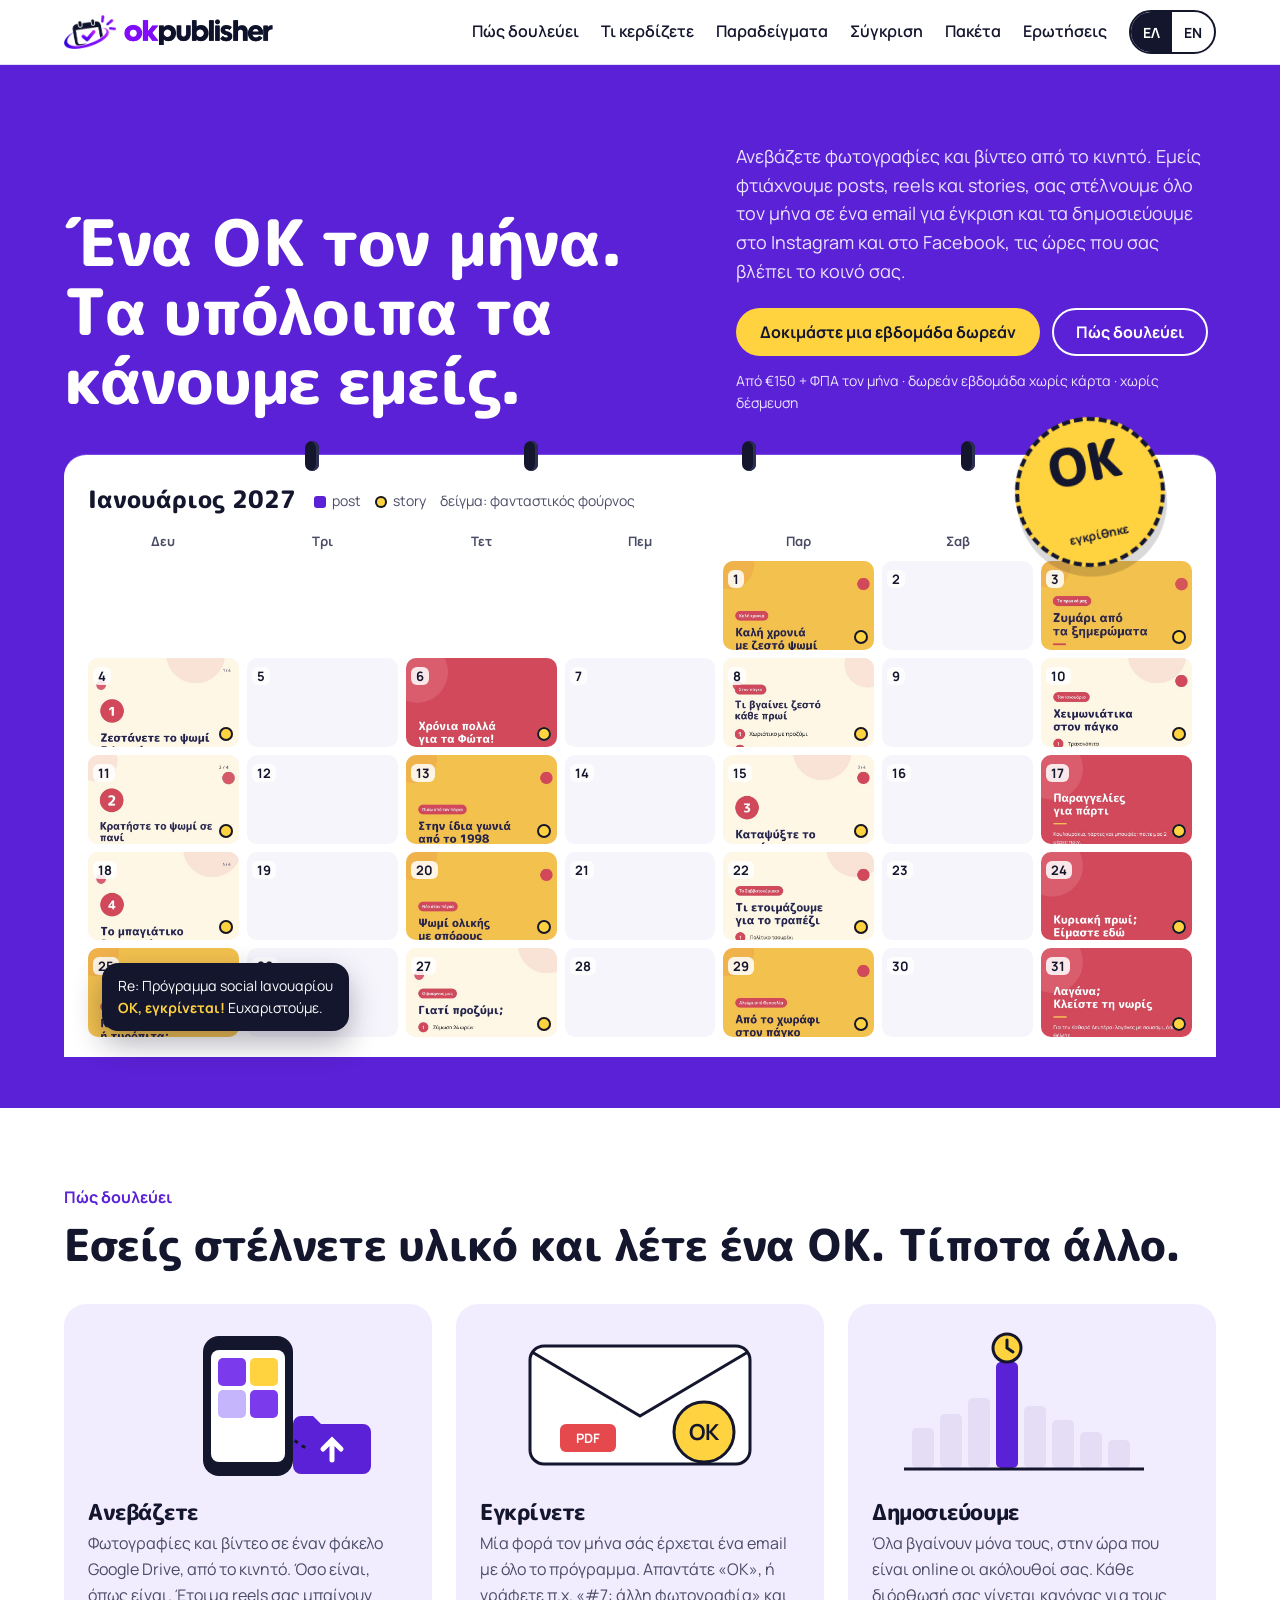
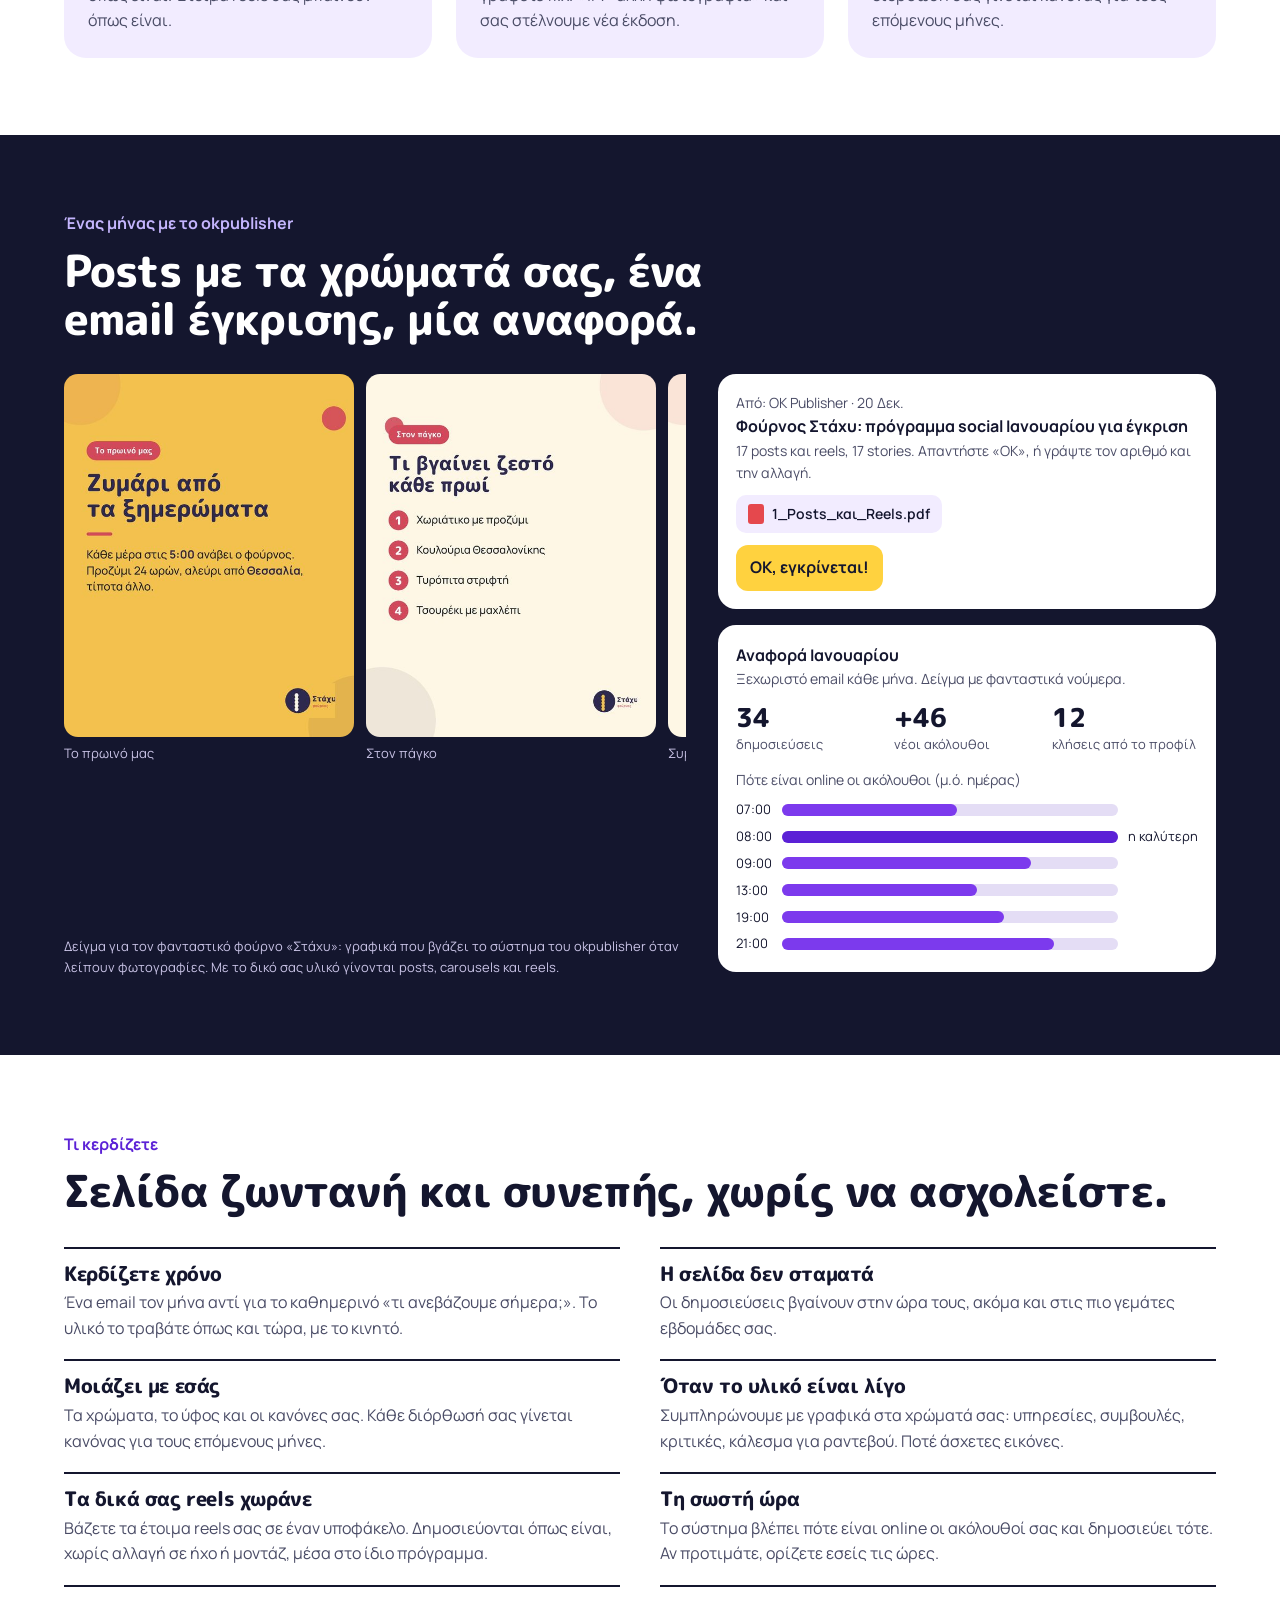
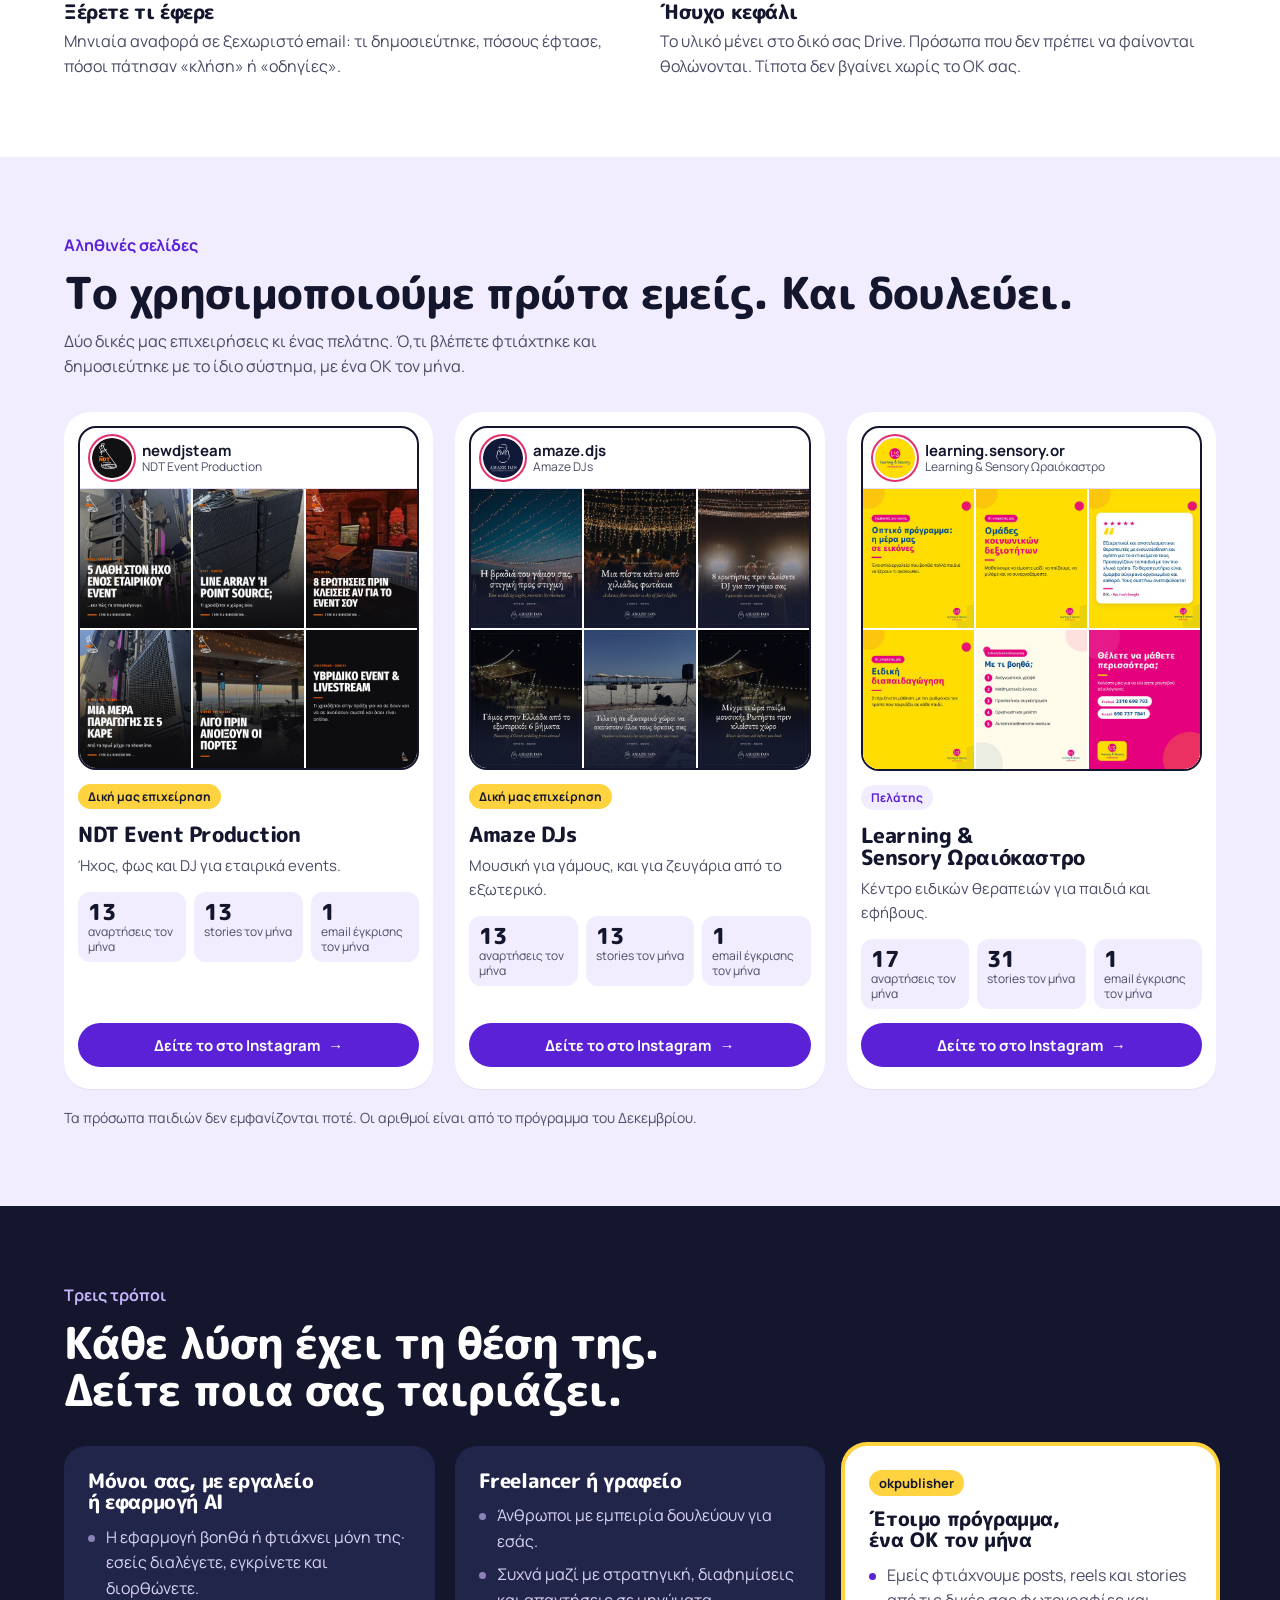
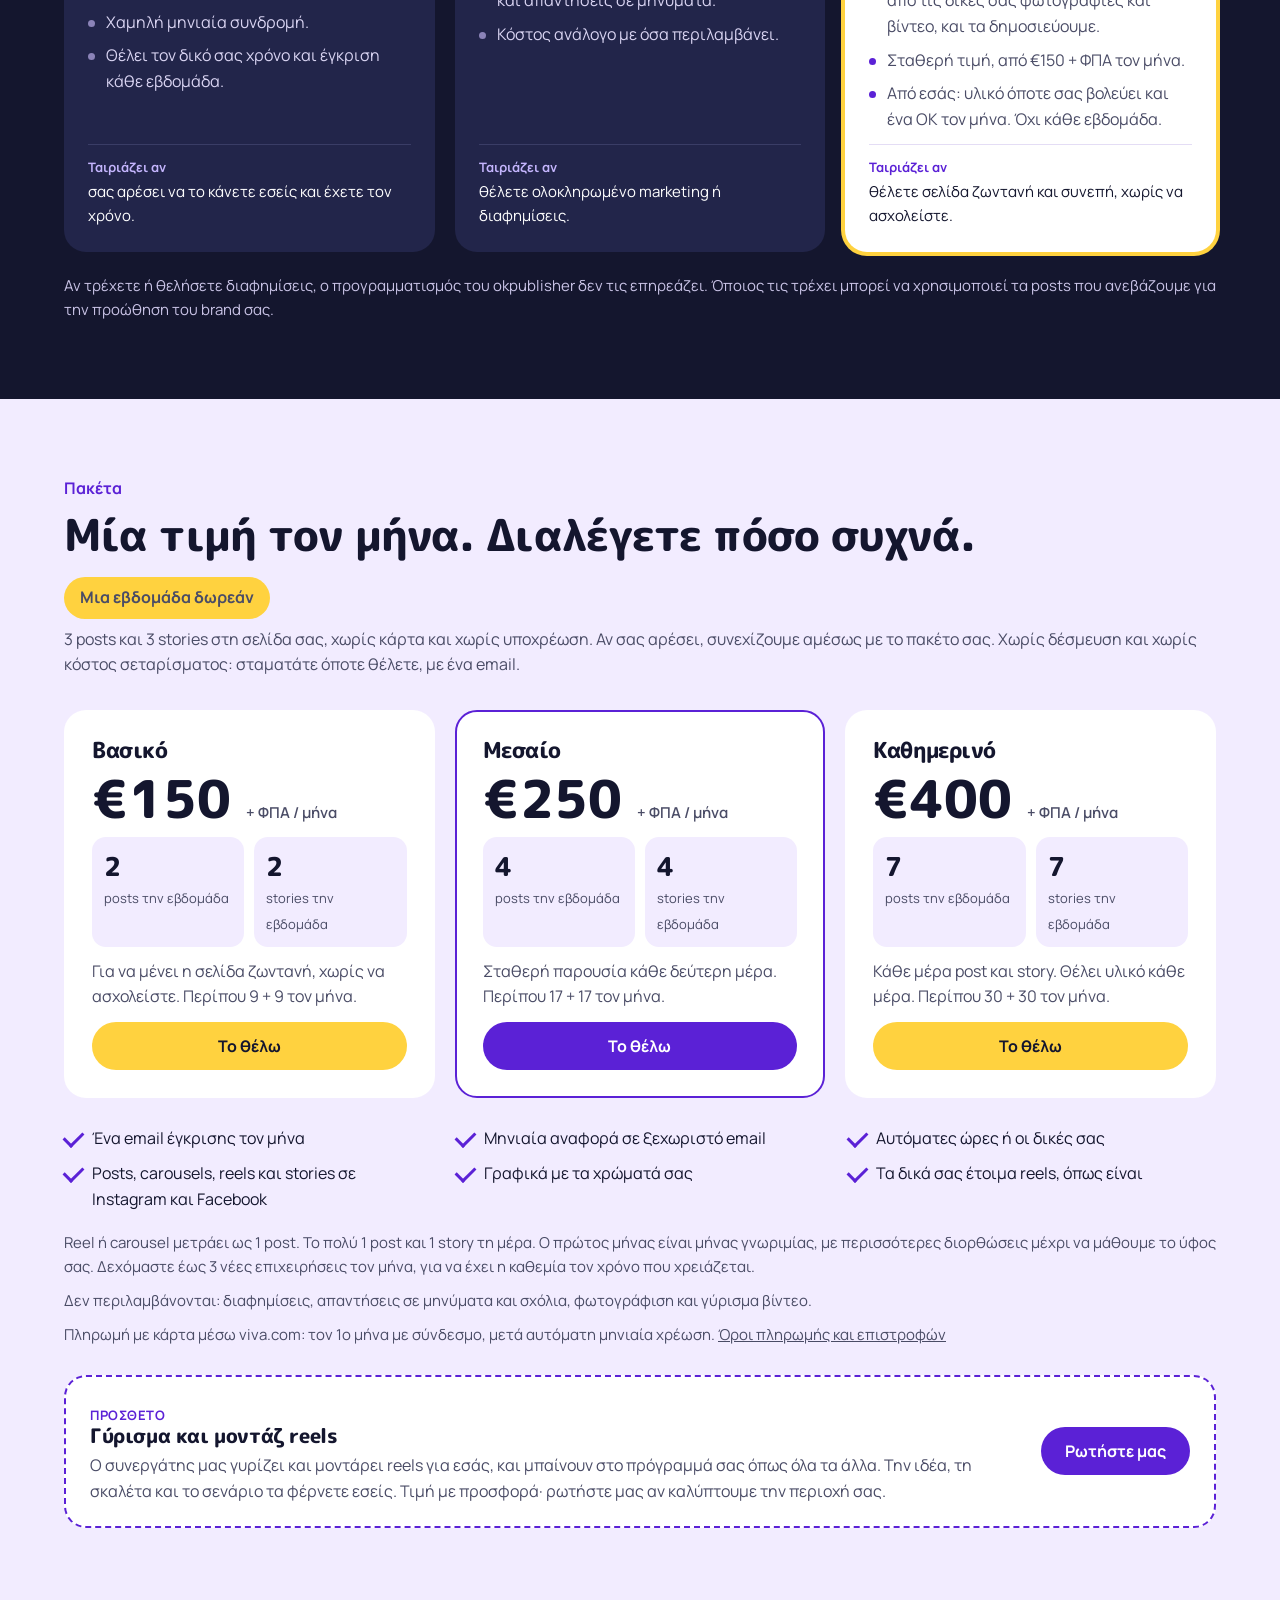
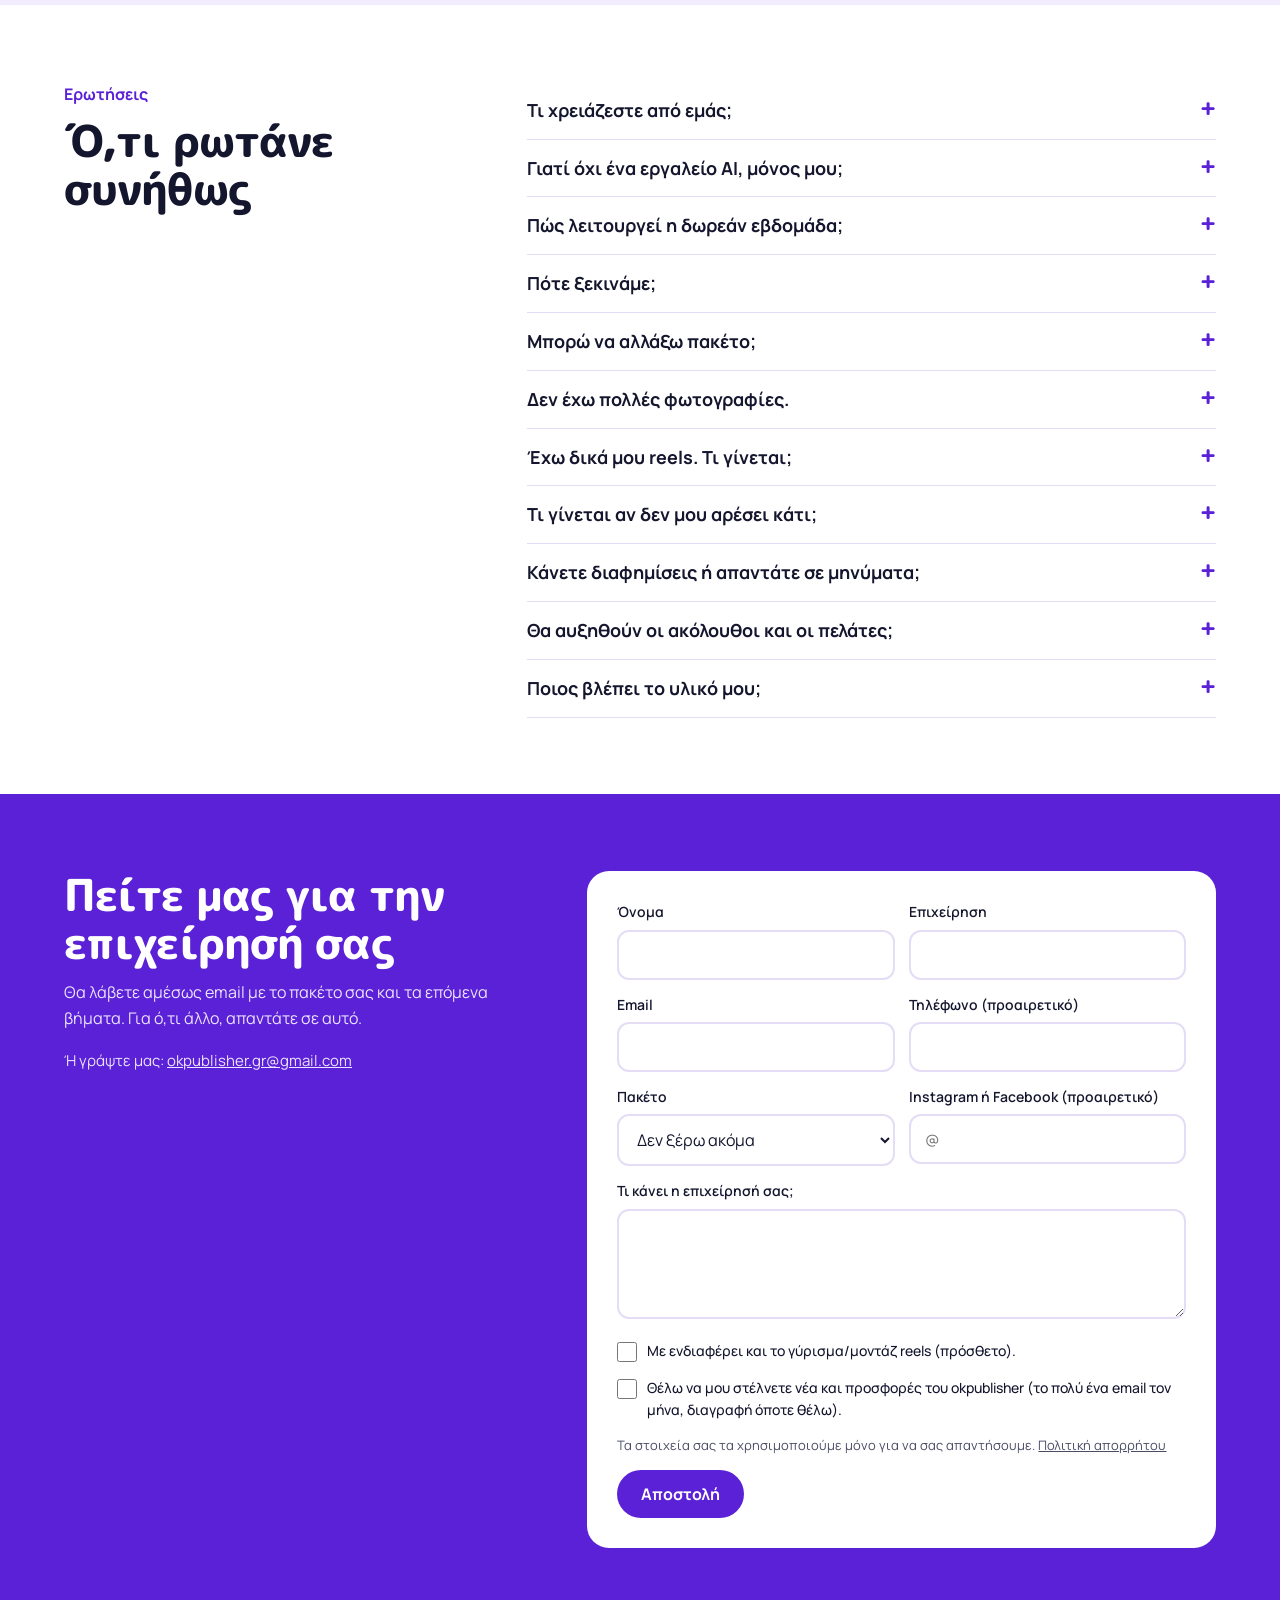
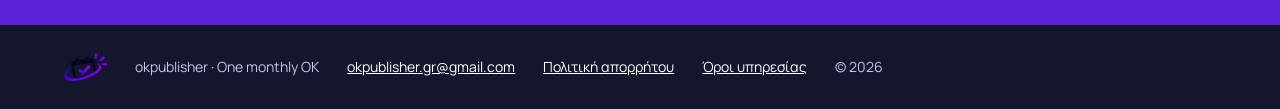
==== index.html @ 5d85f6f5 "Αληθινές σελίδες: NDT Event Production, λογότυπο σε σκούρο φόντο, «ίδιο σύστημα», 1 email έγκρισης, " ====
<!DOCTYPE html>
<html lang="el" data-l="el">
<head>
<meta charset="utf-8">
<meta name="viewport" content="width=device-width, initial-scale=1">
<title>okpublisher</title>
<meta name="description" content="Ένα ΟΚ τον μήνα. Φτιάχνουμε και δημοσιεύουμε posts, reels και stories στο Instagram και στο Facebook της επιχείρησής σας, με μία έγκριση τον μήνα. Από €150 + ΦΠΑ, με δωρεάν εβδομάδα. One monthly OK: we create and publish your Instagram and Facebook.">
<link rel="icon" href="img/favicon.png">
<link rel="stylesheet" href="fonts/fonts.css">
<style>
/* VOICE occasion: friendly, confident, plain words for small business owners
   IDEA the monthly wall planner that gets one big OK stamp
   PICTURE a January planner sheet with real sample posts on post days, an OK stamp and the reply email
   COLOUR brand violet #5B21D6 field, logo navy #14162E ink, white sheets, stamp yellow #FFD23F accent, lavender #F2ECFF panels
   TYPE M PLUS Rounded 1c 800 (like the rounded wordmark) + Manrope
   LAYOUT laptop: nav, title across the top of the violet band, planner wide beneath; phone: title, planner, buttons */
:root{color-scheme:light;--v:#5B21D6;--v2:#7C3AED;--ink:#14162E;--mut:#4A4C66;--lav:#F2ECFF;--y:#FFD23F;--bg:#fff;--line:#E4DDF5}
*{box-sizing:border-box;min-width:0}
html{scroll-padding-top:72px;scroll-behavior:smooth}
body{margin:0;background:var(--bg);color:var(--ink);font:16px/1.6 Manrope,system-ui,sans-serif;overflow-x:clip}
img{max-width:100%;display:block}
a{color:inherit}
h1,h2,h3{font-family:"M PLUS Rounded 1c",Manrope,sans-serif;font-weight:800;line-height:1.08;letter-spacing:-.02em;margin:0;text-wrap:balance}
h1{font-size:clamp(36px,6vw,64px)}
h2{font-size:clamp(28px,4vw,44px)}
h3{font-size:22px}
p{margin:0}
.band{padding:clamp(40px,6vw,88px) max(5vw,16px)}
.in{max-width:1240px;margin:0 auto}
[data-l=el] .en,[data-l=en] .el{display:none}
.btn{display:inline-flex;align-items:center;gap:8px;min-height:48px;padding:12px 22px;border-radius:999px;font:700 16px/1 Manrope,sans-serif;text-decoration:none;border:2px solid transparent;cursor:pointer}
.btn.y{background:var(--y);color:var(--ink)}
.btn.o{border-color:currentColor;color:#fff}
.btn.v{background:var(--v);color:#fff}
.btn:focus-visible,input:focus-visible,select:focus-visible,textarea:focus-visible,button:focus-visible,summary:focus-visible{outline:3px solid var(--y);outline-offset:2px}
/* nav */
nav{position:sticky;top:0;z-index:5;background:#fff;border-bottom:1px solid var(--line)}
nav .in{display:flex;align-items:center;gap:20px;padding:10px max(5vw,16px);max-width:none}
.logo{display:flex;align-items:center;gap:8px;text-decoration:none;margin-right:auto}
.logo img:first-child{height:34px}.logo img:last-child{height:26px}
nav .links{display:flex;gap:18px;font-weight:600}
nav .links a{text-decoration:none;padding:8px 2px}
nav .links a:hover{color:var(--v)}
.lang{display:flex;border:2px solid var(--ink);border-radius:999px;overflow:hidden}
.lang button{border:0;background:none;font:700 14px Manrope,sans-serif;padding:8px 12px;min-height:40px;cursor:pointer;color:var(--ink)}
.lang button[aria-pressed=true]{background:var(--ink);color:#fff}
@media(max-width:860px){nav .links{display:none}}
/* hero */
.hero{background:var(--v);color:#fff;padding-bottom:0}
.hero .top{display:grid;grid-template-columns:minmax(0,1.3fr) minmax(0,1fr);gap:24px 48px;align-items:end}
.hero .lead{font-size:18px;color:#ECE4FF;max-width:46ch}
.hero .cta{display:flex;flex-wrap:wrap;gap:12px;margin-top:22px}
@media(max-width:760px){.hero .top{grid-template-columns:1fr}}
.stage{position:relative;margin-top:40px;padding-bottom:clamp(28px,4vw,56px)}
.sheet{background:#fff;color:var(--ink);border-radius:22px 22px 0 0;padding:18px clamp(12px,2vw,24px) 20px;box-shadow:0 -1px 0 #ffffff30;position:relative}
.sheet .rings{position:absolute;top:-14px;left:0;right:0;display:flex;justify-content:space-around;padding:0 12%}
.sheet .rings i{width:14px;height:30px;border-radius:8px;background:var(--ink);box-shadow:inset -3px 0 0 #2c2f52}
.shd{display:flex;flex-wrap:wrap;align-items:baseline;gap:6px 18px;margin:8px 0 14px}
.shd b{font:800 24px "M PLUS Rounded 1c",sans-serif}
.key{display:flex;gap:14px;font-size:14px;color:var(--mut)}
.key span{display:inline-flex;align-items:center;gap:6px}
.key i{width:12px;height:12px;border-radius:3px;background:var(--v)}
.key i.s{border-radius:50%;background:var(--y);box-shadow:0 0 0 2px var(--ink) inset}
.cal{display:grid;grid-template-columns:repeat(7,minmax(0,1fr));gap:6px}
.cal .h{font-size:13px;font-weight:700;color:var(--mut);text-align:center;padding-bottom:2px}
.d{position:relative;aspect-ratio:1/1.08;border-radius:10px;background:#F7F5FC;padding:5px;overflow:hidden}
.d.e{background:none}
.d .n{position:relative;z-index:1;font-size:13px;font-weight:700;background:#ffffffd9;border-radius:6px;padding:0 5px}
.d img{position:absolute;inset:0;width:100%;height:100%;object-fit:cover;object-position:top}
@media(min-width:900px){.d{aspect-ratio:1.7/1}.cal{gap:8px}}
.d .st{position:absolute;right:6px;bottom:6px;width:14px;height:14px;border-radius:50%;background:var(--y);box-shadow:0 0 0 2px var(--ink) inset}
.stamp{position:absolute;z-index:3;right:clamp(8px,4vw,60px);top:-38px;width:clamp(96px,13vw,150px);aspect-ratio:1;border-radius:50%;background:var(--y);color:var(--ink);display:grid;place-items:center;text-align:center;font:800 clamp(30px,4.6vw,52px)/.9 "M PLUS Rounded 1c",sans-serif;transform:rotate(-12deg);box-shadow:0 10px 0 #00000026;border:4px dashed var(--ink);animation:drop .7s cubic-bezier(.2,1.6,.4,1) .4s both}
.stamp small{display:block;font:700 12px/1.2 Manrope,sans-serif;margin-top:4px}
@keyframes drop{from{transform:translateY(-60px) rotate(-30deg) scale(1.4);opacity:0}to{transform:rotate(-12deg);opacity:1}}
@media(prefers-reduced-motion:reduce){.stamp{animation:none}html{scroll-behavior:auto}}
.mail{position:absolute;z-index:2;left:clamp(8px,3vw,40px);bottom:clamp(36px,6vw,80px);max-width:min(330px,62%);background:var(--ink);color:#fff;border-radius:16px;padding:12px 16px;font-size:14px;box-shadow:0 12px 30px #14162e55}
.mail b{color:var(--y)}
@media(max-width:520px){.d .n{font-size:11px;padding:0 3px}.d .st{width:10px;height:10px}.mail{position:static;max-width:none;margin-top:12px}.key{display:none}}
/* sections */
.kick{color:var(--v);font-weight:700;margin-bottom:10px}
.steps{display:grid;grid-template-columns:repeat(3,minmax(0,1fr));gap:24px;margin-top:36px}
.step{background:var(--lav);border-radius:22px;padding:24px}
.step svg{width:100%;height:150px;margin-bottom:14px}
.step p{color:var(--mut);margin-top:8px}
@media(max-width:820px){.steps{grid-template-columns:1fr}}
.month{background:var(--ink);color:#fff}
.month .grid{display:grid;grid-template-columns:minmax(0,1.25fr) minmax(0,1fr);gap:32px;margin-top:32px;align-items:start}
@media(max-width:900px){.month .grid{grid-template-columns:1fr}}
.feed{display:flex;gap:12px;overflow-x:auto;scroll-snap-type:x mandatory;padding-bottom:10px}
.feed figure{margin:0;flex:0 0 clamp(180px,24vw,290px);scroll-snap-align:start}
.feed img{border-radius:14px}
.feed figcaption{font-size:13px;color:#C9C3E6;margin-top:6px}
.note{font-size:13px;color:#C9C3E6;margin-top:10px}
.card{background:#fff;color:var(--ink);border-radius:18px;padding:18px}
.card+.card{margin-top:16px}
.card .ttl{font-weight:700}
.card .sub{font-size:14px;color:var(--mut)}
.att{display:inline-flex;gap:8px;align-items:center;margin-top:10px;padding:8px 12px;border-radius:10px;background:var(--lav);font-size:14px;font-weight:600}
.att i{width:16px;height:20px;border-radius:3px;background:#E5484D}
.reply{margin-top:12px;padding:10px 14px;border-radius:12px;background:var(--y);font-weight:700;width:fit-content}
.figs{display:grid;grid-template-columns:repeat(auto-fit,minmax(7.5em,1fr));gap:12px;margin:12px 0}
.figs b{display:block;font:800 26px/1.1 "M PLUS Rounded 1c",sans-serif;white-space:nowrap}
.figs span{font-size:13px;color:var(--mut)}
.hrs{display:grid;grid-template-columns:auto minmax(0,1fr) auto;gap:6px 10px;align-items:center;font-size:13px}
.hrs div{height:12px;border-radius:6px;background:var(--line)}
.hrs div i{display:block;height:100%;border-radius:6px;background:var(--v2)}
.hrs .top i{background:var(--v)}
.ben{display:grid;grid-template-columns:repeat(2,minmax(0,1fr));gap:18px 40px;margin-top:32px}
.ben div{border-top:2px solid var(--ink);padding-top:14px}
.ben h3{font-size:20px}
.ben p{color:var(--mut);margin-top:6px}
@media(max-width:760px){.ben{grid-template-columns:1fr}}
.hero .assure{margin-top:14px;font-size:14px;color:#ECE4FF}
.cmp{background:var(--ink);color:#fff}
.cmp .lede{color:#C9C3E6;margin-top:12px;max-width:62ch}
.cg{display:grid;grid-template-columns:repeat(3,minmax(0,1fr));gap:20px;margin-top:32px;align-items:stretch}
.c{border-radius:22px;padding:24px;background:#22254A;display:flex;flex-direction:column;gap:12px}
.c h3{font-size:20px}
.c ul{margin:0;padding:0;list-style:none;display:grid;gap:8px;color:#D9D4F2}
.c li{padding-left:18px;position:relative}
.c li::before{content:"";position:absolute;left:0;top:.62em;width:7px;height:7px;border-radius:50%;background:#8B83B8}
.c .fit{margin-top:auto;padding-top:12px;border-top:1px solid #3A3D66;font-size:15px}
.c .fit b{display:block;font-size:13px;color:#C4B5FD;margin-bottom:2px}
.c.ok{background:#fff;color:var(--ink);box-shadow:0 0 0 4px var(--y)}
.c.ok ul{color:var(--mut)}
.c.ok li::before{background:var(--v)}
.c.ok .fit{border-top-color:var(--line)}
.c.ok .fit b{color:var(--v)}
.c .tag{align-self:flex-start;background:var(--y);color:var(--ink);font:800 13px Manrope,sans-serif;padding:4px 10px;border-radius:999px}
.cmp .after{margin-top:22px;color:#C9C3E6;font-size:15px}
@media(max-width:900px){.cg{grid-template-columns:1fr}}
.plans{background:var(--lav)}
.free{display:flex;flex-wrap:wrap;gap:8px 14px;align-items:center;margin-top:18px}
.free b{background:var(--y);border-radius:999px;padding:8px 16px;font-size:16px}
.free span{color:var(--mut)}
.addon{margin-top:28px;background:#fff;border:2px dashed var(--v);border-radius:22px;padding:22px 24px;display:grid;grid-template-columns:minmax(0,1fr) auto;gap:12px 24px;align-items:center}
.addon h3{font-size:20px}
.addon p{color:var(--mut);margin-top:6px}
.addon .lbl{font-size:13px;font-weight:700;color:var(--v);text-transform:uppercase;letter-spacing:.04em}
@media(max-width:700px){.addon{grid-template-columns:1fr}}
.excl{margin-top:10px;color:var(--mut);font-size:15px}
.pl{display:grid;grid-template-columns:repeat(3,minmax(0,1fr));gap:20px;margin-top:32px}
.p{background:#fff;border-radius:22px;padding:26px;display:flex;flex-direction:column;gap:12px;border:2px solid transparent}
.p.mid{border-color:var(--v)}
.p .price{font:800 clamp(40px,5vw,52px)/1 "M PLUS Rounded 1c",sans-serif;white-space:nowrap}
.p .price small{font:600 15px Manrope,sans-serif;color:var(--mut)}
.p .rate{display:flex;gap:10px}
.p .rate div{flex:1;background:var(--lav);border-radius:14px;padding:10px 12px}
.p .rate b{display:block;font:800 26px "M PLUS Rounded 1c",sans-serif}
.p .rate span{font-size:13px;color:var(--mut)}
.p .who{color:var(--mut)}
.p .btn{margin-top:auto;justify-content:center}
@media(max-width:860px){.pl{grid-template-columns:1fr}}
.all{display:grid;grid-template-columns:repeat(3,minmax(0,1fr));gap:10px 24px;margin-top:28px;padding:0;list-style:none}
.all li{padding-left:28px;position:relative}
.all li::before{content:"";position:absolute;left:0;top:5px;width:16px;height:9px;border-left:3px solid var(--v);border-bottom:3px solid var(--v);transform:rotate(-45deg)}
@media(max-width:860px){.all{grid-template-columns:1fr}}
.fine{margin-top:18px;color:var(--mut);font-size:15px}
.faq{display:grid;grid-template-columns:minmax(0,1fr) minmax(0,1.6fr);gap:32px}
@media(max-width:860px){.faq{grid-template-columns:1fr}}
details{border-bottom:1px solid var(--line);padding:14px 0}
summary{cursor:pointer;font-weight:700;font-size:18px;list-style:none;display:flex;justify-content:space-between;gap:12px}
summary::after{content:"+";font:800 22px/1 "M PLUS Rounded 1c",sans-serif;color:var(--v)}
details[open] summary::after{content:"–"}
details p{color:var(--mut);margin-top:8px}
.contact{background:var(--v);color:#fff}
.contact .grid{display:grid;grid-template-columns:minmax(0,1fr) minmax(0,1.3fr);gap:40px;align-items:start}
@media(max-width:860px){.contact .grid{grid-template-columns:1fr}}
form{background:#fff;color:var(--ink);border-radius:22px;padding:clamp(18px,3vw,30px);display:grid;grid-template-columns:repeat(2,minmax(0,1fr));gap:14px}
form .w{grid-column:1/-1}
@media(max-width:560px){form{grid-template-columns:1fr}}
label{display:block;font-weight:600;font-size:14px;margin-bottom:6px}
label.chk{display:flex;gap:10px;align-items:flex-start;font-weight:500;font-size:14px;margin:0;cursor:pointer}
label.chk input{width:20px;min-height:0;height:20px;margin:2px 0 0;flex:none;accent-color:var(--v)}
form .note{margin:0;font-size:13px;color:var(--mut)}
input,select,textarea{width:100%;font:16px Manrope,sans-serif;padding:12px 14px;border:2px solid var(--line);border-radius:12px;background:#fff;color:var(--ink);min-height:48px}
textarea{min-height:110px;resize:vertical}
.hp{position:absolute;left:-9999px}
#msg{font-weight:600}
.contact .mailto{margin-top:18px;font-size:15px;color:#ECE4FF}
/* αληθινές σελίδες (case studies): «κινητό» με πλέγμα από αληθινές αναρτήσεις, χωρίς embed της Meta (χωρίς cookies) */
.cases{background:var(--lav)}
.cases .lede{color:var(--mut);margin-top:12px;max-width:62ch}
.cs{display:grid;grid-template-columns:repeat(3,minmax(0,1fr));gap:22px;margin-top:32px;align-items:stretch}
.case{background:#fff;border-radius:26px;padding:14px 14px 22px;display:flex;flex-direction:column;gap:14px;box-shadow:0 1px 0 var(--line)}
.phone{border-radius:18px;border:2px solid var(--ink);overflow:hidden;background:#fff}
.igh{display:flex;align-items:center;gap:10px;padding:10px 12px;border-bottom:1px solid var(--line)}
.igh img{width:40px;height:40px;border-radius:50%;flex:none;box-shadow:0 0 0 2px #fff,0 0 0 4px #E1306C}
.igh b{display:block;font-size:15px;line-height:1.2}
.igh small{display:block;font-size:12px;color:var(--mut);line-height:1.2}
.igg{display:grid;grid-template-columns:repeat(3,minmax(0,1fr));gap:2px;background:#fff}
.igg img{width:100%;height:auto;aspect-ratio:4/5;object-fit:cover}
.case .who{align-self:flex-start;font:800 12px Manrope,sans-serif;padding:4px 10px;border-radius:999px;background:var(--lav);color:var(--v)}
.case .who.own{background:var(--y);color:var(--ink)}
.case h3{font-size:21px}
.case .what{color:var(--mut);font-size:15px;margin-top:-6px}
.cf{display:grid;grid-template-columns:repeat(3,minmax(0,1fr));gap:8px}
.cf div{background:var(--lav);border-radius:12px;padding:8px 10px}
.cf b{display:block;font:800 22px/1.1 "M PLUS Rounded 1c",sans-serif}
.cf span{font-size:12px;color:var(--mut);line-height:1.25;display:block}
.case .btn{margin-top:auto;justify-content:center;min-height:44px;font-size:15px}
.cases .after{margin-top:18px;color:var(--mut);font-size:14px}
@media(max-width:900px){.cs{display:flex;overflow-x:auto;scroll-snap-type:x mandatory;gap:14px;padding-bottom:10px;margin-right:calc(-1*max(5vw,16px))}
  .case{flex:0 0 min(84%,360px);scroll-snap-align:start}}
footer{background:var(--ink);color:#C9C3E6;font-size:14px}
footer .in{display:flex;flex-wrap:wrap;gap:12px 28px;align-items:center}
footer a{color:#fff}
</style>
</head>
<body>
<nav><div class="in">
  <a class="logo" href="#top" aria-label="okpublisher"><img src="img/mark.png" alt=""><img src="img/word.png" alt="okpublisher"></a>
  <div class="links">
    <a href="#how"><span class="el">Πώς δουλεύει</span><span class="en">How it works</span></a>
    <a href="#gain"><span class="el">Τι κερδίζετε</span><span class="en">What you gain</span></a>
    <a href="#cases"><span class="el">Παραδείγματα</span><span class="en">Examples</span></a>
    <a href="#compare"><span class="el">Σύγκριση</span><span class="en">Compare</span></a>
    <a href="#plans"><span class="el">Πακέτα</span><span class="en">Plans</span></a>
    <a href="#faq"><span class="el">Ερωτήσεις</span><span class="en">FAQ</span></a>
  </div>
  <div class="lang" role="group" aria-label="Γλώσσα / Language"><button id="l-el" aria-pressed="true">ΕΛ</button><button id="l-en" aria-pressed="false">EN</button></div>
</div></nav>

<header class="band hero" id="top"><div class="in">
  <div class="top">
    <h1><span class="el">Ένα ΟΚ τον μήνα. Τα υπόλοιπα τα κάνουμε εμείς.</span><span class="en">One monthly OK. We do the rest.</span></h1>
    <div>
      <p class="lead"><span class="el">Ανεβάζετε φωτογραφίες και βίντεο από το κινητό. Εμείς φτιάχνουμε posts, reels και stories, σας στέλνουμε όλο τον μήνα σε ένα email για έγκριση και τα δημοσιεύουμε στο Instagram και στο Facebook, τις ώρες που σας βλέπει το κοινό σας.</span><span class="en">You upload photos and videos from your phone. We create posts, reels and stories, send you the whole month in one email for approval, and publish on Instagram and Facebook at the hours your audience is online.</span></p>
      <div class="cta"><a class="btn y" href="#contact"><span class="el">Δοκιμάστε μια εβδομάδα δωρεάν</span><span class="en">Try a week free</span></a><a class="btn o" href="#how"><span class="el">Πώς δουλεύει</span><span class="en">How it works</span></a></div>
      <p class="assure"><span class="el">Από €150 + ΦΠΑ τον μήνα · δωρεάν εβδομάδα χωρίς κάρτα · χωρίς δέσμευση</span><span class="en">From €150 + VAT a month · free week, no card · no commitment</span></p>
    </div>
  </div>
  <div class="stage">
    <div class="stamp" aria-hidden="true">OK<small><span class="el">εγκρίθηκε</span><span class="en">approved</span></small></div>
    <div class="sheet" role="img" aria-label="Δείγμα: πρόγραμμα Ιανουαρίου με posts και stories / Sample January schedule">
      <div class="rings"><i></i><i></i><i></i><i></i></div>
      <div class="shd"><b><span class="el">Ιανουάριος 2027</span><span class="en">January 2027</span></b>
        <div class="key"><span><i></i>post</span><span><i class="s"></i>story</span><span><span class="el">δείγμα: φανταστικός φούρνος</span><span class="en">sample: fictional bakery</span></span></div></div>
      <div class="cal" id="cal"></div>
    </div>
    <div class="mail"><span class="el">Re: Πρόγραμμα social Ιανουαρίου<br><b>ΟΚ, εγκρίνεται!</b> Ευχαριστούμε.</span><span class="en">Re: January social schedule<br><b>OK, approved!</b> Thanks.</span></div>
  </div>
</div></header>

<section class="band" id="how"><div class="in">
  <p class="kick"><span class="el">Πώς δουλεύει</span><span class="en">How it works</span></p>
  <h2><span class="el">Εσείς στέλνετε υλικό και λέτε ένα ΟΚ. Τίποτα άλλο.</span><span class="en">You send material and say OK. Nothing else.</span></h2>
  <div class="steps">
    <div class="step">
      <svg viewBox="0 0 300 150" aria-hidden="true"><rect x="105" y="8" width="90" height="140" rx="16" fill="#14162E"/><rect x="113" y="22" width="74" height="112" rx="8" fill="#fff"/><g fill="#7C3AED"><rect x="120" y="30" width="28" height="28" rx="5"/><rect x="152" y="30" width="28" height="28" rx="5" fill="#FFD23F"/><rect x="120" y="62" width="28" height="28" rx="5" fill="#C4B5FD"/><rect x="152" y="62" width="28" height="28" rx="5"/></g><path d="M215 96 h50 a8 8 0 0 1 8 8 v34 a8 8 0 0 1-8 8 h-62 a8 8 0 0 1-8-8 v-42 a8 8 0 0 1 8-8 h12 l8 8 z" fill="#5B21D6"/><path d="M234 132 v-20 m-9 9 l9-9 9 9" stroke="#fff" stroke-width="5" fill="none" stroke-linecap="round"/><path d="M188 110 C200 110 200 120 212 120" stroke="#14162E" stroke-width="3" fill="none" stroke-dasharray="4 5"/></svg>
      <h3><span class="el">Ανεβάζετε</span><span class="en">Upload</span></h3>
      <p><span class="el">Φωτογραφίες και βίντεο σε έναν φάκελο Google Drive, από το κινητό. Όσο είναι, όπως είναι. Έτοιμα reels σας μπαίνουν όπως είναι.</span><span class="en">Photos and videos into a Google Drive folder, straight from your phone. As they are. Finished reels of yours go out untouched.</span></p>
    </div>
    <div class="step">
      <svg viewBox="0 0 300 150" aria-hidden="true"><rect x="40" y="18" width="220" height="118" rx="14" fill="#fff" stroke="#14162E" stroke-width="3"/><path d="M42 24 L150 88 L258 24" stroke="#14162E" stroke-width="3" fill="none"/><rect x="70" y="96" width="56" height="28" rx="6" fill="#E5484D"/><text x="98" y="115" font-family="Manrope, sans-serif" font-weight="700" font-size="13" fill="#fff" text-anchor="middle">PDF</text><circle cx="214" cy="104" r="30" fill="#FFD23F" stroke="#14162E" stroke-width="3"/><text x="214" y="112" font-family="M PLUS Rounded 1c, sans-serif" font-weight="800" font-size="22" fill="#14162E" text-anchor="middle">OK</text></svg>
      <h3><span class="el">Εγκρίνετε</span><span class="en">Approve</span></h3>
      <p><span class="el">Μία φορά τον μήνα σάς έρχεται ένα email με όλο το πρόγραμμα. Απαντάτε «ΟΚ», ή γράφετε π.χ. «#7: άλλη φωτογραφία» και σας στέλνουμε νέα έκδοση.</span><span class="en">Once a month you get one email with the whole schedule. Reply "OK", or write e.g. "#7: different photo" and we send a new version.</span></p>
    </div>
    <div class="step">
      <svg viewBox="0 0 300 150" aria-hidden="true"><g fill="#E4DDF5"><rect x="30" y="100" width="22" height="40" rx="5"/><rect x="58" y="86" width="22" height="54" rx="5"/><rect x="86" y="70" width="22" height="70" rx="5"/><rect x="142" y="78" width="22" height="62" rx="5"/><rect x="170" y="92" width="22" height="48" rx="5"/><rect x="198" y="104" width="22" height="36" rx="5"/><rect x="226" y="112" width="22" height="28" rx="5"/></g><rect x="114" y="34" width="22" height="106" rx="5" fill="#5B21D6"/><circle cx="125" cy="20" r="14" fill="#FFD23F" stroke="#14162E" stroke-width="3"/><path d="M125 12 v8 l6 4" stroke="#14162E" stroke-width="3" fill="none" stroke-linecap="round"/><line x1="22" y1="141" x2="262" y2="141" stroke="#14162E" stroke-width="3"/></svg>
      <h3><span class="el">Δημοσιεύουμε</span><span class="en">We publish</span></h3>
      <p><span class="el">Όλα βγαίνουν μόνα τους, στην ώρα που είναι online οι ακόλουθοί σας. Κάθε διόρθωσή σας γίνεται κανόνας για τους επόμενους μήνες.</span><span class="en">Everything goes out on its own, when your followers are online. Every correction you make becomes a rule for the months ahead.</span></p>
    </div>
  </div>
</div></section>

<section class="band month" id="month"><div class="in">
  <p class="kick" style="color:#C4B5FD"><span class="el">Ένας μήνας με το okpublisher</span><span class="en">A month with okpublisher</span></p>
  <h2><span class="el">Posts με τα χρώματά σας, ένα email έγκρισης, μία αναφορά.</span><span class="en">Posts in your colours, one approval email, one report.</span></h2>
  <div class="grid">
    <div>
      <div class="feed" id="feed" tabindex="0" aria-label="Δείγματα posts / Sample posts"></div>
      <p class="note"><span class="el">Δείγμα για τον φανταστικό φούρνο «Στάχυ»: γραφικά που βγάζει το σύστημα του okpublisher όταν λείπουν φωτογραφίες. Με το δικό σας υλικό γίνονται posts, carousels και reels.</span><span class="en">Sample for "Stachy", a fictional bakery: graphics our system makes when photos are thin. With your own material they become posts, carousels and reels.</span></p>
    </div>
    <div>
      <div class="card">
        <p class="sub"><span class="el">Από: OK Publisher · 20 Δεκ.</span><span class="en">From: OK Publisher · 20 Dec</span></p>
        <p class="ttl"><span class="el">Φούρνος Στάχυ: πρόγραμμα social Ιανουαρίου για έγκριση</span><span class="en">Stachy bakery: January social schedule for approval</span></p>
        <p class="sub"><span class="el">17 posts και reels, 17 stories. Απαντήστε «ΟΚ», ή γράψτε τον αριθμό και την αλλαγή.</span><span class="en">17 posts and reels, 17 stories. Reply "OK", or write the number and the change.</span></p>
        <span class="att"><i></i>1_Posts_και_Reels.pdf</span>
        <p class="reply"><span class="el">ΟΚ, εγκρίνεται!</span><span class="en">OK, approved!</span></p>
      </div>
      <div class="card">
        <p class="ttl"><span class="el">Αναφορά Ιανουαρίου</span><span class="en">January report</span></p>
        <p class="sub"><span class="el">Ξεχωριστό email κάθε μήνα. Δείγμα με φανταστικά νούμερα.</span><span class="en">A separate email every month. Sample with made-up figures.</span></p>
        <div class="figs">
          <div><b>34</b><span><span class="el">δημοσιεύσεις</span><span class="en">published</span></span></div>
          <div><b>+46</b><span><span class="el">νέοι ακόλουθοι</span><span class="en">new followers</span></span></div>
          <div><b>12</b><span><span class="el">κλήσεις από το προφίλ</span><span class="en">calls from profile</span></span></div>
        </div>
        <p class="sub" style="margin-bottom:8px"><span class="el">Πότε είναι online οι ακόλουθοι (μ.ό. ημέρας)</span><span class="en">When followers are online (daily average)</span></p>
        <div class="hrs" id="hrs"></div>
      </div>
    </div>
  </div>
</div></section>

<section class="band" id="gain"><div class="in">
  <p class="kick"><span class="el">Τι κερδίζετε</span><span class="en">What you gain</span></p>
  <h2><span class="el">Σελίδα ζωντανή και συνεπής, χωρίς να ασχολείστε.</span><span class="en">A page that stays alive and consistent, without your time.</span></h2>
  <div class="ben">
    <div><h3><span class="el">Κερδίζετε χρόνο</span><span class="en">You get your time back</span></h3><p><span class="el">Ένα email τον μήνα αντί για το καθημερινό «τι ανεβάζουμε σήμερα;». Το υλικό το τραβάτε όπως και τώρα, με το κινητό.</span><span class="en">One email a month instead of the daily “what do we post today?”. You keep shooting as you do now, on your phone.</span></p></div>
    <div><h3><span class="el">Η σελίδα δεν σταματά</span><span class="en">Your page never goes quiet</span></h3><p><span class="el">Οι δημοσιεύσεις βγαίνουν στην ώρα τους, ακόμα και στις πιο γεμάτες εβδομάδες σας.</span><span class="en">Posts go out on schedule, even in your busiest weeks.</span></p></div>
    <div><h3><span class="el">Μοιάζει με εσάς</span><span class="en">It looks like you</span></h3><p><span class="el">Τα χρώματα, το ύφος και οι κανόνες σας. Κάθε διόρθωσή σας γίνεται κανόνας για τους επόμενους μήνες.</span><span class="en">Your colours, your tone, your rules. Every correction you make becomes a rule for the months ahead.</span></p></div>
    <div><h3><span class="el">Όταν το υλικό είναι λίγο</span><span class="en">When material is thin</span></h3><p><span class="el">Συμπληρώνουμε με γραφικά στα χρώματά σας: υπηρεσίες, συμβουλές, κριτικές, κάλεσμα για ραντεβού. Ποτέ άσχετες εικόνες.</span><span class="en">We fill in with graphics in your colours: services, tips, reviews, a call to book. Never unrelated images.</span></p></div>
    <div><h3><span class="el">Τα δικά σας reels χωράνε</span><span class="en">Your own reels fit right in</span></h3><p><span class="el">Βάζετε τα έτοιμα reels σας σε έναν υποφάκελο. Δημοσιεύονται όπως είναι, χωρίς αλλαγή σε ήχο ή μοντάζ, μέσα στο ίδιο πρόγραμμα.</span><span class="en">Put your finished reels in a subfolder. They go out as they are, sound and edit untouched, inside the same schedule.</span></p></div>
    <div><h3><span class="el">Τη σωστή ώρα</span><span class="en">At the right time</span></h3><p><span class="el">Το σύστημα βλέπει πότε είναι online οι ακόλουθοί σας και δημοσιεύει τότε. Αν προτιμάτε, ορίζετε εσείς τις ώρες.</span><span class="en">The system sees when your followers are online and posts then. If you prefer, you set the hours.</span></p></div>
    <div><h3><span class="el">Ξέρετε τι έφερε</span><span class="en">You see what it brought</span></h3><p><span class="el">Μηνιαία αναφορά σε ξεχωριστό email: τι δημοσιεύτηκε, πόσους έφτασε, πόσοι πάτησαν «κλήση» ή «οδηγίες».</span><span class="en">A monthly report in a separate email: what went out, who it reached, how many tapped “call” or “directions”.</span></p></div>
    <div><h3><span class="el">Ήσυχο κεφάλι</span><span class="en">Peace of mind</span></h3><p><span class="el">Το υλικό μένει στο δικό σας Drive. Πρόσωπα που δεν πρέπει να φαίνονται θολώνονται. Τίποτα δεν βγαίνει χωρίς το ΟΚ σας.</span><span class="en">Your material stays in your own Drive. Faces that should not be shown are blurred. Nothing goes out without your OK.</span></p></div>
  </div>
</div></section>

<section class="band cases" id="cases"><div class="in">
  <p class="kick"><span class="el">Αληθινές σελίδες</span><span class="en">Real pages</span></p>
  <h2><span class="el">Το χρησιμοποιούμε πρώτα εμείς. Και δουλεύει.</span><span class="en">We use it ourselves first. And it works.</span></h2>
  <p class="lede"><span class="el">Δύο δικές μας επιχειρήσεις κι ένας πελάτης. Ό,τι βλέπετε φτιάχτηκε και δημοσιεύτηκε με το ίδιο σύστημα, με ένα ΟΚ τον μήνα.</span><span class="en">Two of our own businesses and one client. Everything you see was made and published with the same system, with one OK a month.</span></p>
  <div class="cs">
    <article class="case">
      <div class="phone" role="img" aria-label="Αναρτήσεις της NDT Event Production στο Instagram"><div class="igh"><img src="img/cases/ndt-av.png" alt=""><div><b>newdjsteam</b><small>NDT Event Production</small></div></div>
        <div class="igg"><img src="img/cases/ndt-1.jpg" alt="" loading="lazy" width="320" height="400"><img src="img/cases/ndt-2.jpg" alt="" loading="lazy" width="320" height="400"><img src="img/cases/ndt-3.jpg" alt="" loading="lazy" width="320" height="400"><img src="img/cases/ndt-4.jpg" alt="" loading="lazy" width="320" height="400"><img src="img/cases/ndt-5.jpg" alt="" loading="lazy" width="320" height="400"><img src="img/cases/ndt-6.jpg" alt="" loading="lazy" width="320" height="400"></div></div>
      <span class="who own"><span class="el">Δική μας επιχείρηση</span><span class="en">Our own business</span></span>
      <h3>NDT Event Production</h3>
      <p class="what"><span class="el">Ήχος, φως και DJ για εταιρικά events.</span><span class="en">Sound, light and DJs for corporate events.</span></p>
      <div class="cf"><div><b>13</b><span><span class="el">αναρτήσεις τον μήνα</span><span class="en">posts a month</span></span></div><div><b>13</b><span><span class="el">stories τον μήνα</span><span class="en">stories a month</span></span></div><div><b>1</b><span><span class="el">email έγκρισης τον μήνα</span><span class="en">approval email a month</span></span></div></div>
      <a class="btn v" href="https://www.instagram.com/newdjsteam/" target="_blank" rel="noopener"><span class="el">Δείτε το στο Instagram</span><span class="en">See it on Instagram</span> →</a>
    </article>
    <article class="case">
      <div class="phone" role="img" aria-label="Αναρτήσεις των Amaze DJs στο Instagram"><div class="igh"><img src="img/cases/amaze-av.png" alt=""><div><b>amaze.djs</b><small>Amaze DJs</small></div></div>
        <div class="igg"><img src="img/cases/amaze-1.jpg" alt="" loading="lazy" width="320" height="400"><img src="img/cases/amaze-2.jpg" alt="" loading="lazy" width="320" height="400"><img src="img/cases/amaze-3.jpg" alt="" loading="lazy" width="320" height="400"><img src="img/cases/amaze-4.jpg" alt="" loading="lazy" width="320" height="400"><img src="img/cases/amaze-5.jpg" alt="" loading="lazy" width="320" height="400"><img src="img/cases/amaze-6.jpg" alt="" loading="lazy" width="320" height="400"></div></div>
      <span class="who own"><span class="el">Δική μας επιχείρηση</span><span class="en">Our own business</span></span>
      <h3>Amaze DJs</h3>
      <p class="what"><span class="el">Μουσική για γάμους, και για ζευγάρια από το εξωτερικό.</span><span class="en">Wedding music, also for couples from abroad.</span></p>
      <div class="cf"><div><b>13</b><span><span class="el">αναρτήσεις τον μήνα</span><span class="en">posts a month</span></span></div><div><b>13</b><span><span class="el">stories τον μήνα</span><span class="en">stories a month</span></span></div><div><b>1</b><span><span class="el">email έγκρισης τον μήνα</span><span class="en">approval email a month</span></span></div></div>
      <a class="btn v" href="https://www.instagram.com/amaze.djs/" target="_blank" rel="noopener"><span class="el">Δείτε το στο Instagram</span><span class="en">See it on Instagram</span> →</a>
    </article>
    <article class="case">
      <div class="phone" role="img" aria-label="Αναρτήσεις του Learning &amp; Sensory Ωραιόκαστρο στο Instagram"><div class="igh"><img src="img/cases/ls-av.png" alt=""><div><b>learning.sensory.or</b><small>Learning &amp; Sensory Ωραιόκαστρο</small></div></div>
        <div class="igg"><img src="img/cases/ls-1.jpg" alt="" loading="lazy" width="320" height="400"><img src="img/cases/ls-2.jpg" alt="" loading="lazy" width="320" height="400"><img src="img/cases/ls-3.jpg" alt="" loading="lazy" width="320" height="400"><img src="img/cases/ls-4.jpg" alt="" loading="lazy" width="320" height="400"><img src="img/cases/ls-5.jpg" alt="" loading="lazy" width="320" height="400"><img src="img/cases/ls-6.jpg" alt="" loading="lazy" width="320" height="400"></div></div>
      <span class="who"><span class="el">Πελάτης</span><span class="en">Client</span></span>
      <h3>Learning &amp; Sensory Ωραιόκαστρο</h3>
      <p class="what"><span class="el">Κέντρο ειδικών θεραπειών για παιδιά και εφήβους.</span><span class="en">Special therapies centre for children and teenagers.</span></p>
      <div class="cf"><div><b>17</b><span><span class="el">αναρτήσεις τον μήνα</span><span class="en">posts a month</span></span></div><div><b>31</b><span><span class="el">stories τον μήνα</span><span class="en">stories a month</span></span></div><div><b>1</b><span><span class="el">email έγκρισης τον μήνα</span><span class="en">approval email a month</span></span></div></div>
      <a class="btn v" href="https://www.instagram.com/learning.sensory.or/" target="_blank" rel="noopener"><span class="el">Δείτε το στο Instagram</span><span class="en">See it on Instagram</span> →</a>
    </article>
  </div>
  <p class="after"><span class="el">Τα πρόσωπα παιδιών δεν εμφανίζονται ποτέ. Οι αριθμοί είναι από το πρόγραμμα του Δεκεμβρίου.</span><span class="en">Children's faces are never shown. Figures are from the December schedule.</span></p>
</div></section>

<section class="band cmp" id="compare"><div class="in">
  <p class="kick" style="color:#C4B5FD"><span class="el">Τρεις τρόποι</span><span class="en">Three ways</span></p>
  <h2><span class="el">Κάθε λύση έχει τη θέση της. Δείτε ποια σας ταιριάζει.</span><span class="en">Each option has its place. See which one fits you.</span></h2>
  <div class="cg">
    <div class="c"><h3><span class="el">Μόνοι σας, με εργαλείο ή εφαρμογή AI</span><span class="en">On your own, with a tool or an AI app</span></h3><ul><li><span class="el">Η εφαρμογή βοηθά ή φτιάχνει μόνη της· εσείς διαλέγετε, εγκρίνετε και διορθώνετε.</span><span class="en">The app helps, or creates on its own; you choose, approve and correct.</span></li><li><span class="el">Χαμηλή μηνιαία συνδρομή.</span><span class="en">A low monthly subscription.</span></li><li><span class="el">Θέλει τον δικό σας χρόνο και έγκριση κάθε εβδομάδα.</span><span class="en">It takes your own time, and your approval, every week.</span></li></ul><p class="fit"><b><span class="el">Ταιριάζει αν</span><span class="en">A good fit if</span></b><span class="el">σας αρέσει να το κάνετε εσείς και έχετε τον χρόνο.</span><span class="en">you enjoy doing it yourself and have the time.</span></p></div>
    <div class="c"><h3><span class="el">Freelancer ή γραφείο</span><span class="en">Freelancer or agency</span></h3><ul><li><span class="el">Άνθρωποι με εμπειρία δουλεύουν για εσάς.</span><span class="en">Experienced people work for you.</span></li><li><span class="el">Συχνά μαζί με στρατηγική, διαφημίσεις και απαντήσεις σε μηνύματα.</span><span class="en">Often with strategy, ads and replies to messages included.</span></li><li><span class="el">Κόστος ανάλογο με όσα περιλαμβάνει.</span><span class="en">Priced in line with everything included.</span></li></ul><p class="fit"><b><span class="el">Ταιριάζει αν</span><span class="en">A good fit if</span></b><span class="el">θέλετε ολοκληρωμένο marketing ή διαφημίσεις.</span><span class="en">you want full marketing or ad campaigns.</span></p></div>
    <div class="c ok"><span class="tag">okpublisher</span><h3><span class="el">Έτοιμο πρόγραμμα, ένα ΟΚ τον μήνα</span><span class="en">A ready schedule, one OK a month</span></h3><ul><li><span class="el">Εμείς φτιάχνουμε posts, reels και stories από τις δικές σας φωτογραφίες και βίντεο, και τα δημοσιεύουμε.</span><span class="en">We turn your own photos and videos into posts, reels and stories, and publish them.</span></li><li><span class="el">Σταθερή τιμή, από €150 + ΦΠΑ τον μήνα.</span><span class="en">A fixed price, from €150 + VAT a month.</span></li><li><span class="el">Από εσάς: υλικό όποτε σας βολεύει και ένα ΟΚ τον μήνα. Όχι κάθε εβδομάδα.</span><span class="en">From you: material whenever it suits you, and one OK a month. Not every week.</span></li></ul><p class="fit"><b><span class="el">Ταιριάζει αν</span><span class="en">A good fit if</span></b><span class="el">θέλετε σελίδα ζωντανή και συνεπή, χωρίς να ασχολείστε.</span><span class="en">you want a live, consistent page without spending your time on it.</span></p></div>
  </div>
  <p class="after"><span class="el">Αν τρέχετε ή θελήσετε διαφημίσεις, ο προγραμματισμός του okpublisher δεν τις επηρεάζει. Όποιος τις τρέχει μπορεί να χρησιμοποιεί τα posts που ανεβάζουμε για την προώθηση του brand σας.</span><span class="en">If you run or plan ads, okpublisher’s schedule does not affect them. Whoever runs them can use the posts we publish to promote your brand.</span></p>
</div></section>

<section class="band plans" id="plans"><div class="in">
  <p class="kick"><span class="el">Πακέτα</span><span class="en">Plans</span></p>
  <h2><span class="el">Μία τιμή τον μήνα. Διαλέγετε πόσο συχνά.</span><span class="en">One monthly price. You choose how often.</span></h2>
  <div class="free"><b><span class="el">Μια εβδομάδα δωρεάν</span><span class="en">A free week</span></b><span><span class="el">3 posts και 3 stories στη σελίδα σας, χωρίς κάρτα και χωρίς υποχρέωση. Αν σας αρέσει, συνεχίζουμε αμέσως με το πακέτο σας. Χωρίς δέσμευση και χωρίς κόστος σεταρίσματος: σταματάτε όποτε θέλετε, με ένα email.</span><span class="en">3 posts and 3 stories on your page, with no card and no obligation. If you like it, we continue right away with your plan. No commitment and no setup fee: stop whenever you like, with one email.</span></span></div>
  <div class="pl">
    <div class="p"><h3><span class="el">Βασικό</span><span class="en">Basic</span></h3><div class="price">€150 <small><span class="el">+ ΦΠΑ / μήνα</span><span class="en">+ VAT / month</span></small></div><div class="rate"><div><b>2</b><span><span class="el">posts την εβδομάδα</span><span class="en">posts a week</span></span></div><div><b>2</b><span><span class="el">stories την εβδομάδα</span><span class="en">stories a week</span></span></div></div><p class="who"><span class="el">Για να μένει η σελίδα ζωντανή, χωρίς να ασχολείστε.</span><span class="en">Keeps your page alive, without your time.</span> <span class="el">Περίπου 9 + 9 τον μήνα.</span><span class="en">About 9 + 9 a month.</span></p><a class="btn y" href="#contact" data-plan="Βασικό"><span class="el">Το θέλω</span><span class="en">I want this</span></a></div>
    <div class="p mid"><h3><span class="el">Μεσαίο</span><span class="en">Standard</span></h3><div class="price">€250 <small><span class="el">+ ΦΠΑ / μήνα</span><span class="en">+ VAT / month</span></small></div><div class="rate"><div><b>4</b><span><span class="el">posts την εβδομάδα</span><span class="en">posts a week</span></span></div><div><b>4</b><span><span class="el">stories την εβδομάδα</span><span class="en">stories a week</span></span></div></div><p class="who"><span class="el">Σταθερή παρουσία κάθε δεύτερη μέρα.</span><span class="en">A steady presence every other day.</span> <span class="el">Περίπου 17 + 17 τον μήνα.</span><span class="en">About 17 + 17 a month.</span></p><a class="btn v" href="#contact" data-plan="Μεσαίο"><span class="el">Το θέλω</span><span class="en">I want this</span></a></div>
    <div class="p"><h3><span class="el">Καθημερινό</span><span class="en">Daily</span></h3><div class="price">€400 <small><span class="el">+ ΦΠΑ / μήνα</span><span class="en">+ VAT / month</span></small></div><div class="rate"><div><b>7</b><span><span class="el">posts την εβδομάδα</span><span class="en">posts a week</span></span></div><div><b>7</b><span><span class="el">stories την εβδομάδα</span><span class="en">stories a week</span></span></div></div><p class="who"><span class="el">Κάθε μέρα post και story. Θέλει υλικό κάθε μέρα.</span><span class="en">A post and a story every day. Needs material every day.</span> <span class="el">Περίπου 30 + 30 τον μήνα.</span><span class="en">About 30 + 30 a month.</span></p><a class="btn y" href="#contact" data-plan="Καθημερινό"><span class="el">Το θέλω</span><span class="en">I want this</span></a></div>
  </div>
  <ul class="all"><li><span class="el">Ένα email έγκρισης τον μήνα</span><span class="en">One approval email a month</span></li><li><span class="el">Μηνιαία αναφορά σε ξεχωριστό email</span><span class="en">Monthly report in a separate email</span></li><li><span class="el">Αυτόματες ώρες ή οι δικές σας</span><span class="en">Automatic timing, or your own</span></li><li><span class="el">Posts, carousels, reels και stories σε Instagram και Facebook</span><span class="en">Posts, carousels, reels and stories on Instagram and Facebook</span></li><li><span class="el">Γραφικά με τα χρώματά σας</span><span class="en">Graphics in your colours</span></li><li><span class="el">Τα δικά σας έτοιμα reels, όπως είναι</span><span class="en">Your own finished reels, as they are</span></li></ul>
  <p class="fine"><span class="el">Reel ή carousel μετράει ως 1 post. Το πολύ 1 post και 1 story τη μέρα. Ο πρώτος μήνας είναι μήνας γνωριμίας, με περισσότερες διορθώσεις μέχρι να μάθουμε το ύφος σας. Δεχόμαστε έως 3 νέες επιχειρήσεις τον μήνα, για να έχει η καθεμία τον χρόνο που χρειάζεται.</span><span class="en">A reel or carousel counts as 1 post. At most 1 post and 1 story a day. The first month is a getting-to-know-you month, with more corrections until we learn your style. We take up to 3 new businesses a month, so each gets the time it needs.</span></p>
  <p class="excl"><span class="el">Δεν περιλαμβάνονται: διαφημίσεις, απαντήσεις σε μηνύματα και σχόλια, φωτογράφιση και γύρισμα βίντεο.</span><span class="en">Not included: ads, replies to messages and comments, photo and video shoots.</span></p>
  <p class="excl"><span class="el">Πληρωμή με κάρτα μέσω viva.com: τον 1ο μήνα με σύνδεσμο, μετά αυτόματη μηνιαία χρέωση. <a href="terms.html#a7">Όροι πληρωμής και επιστροφών</a></span><span class="en">Card payment via viva.com: the first month by link, then an automatic monthly charge. <a href="terms.html#a7">Payment and refund terms</a> (in Greek)</span></p>
  <div class="addon"><div><p class="lbl"><span class="el">Πρόσθετο</span><span class="en">Add-on</span></p><h3><span class="el">Γύρισμα και μοντάζ reels</span><span class="en">Reel filming and editing</span></h3><p><span class="el">Ο συνεργάτης μας γυρίζει και μοντάρει reels για εσάς, και μπαίνουν στο πρόγραμμά σας όπως όλα τα άλλα. Την ιδέα, τη σκαλέτα και το σενάριο τα φέρνετε εσείς. Τιμή με προσφορά· ρωτήστε μας αν καλύπτουμε την περιοχή σας.</span><span class="en">Our partner films and edits reels for you, and they go into your schedule like everything else. You bring the idea, outline and script. Priced on request; ask whether we cover your area.</span></p></div><a class="btn v" href="#contact" data-addon="1"><span class="el">Ρωτήστε μας</span><span class="en">Ask us</span></a></div>
</div></section>

<section class="band" id="faq"><div class="in faq">
  <div><p class="kick"><span class="el">Ερωτήσεις</span><span class="en">Questions</span></p><h2><span class="el">Ό,τι ρωτάνε συνήθως</span><span class="en">What people usually ask</span></h2></div>
  <div>
    <details><summary><span class="el">Τι χρειάζεστε από εμάς;</span><span class="en">What do you need from us?</span></summary><p><span class="el">Σελίδα Facebook και επαγγελματικό λογαριασμό Instagram συνδεδεμένο με αυτήν, πρόσβαση για δημοσίευση και έναν φάκελο Google Drive για το υλικό. Το σετάρισμα το κάνουμε μαζί, μία φορά.</span><span class="en">A Facebook Page and a professional Instagram account linked to it, publishing access and a Google Drive folder for your material. We do the setup together, once.</span></p></details>
    <details><summary><span class="el">Γιατί όχι ένα εργαλείο AI, μόνος μου;</span><span class="en">Why not use an AI tool myself?</span></summary><p><span class="el">Μπορείτε, και για πολλούς είναι καλή λύση. Οι εφαρμογές AI φτιάχνουν περιεχόμενο, αλλά συνήθως σας ζητούν να διαλέγετε, να εγκρίνετε και να διορθώνετε κάθε εβδομάδα. Με το okpublisher τη δουλειά την κάνουμε εμείς: δουλεύουμε τις δικές σας φωτογραφίες και βίντεο, φτιάχνουμε και stories, και εσείς εγκρίνετε μία φορά τον μήνα.</span><span class="en">You can, and for many it is a good option. AI apps create content, but they usually ask you to choose, approve and correct every week. With okpublisher we do the work: we use your own photos and videos, make stories too, and you approve once a month.</span></p></details>
    <details><summary><span class="el">Πώς λειτουργεί η δωρεάν εβδομάδα;</span><span class="en">How does the free week work?</span></summary><p><span class="el">Σετάρουμε μαζί σελίδα, φάκελο και ύφος. Από το υλικό σας ετοιμάζουμε 3 posts και 3 stories, τα εγκρίνετε με ένα «ΟΚ» και δημοσιεύονται μέσα σε μια εβδομάδα. Από την 5η μέρα σάς ρωτάμε αν συνεχίζουμε: αν ναι, διαλέγετε πακέτο, πληρώνετε με κάρτα και ξεκινάμε αμέσως· αν όχι, δεν χρωστάτε τίποτα. Μία δωρεάν εβδομάδα ανά επιχείρηση.</span><span class="en">We set up your page, folder and style together. From your material we prepare 3 posts and 3 stories, you approve them with one “OK”, and they are published within a week. From day 5 we ask whether to continue: if yes, you choose a plan, pay by card and we start right away; if not, you owe nothing. One free week per business.</span></p></details>
    <details><summary><span class="el">Πότε ξεκινάμε;</span><span class="en">When do we start?</span></summary><p><span class="el">Αμέσως. Η δωρεάν εβδομάδα ξεκινά μόλις ολοκληρωθεί το σετάρισμα. Μόλις πληρώσετε, ετοιμάζουμε το πρόγραμμα των επόμενων 30 ημερών και σας το στέλνουμε για «ΟΚ» σε 1–2 μέρες. Μετά, κάθε περίοδος ξεκινά την ίδια μέρα του μήνα και το πρόγραμμά της σας έρχεται περίπου μία εβδομάδα πριν.</span><span class="en">Right away. The free week starts as soon as setup is complete. Once you pay, we prepare the next 30 days and send them for your “OK” within 1–2 days. After that, each period starts on the same day of the month and you get its schedule about a week before.</span></p></details>
    <details><summary><span class="el">Μπορώ να αλλάξω πακέτο;</span><span class="en">Can I change plan?</span></summary><p><span class="el">Ναι, προς τα πάνω ή προς τα κάτω, με το κουμπί «Αλλαγή πακέτου» στα email πληρωμής. Έως τη 19η μέρα της περιόδου σας ισχύει από την επόμενη περίοδο· μετά, από τη μεθεπόμενη. Χωρίς χρεώσεις αλλαγής.</span><span class="en">Yes, up or down, with the “Change plan” button in your payment emails. By day 19 of your period it applies from the next period; after that, from the one after. No change fees.</span></p></details>
    <details><summary><span class="el">Δεν έχω πολλές φωτογραφίες.</span><span class="en">I do not have many photos.</span></summary><p><span class="el">Δεν πειράζει: συμπληρώνουμε με γραφικά στα χρώματά σας. Όσο περισσότερο υλικό στέλνετε, τόσο πιο ζωντανή η σελίδα.</span><span class="en">That is fine: we fill in with graphics in your colours. The more you send, the livelier the page.</span></p></details>
    <details><summary><span class="el">Έχω δικά μου reels. Τι γίνεται;</span><span class="en">I have my own reels. What happens?</span></summary><p><span class="el">Τα βάζετε στον υποφάκελο «REELS ΕΤΟΙΜΑ» του φακέλου σας. Δημοσιεύονται όπως είναι, χωρίς αλλαγή σε ήχο ή μοντάζ, στις θέσεις των reels του προγράμματος, και περνούν από την ίδια μηνιαία έγκριση. Για συγκεκριμένη μέρα, βάλτε την ημερομηνία στην αρχή του ονόματος (π.χ. «2027-01-15 …»).</span><span class="en">Put them in the “REELS ΕΤΟΙΜΑ” subfolder of your folder. They go out as they are, sound and edit untouched, in the schedule’s reel slots, and go through the same monthly approval. For a specific day, start the file name with the date (e.g. “2027-01-15 …”).</span></p></details>
    <details><summary><span class="el">Τι γίνεται αν δεν μου αρέσει κάτι;</span><span class="en">What if I do not like something?</span></summary><p><span class="el">Γράφετε τον αριθμό και την αλλαγή, π.χ. «#7: άλλη φωτογραφία». Σας στέλνουμε νέα έκδοση στο ίδιο email. Τίποτα δεν βγαίνει πριν το ΟΚ σας.</span><span class="en">Write the number and the change, e.g. "#7: different photo". We send a new version in the same email. Nothing goes out before your OK.</span></p></details>
    <details><summary><span class="el">Κάνετε διαφημίσεις ή απαντάτε σε μηνύματα;</span><span class="en">Do you run ads or reply to messages?</span></summary><p><span class="el">Όχι. Κρατάμε τη σελίδα σας ζωντανή με δημοσιεύσεις. Τα μηνύματα και τα σχόλια μένουν σε εσάς, που ξέρετε καλύτερα τους πελάτες σας. Αν τρέχετε διαφημίσεις, ο προγραμματισμός μας δεν τις επηρεάζει, και όποιος τις τρέχει μπορεί να χρησιμοποιεί τα posts που ανεβάζουμε για την προώθηση του brand σας.</span><span class="en">No. We keep your page alive with posts. Messages and comments stay with you, since you know your customers best. If you run ads, our schedule does not affect them, and whoever runs them can use the posts we publish to promote your brand.</span></p></details>
    <details><summary><span class="el">Θα αυξηθούν οι ακόλουθοι και οι πελάτες;</span><span class="en">Will followers and customers grow?</span></summary><p><span class="el">Δεν το υποσχόμαστε. Μια σελίδα που ανεβάζει σταθερά, στις σωστές ώρες, βοηθά να σας βρίσκουν και να σας εμπιστεύονται. Στη μηνιαία αναφορά βλέπετε τι έφερε.</span><span class="en">We do not promise it. A page that posts steadily, at the right hours, helps people find and trust you. The monthly report shows what it brought.</span></p></details>
    <details><summary><span class="el">Ποιος βλέπει το υλικό μου;</span><span class="en">Who sees my material?</span></summary><p><span class="el">Το υλικό μένει στον δικό σας φάκελο Drive. Δημοσιεύεται μόνο ό,τι εγκρίνετε, και πρόσωπα που δεν πρέπει να φαίνονται θολώνονται.</span><span class="en">Your material stays in your own Drive folder. Only what you approve is published, and faces that should not be shown are blurred.</span></p></details>
  </div>
</div></section>

<section class="band contact" id="contact"><div class="in grid">
  <div>
    <h2><span class="el">Πείτε μας για την επιχείρησή σας</span><span class="en">Tell us about your business</span></h2>
    <p style="margin-top:14px;color:#ECE4FF"><span class="el">Θα λάβετε αμέσως email με το πακέτο σας και τα επόμενα βήματα. Για ό,τι άλλο, απαντάτε σε αυτό.</span><span class="en">You will get an email right away with your plan and the next steps. For anything else, just reply to it.</span></p>
    <p class="mailto"><span class="el">Ή γράψτε μας:</span><span class="en">Or write to us:</span> <a href="mailto:okpublisher.gr@gmail.com">okpublisher.gr@gmail.com</a></p>
  </div>
  <form id="f" novalidate>
    <div><label for="f-name"><span class="el">Όνομα</span><span class="en">Name</span></label><input id="f-name" name="name" required autocomplete="name"></div>
    <div><label for="f-biz"><span class="el">Επιχείρηση</span><span class="en">Business</span></label><input id="f-biz" name="business" required autocomplete="organization"></div>
    <div><label for="f-email">Email</label><input id="f-email" name="email" type="email" required autocomplete="email"></div>
    <div><label for="f-phone"><span class="el">Τηλέφωνο (προαιρετικό)</span><span class="en">Phone (optional)</span></label><input id="f-phone" name="phone" type="tel" autocomplete="tel"></div>
    <div><label for="f-plan"><span class="el">Πακέτο</span><span class="en">Plan</span></label><select id="f-plan" name="plan"><option value="">Δεν ξέρω ακόμα</option><option value="Βασικό">Βασικό · €150</option><option value="Μεσαίο">Μεσαίο · €250</option><option value="Καθημερινό">Καθημερινό · €400</option></select></div>
    <div><label for="f-ig"><span class="el">Instagram ή Facebook (προαιρετικό)</span><span class="en">Instagram or Facebook (optional)</span></label><input id="f-ig" name="social" placeholder="@"></div>
    <div class="w"><label for="f-msg"><span class="el">Τι κάνει η επιχείρησή σας;</span><span class="en">What does your business do?</span></label><textarea id="f-msg" name="message"></textarea></div>
    <label class="w chk"><input type="checkbox" name="addon_reels" value="ναι" id="f-addon"><span><span class="el">Με ενδιαφέρει και το γύρισμα/μοντάζ reels (πρόσθετο).</span><span class="en">I am also interested in reel filming/editing (add-on).</span></span></label>
    <label class="w chk"><input type="checkbox" name="news" value="ναι"><span><span class="el">Θέλω να μου στέλνετε νέα και προσφορές του okpublisher (το πολύ ένα email τον μήνα, διαγραφή όποτε θέλω).</span><span class="en">Send me okpublisher news and offers (at most one email a month, unsubscribe anytime).</span></span></label>
    <p class="w note"><span class="el">Τα στοιχεία σας τα χρησιμοποιούμε μόνο για να σας απαντήσουμε. <a href="privacy.html">Πολιτική απορρήτου</a></span><span class="en">We use your details only to reply to you. <a href="privacy.html#en">Privacy policy</a></span></p>
    <input type="hidden" name="source" id="f-src">
    <input class="hp" name="website" tabindex="-1" autocomplete="off" aria-hidden="true">
    <div class="w"><button class="btn v" type="submit"><span class="el">Αποστολή</span><span class="en">Send</span></button> <span id="msg" role="status"></span></div>
  </form>
</div></section>

<footer class="band" style="padding-block:28px"><div class="in">
  <img src="img/mark.png" alt="" style="height:28px">
  <span>okpublisher · One monthly OK</span>
  <a href="mailto:okpublisher.gr@gmail.com">okpublisher.gr@gmail.com</a>
  <a href="privacy.html"><span class="el">Πολιτική απορρήτου</span><span class="en">Privacy policy</span></a>
  <a href="terms.html"><span class="el">Όροι υπηρεσίας</span><span class="en">Terms (in Greek)</span></a>
  <span>© 2026</span>
</div></footer>

<script>
{
const FORM_URL = 'https://script.google.com/macros/s/AKfycbzgDYs8OVVCYGqSMgI4MCoZuALfNdv_PgxSuFqnwWF9dD0SBWP2LhTLQF3a0EeIW4BuMg/exec'; // διεύθυνση /exec του Apps Script της φόρμας (okpublisher.gr)
const T = (el, en) => `<span class="el">${el}</span><span class="en">${en}</span>`;
// planner: Ιανουάριος 2027 ξεκινά Παρασκευή· posts Δευ/Τετ/Παρ/Κυρ, story τις ίδιες μέρες (Μεσαίο πακέτο)
const days = ['Δευ|Mon','Τρι|Tue','Τετ|Wed','Πεμ|Thu','Παρ|Fri','Σαβ|Sat','Κυρ|Sun'];
// μία διαφορετική ανάρτηση για κάθε μέρα με post (18), με σειρά που βγάζει νόημα: Πρωτοχρονιά, Φώτα, συμβουλές 1→4 κ.λπ.
const imgs = ['p5','p1','p6','p7','p2','p8','p3','p9','p10','p11','p12','p13','p14','p15','p16','p17','p18','p19'];
let h = days.map(d => { const [g, e] = d.split('|'); return `<div class="h">${T(g, e)}</div>`; }).join('');
h += '<div class="d e"></div>'.repeat(4);
let k = 0;
for (let n = 1; n <= 31; n++) {
  const wd = (4 + n - 1) % 7, post = [0, 2, 4, 6].includes(wd);
  h += `<div class="d">${post ? `<img src="img/${imgs[k++ % imgs.length]}.jpg" alt="" loading="lazy">` : ''}<span class="n">${n}</span>${post ? '<i class="st"></i>' : ''}</div>`;
}
document.getElementById('cal').innerHTML = h;
document.getElementById('feed').innerHTML = [['p1', 'Το πρωινό μας', 'Our mornings'], ['p2', 'Στον πάγκο', 'On the counter'], ['p3', 'Συμβουλή, 2 από 4', 'Tip, 2 of 4'], ['p4', 'Κάλεσμα', 'Call to action'], ['s1', 'Story', 'Story']]
  .map(([f, g, e]) => `<figure><img src="img/${f}.jpg" alt="${g}" loading="lazy"><figcaption>${T(g, e)}</figcaption></figure>`).join('');
const hrs = [['07:00', 52], ['08:00', 100], ['09:00', 74], ['13:00', 58], ['19:00', 66], ['21:00', 81]];
document.getElementById('hrs').innerHTML = hrs.map(([t, v]) => `<span>${t}</span><div class="${v === 100 ? 'top' : ''}"><i style="width:${v}%"></i></div><span>${v === 100 ? T('η καλύτερη', 'best') : ''}</span>`).join('');
// Τα πακέτα/τιμές είναι γραμμένα στο HTML (και στη λίστα της φόρμας)· εδώ μόνο οι ετικέτες της λίστας για τα αγγλικά.
const plans = [['Βασικό', 'Basic', 150], ['Μεσαίο', 'Standard', 250], ['Καθημερινό', 'Daily', 400]];
const sel = document.getElementById('f-plan');
const opts = [['', 'Δεν ξέρω ακόμα', 'Not sure yet']].concat(plans.map(p => [p[0], `${p[0]} · €${p[2]}`, `${p[1]} · €${p[2]}`]));
const fillSel = l => { const v = sel.value; sel.innerHTML = opts.map(([v2, g, e]) => `<option value="${v2}">${l === 'en' ? e : g}</option>`).join(''); sel.value = v; };
const setLang = (l, save) => {
  document.documentElement.dataset.l = l; document.documentElement.lang = l;
  document.getElementById('l-el').setAttribute('aria-pressed', l === 'el');
  document.getElementById('l-en').setAttribute('aria-pressed', l === 'en');
  fillSel(l);
  if (save) { try { localStorage.setItem('okp-lang', l); } catch (e) {} }
};
let start = location.hash === '#en' ? 'en' : 'el';
try { if (location.hash !== '#en' && localStorage.getItem('okp-lang') === 'en') start = 'en'; } catch (e) {}
setLang(start);
document.getElementById('l-el').addEventListener('click', () => setLang('el', true));
document.getElementById('l-en').addEventListener('click', () => setLang('en', true));
document.querySelectorAll('[data-plan]').forEach(a => a.addEventListener('click', () => { sel.value = a.dataset.plan; }));
document.querySelectorAll('[data-addon]').forEach(a => a.addEventListener('click', () => { document.getElementById('f-addon').checked = true; }));
const f = document.getElementById('f'), msg = document.getElementById('msg');
// Πηγή επαφής, χωρίς cookies και χωρίς αποθήκευση στον browser: utm_source / utm_medium / utm_campaign του συνδέσμου
// ή ο ιστότοπος από τον οποίο ήρθε ο επισκέπτης (μία σελίδα: η διεύθυνση μένει ίδια σε όλη την επίσκεψη).
const src = (() => {
  const q = new URLSearchParams(location.search), u = ['utm_source', 'utm_medium', 'utm_campaign'].map(k => (q.get(k) || '').slice(0, 60)).filter(Boolean).join(' / ');
  if (u) return u;
  try { const r = document.referrer && new URL(document.referrer).hostname; if (r && r !== location.hostname) return 'από ' + r; } catch (e) {}
  return 'απευθείας';
})();
document.getElementById('f-src').value = src;
// Κωδικός πωλητή (okpublisher.gr/?p=…): πάει κρυφά με τη φόρμα, χωρίς πεδίο και χωρίς αποθήκευση στον browser.
const ref = (q => /^[a-z0-9]{4,10}$/.test(q) ? q : '')((new URLSearchParams(location.search).get('p') || '').trim().toLowerCase());
const btn = f.querySelector('button[type="submit"]');
f.addEventListener('submit', async ev => {
  ev.preventDefault();
  if (btn.disabled) return;   // διπλό πάτημα: μία αποστολή
  const en = document.documentElement.dataset.l === 'en';
  const d = Object.fromEntries(new FormData(f).entries());
  if (!d.name || !d.business || !/^[^@\s]+@[^@\s]+\.[^@\s]+$/.test(d.email)) { msg.textContent = en ? 'Please fill in name, business and a valid email.' : 'Συμπληρώστε όνομα, επιχείρηση και σωστό email.'; return; }
  if (d.website) return;
  d.lang = en ? 'en' : 'el';
  if (ref) d.ref = ref;
  if (d.addon_reels) { d.message = '[Πρόσθετο: γύρισμα/μοντάζ reels] ' + (d.message || ''); delete d.addon_reels; }
  if (!FORM_URL) { msg.textContent = en ? 'The form is not connected yet: please email okpublisher.gr@gmail.com.' : 'Η φόρμα δεν έχει συνδεθεί ακόμα: γράψτε μας στο okpublisher.gr@gmail.com.'; return; }
  msg.textContent = en ? 'Sending…' : 'Αποστολή…';
  btn.disabled = true;
  try {
    await fetch(FORM_URL, { method: 'POST', mode: 'no-cors', headers: { 'Content-Type': 'text/plain;charset=utf-8' }, body: JSON.stringify(d) });
    f.reset(); fillSel(d.lang); document.getElementById('f-src').value = src;
    msg.textContent = en ? 'Thank you! We will reply by email.' : 'Ευχαριστούμε! Θα σας απαντήσουμε με email.';
  } catch (e) { msg.textContent = en ? 'Could not send: please email okpublisher.gr@gmail.com.' : 'Δεν στάλθηκε: γράψτε μας στο okpublisher.gr@gmail.com.'; }
  finally { btn.disabled = false; }
});
}
</script>
</body>
</html>
---- fonts/fonts.css ----
/* Γραμματοσειρές από το ίδιο το site (χωρίς Google Fonts): M PLUS Rounded 1c, Manrope — SIL Open Font License (fontsource). */
/* m-plus-rounded-1c-greek-ext-500-normal */
@font-face {
  font-family: 'M PLUS Rounded 1c';
  font-style: normal;
  font-display: swap;
  font-weight: 500;
  src: url(./m-plus-rounded-1c-greek-ext-500-normal.woff2) format('woff2');
  unicode-range: U+1F00-1FFF;
}
/* m-plus-rounded-1c-greek-500-normal */
@font-face {
  font-family: 'M PLUS Rounded 1c';
  font-style: normal;
  font-display: swap;
  font-weight: 500;
  src: url(./m-plus-rounded-1c-greek-500-normal.woff2) format('woff2');
  unicode-range: U+0370-0377,U+037A-037F,U+0384-038A,U+038C,U+038E-03A1,U+03A3-03FF;
}
/* m-plus-rounded-1c-latin-ext-500-normal */
@font-face {
  font-family: 'M PLUS Rounded 1c';
  font-style: normal;
  font-display: swap;
  font-weight: 500;
  src: url(./m-plus-rounded-1c-latin-ext-500-normal.woff2) format('woff2');
  unicode-range: U+0100-02BA,U+02BD-02C5,U+02C7-02CC,U+02CE-02D7,U+02DD-02FF,U+0304,U+0308,U+0329,U+1D00-1DBF,U+1E00-1E9F,U+1EF2-1EFF,U+2020,U+20A0-20AB,U+20AD-20C0,U+2113,U+2C60-2C7F,U+A720-A7FF;
}
/* m-plus-rounded-1c-latin-500-normal */
@font-face {
  font-family: 'M PLUS Rounded 1c';
  font-style: normal;
  font-display: swap;
  font-weight: 500;
  src: url(./m-plus-rounded-1c-latin-500-normal.woff2) format('woff2');
  unicode-range: U+0000-00FF,U+0131,U+0152-0153,U+02BB-02BC,U+02C6,U+02DA,U+02DC,U+0304,U+0308,U+0329,U+2000-206F,U+20AC,U+2122,U+2191,U+2193,U+2212,U+2215,U+FEFF,U+FFFD;
}
/* m-plus-rounded-1c-greek-ext-700-normal */
@font-face {
  font-family: 'M PLUS Rounded 1c';
  font-style: normal;
  font-display: swap;
  font-weight: 700;
  src: url(./m-plus-rounded-1c-greek-ext-700-normal.woff2) format('woff2');
  unicode-range: U+1F00-1FFF;
}
/* m-plus-rounded-1c-greek-700-normal */
@font-face {
  font-family: 'M PLUS Rounded 1c';
  font-style: normal;
  font-display: swap;
  font-weight: 700;
  src: url(./m-plus-rounded-1c-greek-700-normal.woff2) format('woff2');
  unicode-range: U+0370-0377,U+037A-037F,U+0384-038A,U+038C,U+038E-03A1,U+03A3-03FF;
}
/* m-plus-rounded-1c-latin-ext-700-normal */
@font-face {
  font-family: 'M PLUS Rounded 1c';
  font-style: normal;
  font-display: swap;
  font-weight: 700;
  src: url(./m-plus-rounded-1c-latin-ext-700-normal.woff2) format('woff2');
  unicode-range: U+0100-02BA,U+02BD-02C5,U+02C7-02CC,U+02CE-02D7,U+02DD-02FF,U+0304,U+0308,U+0329,U+1D00-1DBF,U+1E00-1E9F,U+1EF2-1EFF,U+2020,U+20A0-20AB,U+20AD-20C0,U+2113,U+2C60-2C7F,U+A720-A7FF;
}
/* m-plus-rounded-1c-latin-700-normal */
@font-face {
  font-family: 'M PLUS Rounded 1c';
  font-style: normal;
  font-display: swap;
  font-weight: 700;
  src: url(./m-plus-rounded-1c-latin-700-normal.woff2) format('woff2');
  unicode-range: U+0000-00FF,U+0131,U+0152-0153,U+02BB-02BC,U+02C6,U+02DA,U+02DC,U+0304,U+0308,U+0329,U+2000-206F,U+20AC,U+2122,U+2191,U+2193,U+2212,U+2215,U+FEFF,U+FFFD;
}
/* m-plus-rounded-1c-greek-ext-800-normal */
@font-face {
  font-family: 'M PLUS Rounded 1c';
  font-style: normal;
  font-display: swap;
  font-weight: 800;
  src: url(./m-plus-rounded-1c-greek-ext-800-normal.woff2) format('woff2');
  unicode-range: U+1F00-1FFF;
}
/* m-plus-rounded-1c-greek-800-normal */
@font-face {
  font-family: 'M PLUS Rounded 1c';
  font-style: normal;
  font-display: swap;
  font-weight: 800;
  src: url(./m-plus-rounded-1c-greek-800-normal.woff2) format('woff2');
  unicode-range: U+0370-0377,U+037A-037F,U+0384-038A,U+038C,U+038E-03A1,U+03A3-03FF;
}
/* m-plus-rounded-1c-latin-ext-800-normal */
@font-face {
  font-family: 'M PLUS Rounded 1c';
  font-style: normal;
  font-display: swap;
  font-weight: 800;
  src: url(./m-plus-rounded-1c-latin-ext-800-normal.woff2) format('woff2');
  unicode-range: U+0100-02BA,U+02BD-02C5,U+02C7-02CC,U+02CE-02D7,U+02DD-02FF,U+0304,U+0308,U+0329,U+1D00-1DBF,U+1E00-1E9F,U+1EF2-1EFF,U+2020,U+20A0-20AB,U+20AD-20C0,U+2113,U+2C60-2C7F,U+A720-A7FF;
}
/* m-plus-rounded-1c-latin-800-normal */
@font-face {
  font-family: 'M PLUS Rounded 1c';
  font-style: normal;
  font-display: swap;
  font-weight: 800;
  src: url(./m-plus-rounded-1c-latin-800-normal.woff2) format('woff2');
  unicode-range: U+0000-00FF,U+0131,U+0152-0153,U+02BB-02BC,U+02C6,U+02DA,U+02DC,U+0304,U+0308,U+0329,U+2000-206F,U+20AC,U+2122,U+2191,U+2193,U+2212,U+2215,U+FEFF,U+FFFD;
}
/* manrope-greek-400-normal */
@font-face {
  font-family: 'Manrope';
  font-style: normal;
  font-display: swap;
  font-weight: 400;
  src: url(./manrope-greek-400-normal.woff2) format('woff2');
  unicode-range: U+0370-0377,U+037A-037F,U+0384-038A,U+038C,U+038E-03A1,U+03A3-03FF;
}
/* manrope-latin-ext-400-normal */
@font-face {
  font-family: 'Manrope';
  font-style: normal;
  font-display: swap;
  font-weight: 400;
  src: url(./manrope-latin-ext-400-normal.woff2) format('woff2');
  unicode-range: U+0100-02BA,U+02BD-02C5,U+02C7-02CC,U+02CE-02D7,U+02DD-02FF,U+0304,U+0308,U+0329,U+1D00-1DBF,U+1E00-1E9F,U+1EF2-1EFF,U+2020,U+20A0-20AB,U+20AD-20C0,U+2113,U+2C60-2C7F,U+A720-A7FF;
}
/* manrope-latin-400-normal */
@font-face {
  font-family: 'Manrope';
  font-style: normal;
  font-display: swap;
  font-weight: 400;
  src: url(./manrope-latin-400-normal.woff2) format('woff2');
  unicode-range: U+0000-00FF,U+0131,U+0152-0153,U+02BB-02BC,U+02C6,U+02DA,U+02DC,U+0304,U+0308,U+0329,U+2000-206F,U+20AC,U+2122,U+2191,U+2193,U+2212,U+2215,U+FEFF,U+FFFD;
}
/* manrope-greek-500-normal */
@font-face {
  font-family: 'Manrope';
  font-style: normal;
  font-display: swap;
  font-weight: 500;
  src: url(./manrope-greek-500-normal.woff2) format('woff2');
  unicode-range: U+0370-0377,U+037A-037F,U+0384-038A,U+038C,U+038E-03A1,U+03A3-03FF;
}
/* manrope-latin-ext-500-normal */
@font-face {
  font-family: 'Manrope';
  font-style: normal;
  font-display: swap;
  font-weight: 500;
  src: url(./manrope-latin-ext-500-normal.woff2) format('woff2');
  unicode-range: U+0100-02BA,U+02BD-02C5,U+02C7-02CC,U+02CE-02D7,U+02DD-02FF,U+0304,U+0308,U+0329,U+1D00-1DBF,U+1E00-1E9F,U+1EF2-1EFF,U+2020,U+20A0-20AB,U+20AD-20C0,U+2113,U+2C60-2C7F,U+A720-A7FF;
}
/* manrope-latin-500-normal */
@font-face {
  font-family: 'Manrope';
  font-style: normal;
  font-display: swap;
  font-weight: 500;
  src: url(./manrope-latin-500-normal.woff2) format('woff2');
  unicode-range: U+0000-00FF,U+0131,U+0152-0153,U+02BB-02BC,U+02C6,U+02DA,U+02DC,U+0304,U+0308,U+0329,U+2000-206F,U+20AC,U+2122,U+2191,U+2193,U+2212,U+2215,U+FEFF,U+FFFD;
}
/* manrope-greek-600-normal */
@font-face {
  font-family: 'Manrope';
  font-style: normal;
  font-display: swap;
  font-weight: 600;
  src: url(./manrope-greek-600-normal.woff2) format('woff2');
  unicode-range: U+0370-0377,U+037A-037F,U+0384-038A,U+038C,U+038E-03A1,U+03A3-03FF;
}
/* manrope-latin-ext-600-normal */
@font-face {
  font-family: 'Manrope';
  font-style: normal;
  font-display: swap;
  font-weight: 600;
  src: url(./manrope-latin-ext-600-normal.woff2) format('woff2');
  unicode-range: U+0100-02BA,U+02BD-02C5,U+02C7-02CC,U+02CE-02D7,U+02DD-02FF,U+0304,U+0308,U+0329,U+1D00-1DBF,U+1E00-1E9F,U+1EF2-1EFF,U+2020,U+20A0-20AB,U+20AD-20C0,U+2113,U+2C60-2C7F,U+A720-A7FF;
}
/* manrope-latin-600-normal */
@font-face {
  font-family: 'Manrope';
  font-style: normal;
  font-display: swap;
  font-weight: 600;
  src: url(./manrope-latin-600-normal.woff2) format('woff2');
  unicode-range: U+0000-00FF,U+0131,U+0152-0153,U+02BB-02BC,U+02C6,U+02DA,U+02DC,U+0304,U+0308,U+0329,U+2000-206F,U+20AC,U+2122,U+2191,U+2193,U+2212,U+2215,U+FEFF,U+FFFD;
}
/* manrope-greek-700-normal */
@font-face {
  font-family: 'Manrope';
  font-style: normal;
  font-display: swap;
  font-weight: 700;
  src: url(./manrope-greek-700-normal.woff2) format('woff2');
  unicode-range: U+0370-0377,U+037A-037F,U+0384-038A,U+038C,U+038E-03A1,U+03A3-03FF;
}
/* manrope-latin-ext-700-normal */
@font-face {
  font-family: 'Manrope';
  font-style: normal;
  font-display: swap;
  font-weight: 700;
  src: url(./manrope-latin-ext-700-normal.woff2) format('woff2');
  unicode-range: U+0100-02BA,U+02BD-02C5,U+02C7-02CC,U+02CE-02D7,U+02DD-02FF,U+0304,U+0308,U+0329,U+1D00-1DBF,U+1E00-1E9F,U+1EF2-1EFF,U+2020,U+20A0-20AB,U+20AD-20C0,U+2113,U+2C60-2C7F,U+A720-A7FF;
}
/* manrope-latin-700-normal */
@font-face {
  font-family: 'Manrope';
  font-style: normal;
  font-display: swap;
  font-weight: 700;
  src: url(./manrope-latin-700-normal.woff2) format('woff2');
  unicode-range: U+0000-00FF,U+0131,U+0152-0153,U+02BB-02BC,U+02C6,U+02DA,U+02DC,U+0304,U+0308,U+0329,U+2000-206F,U+20AC,U+2122,U+2191,U+2193,U+2212,U+2215,U+FEFF,U+FFFD;
}
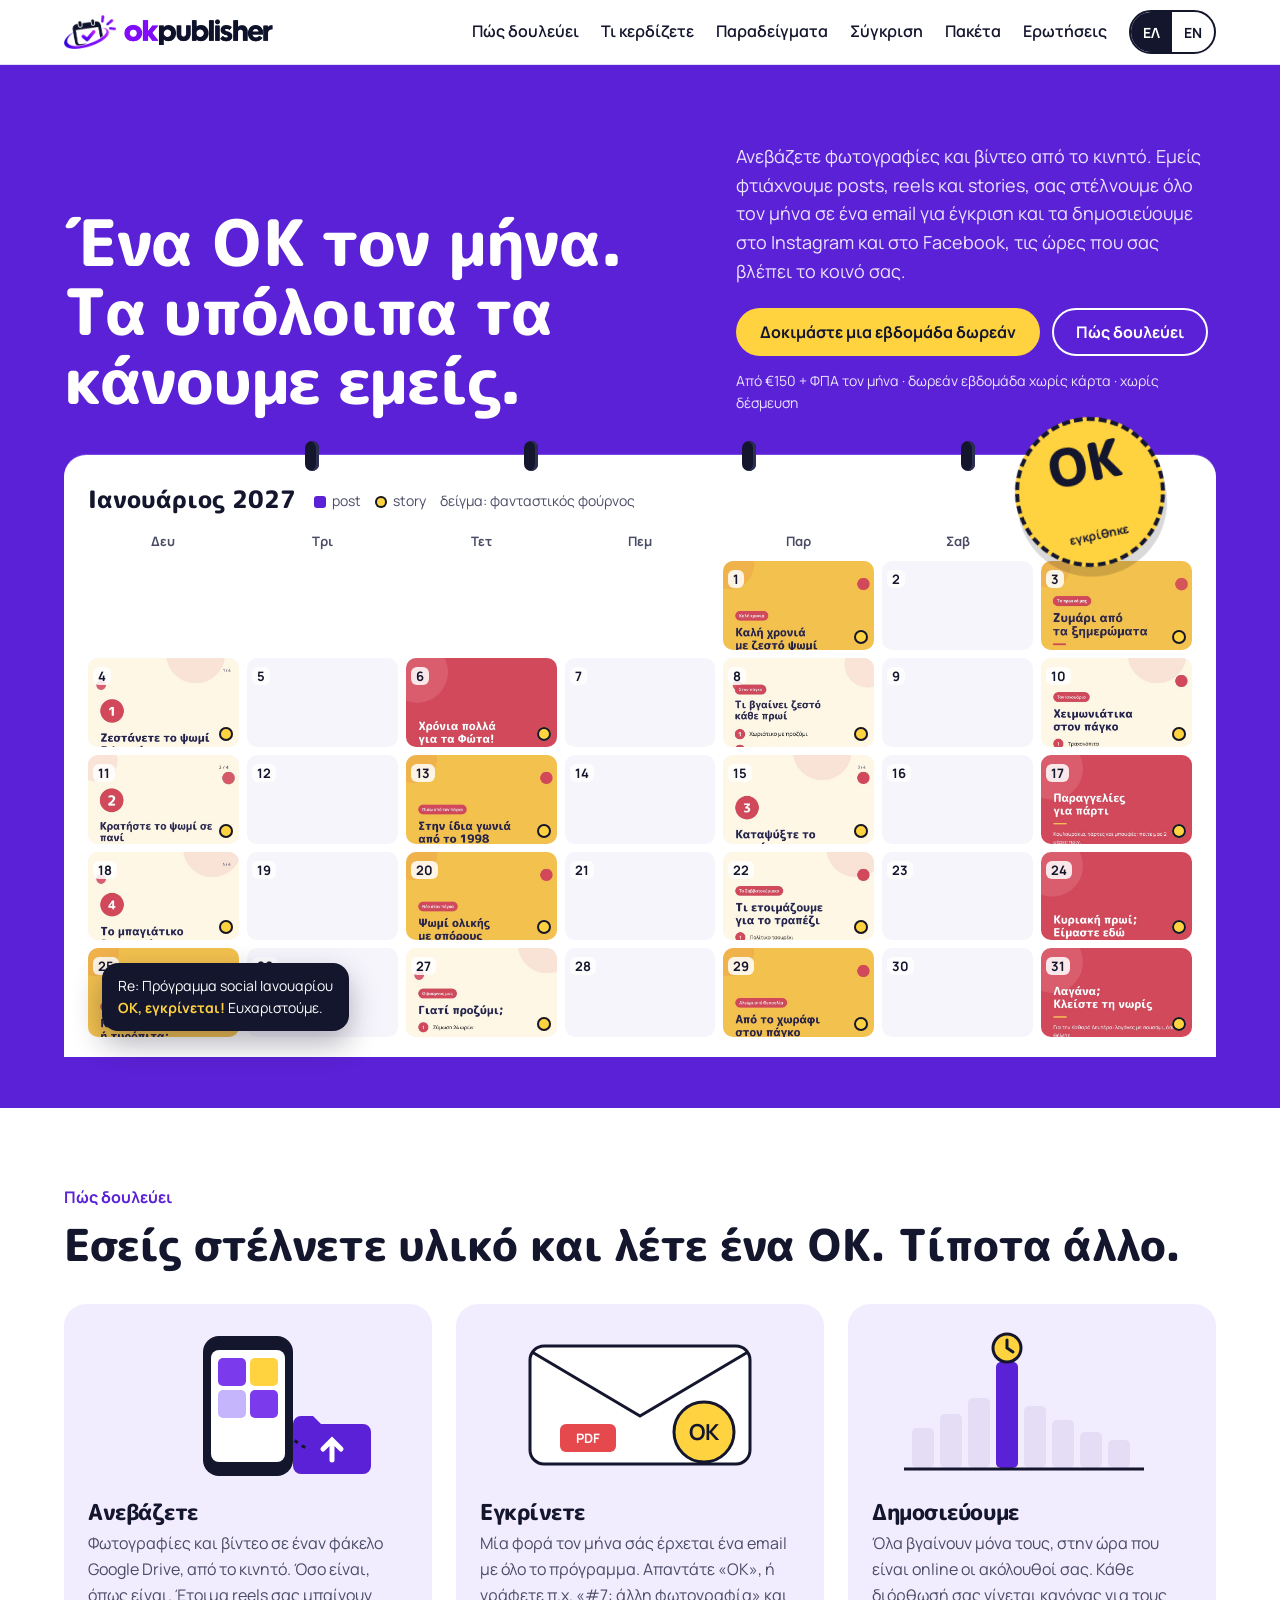
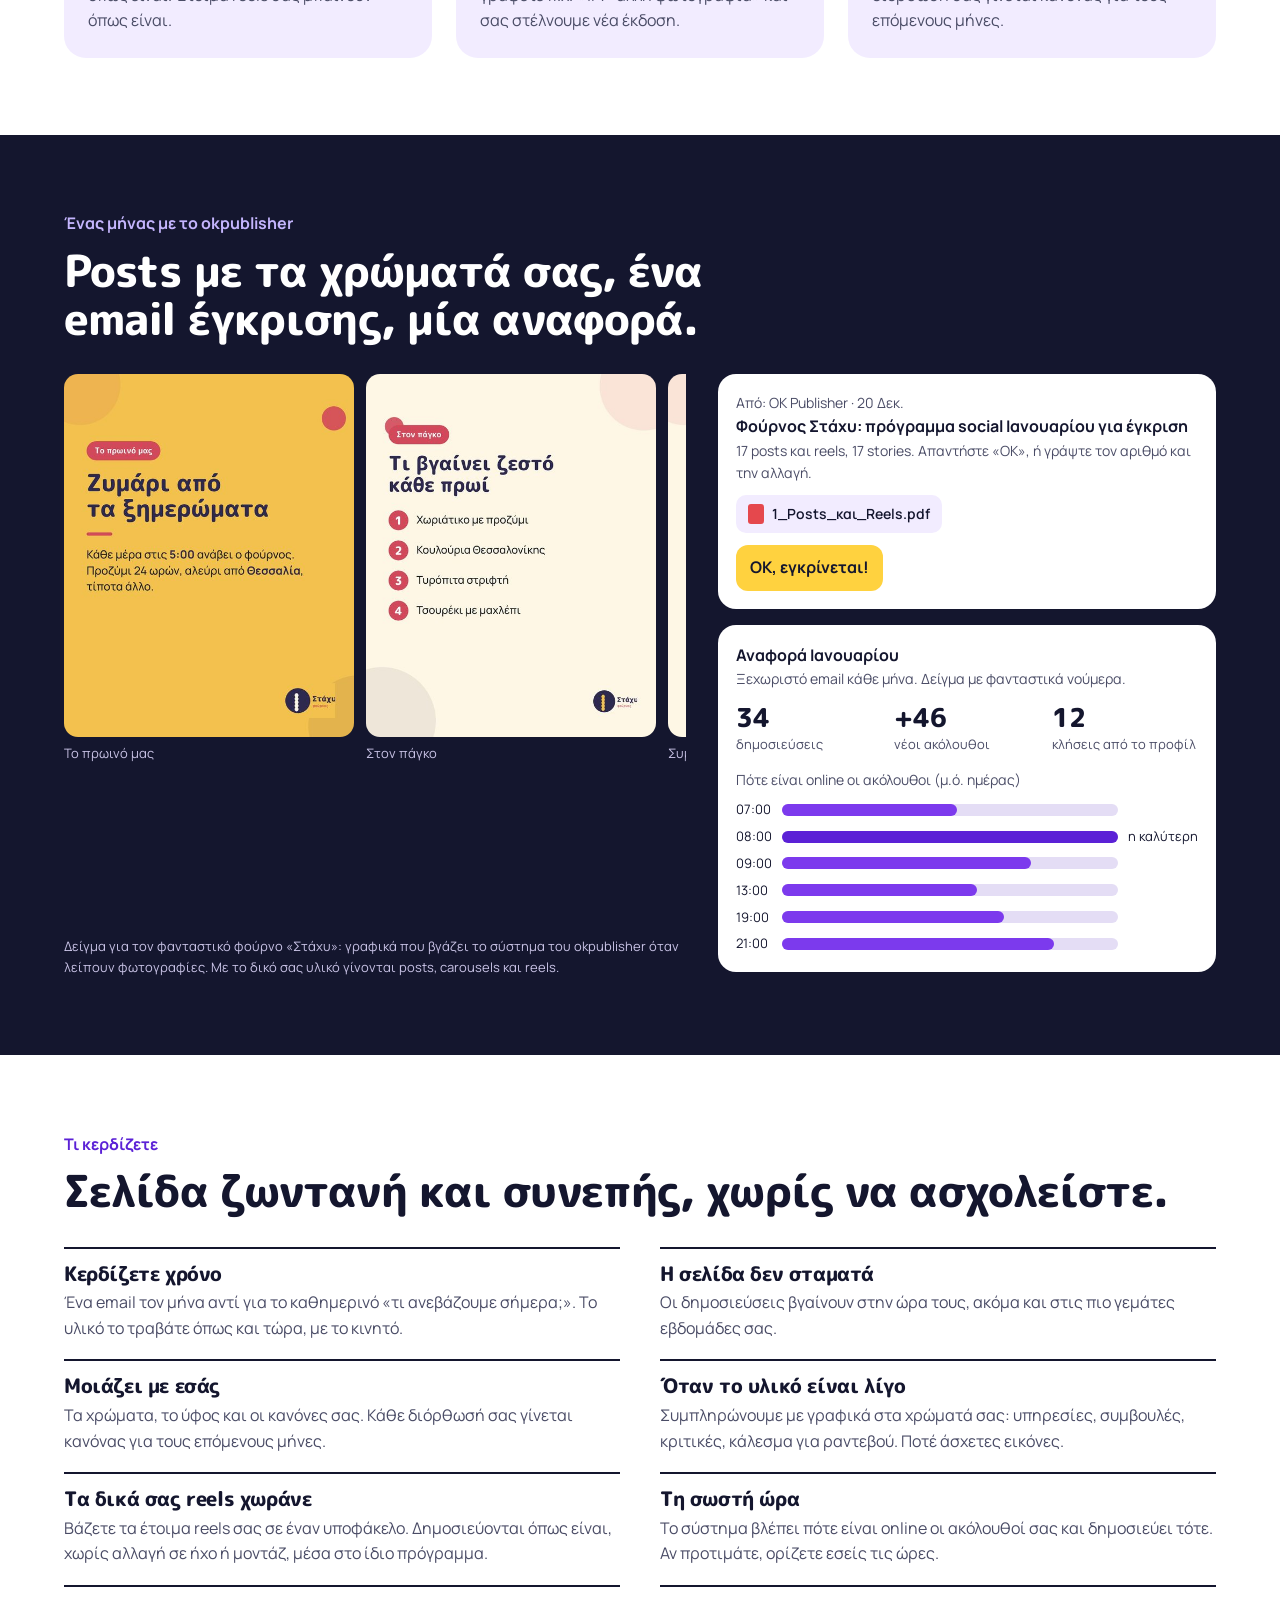
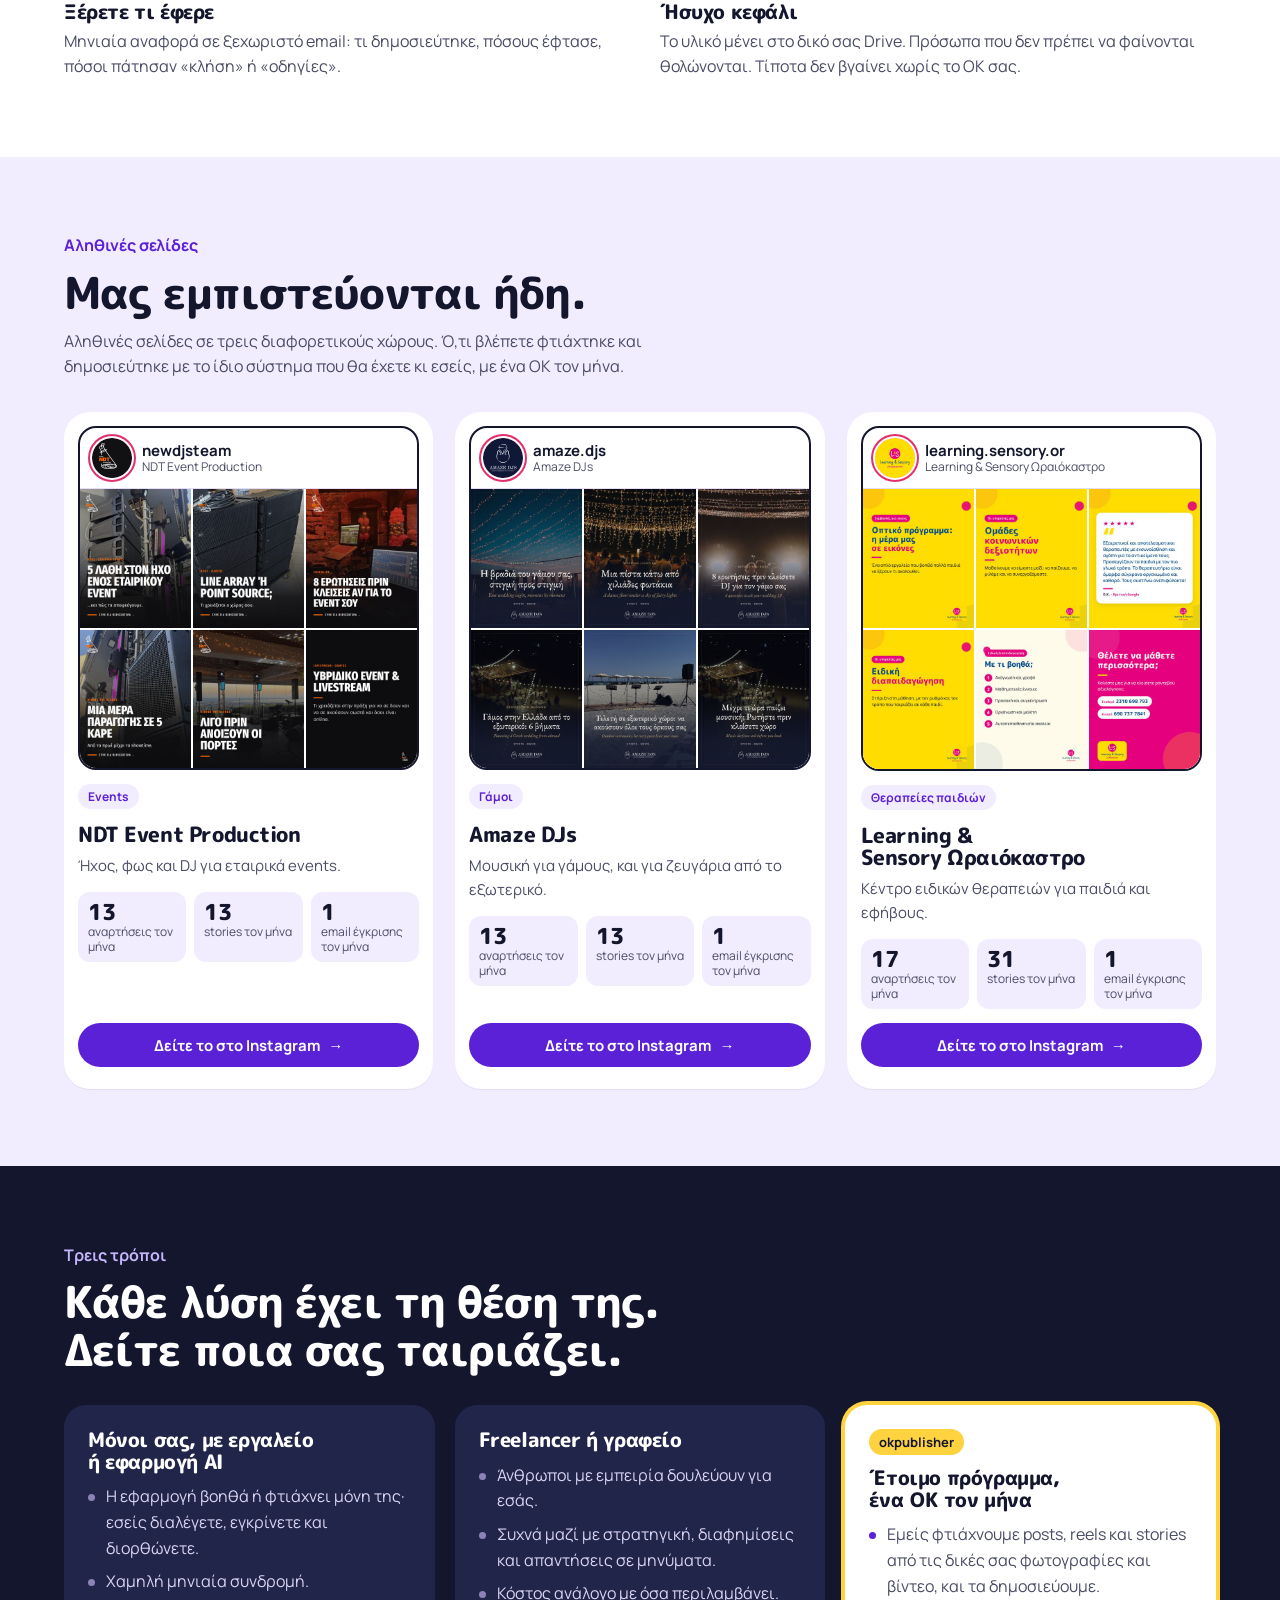
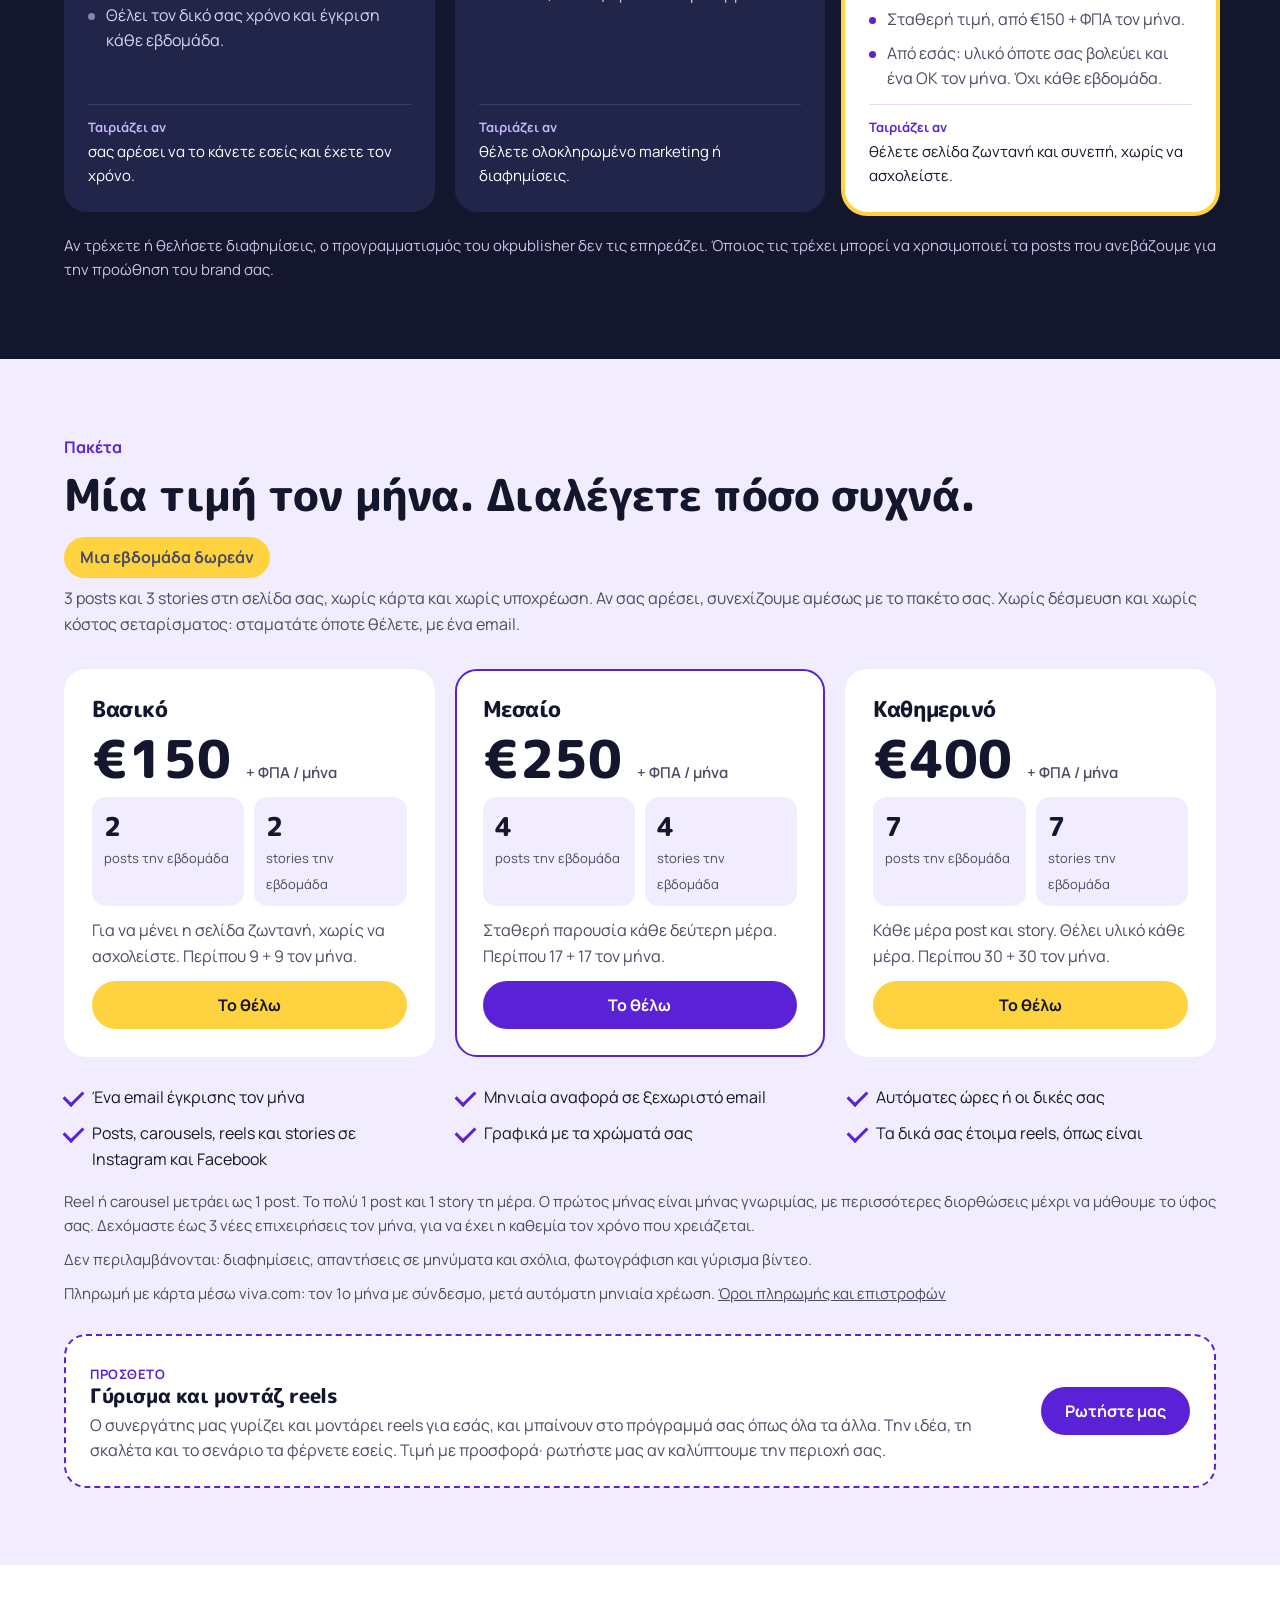
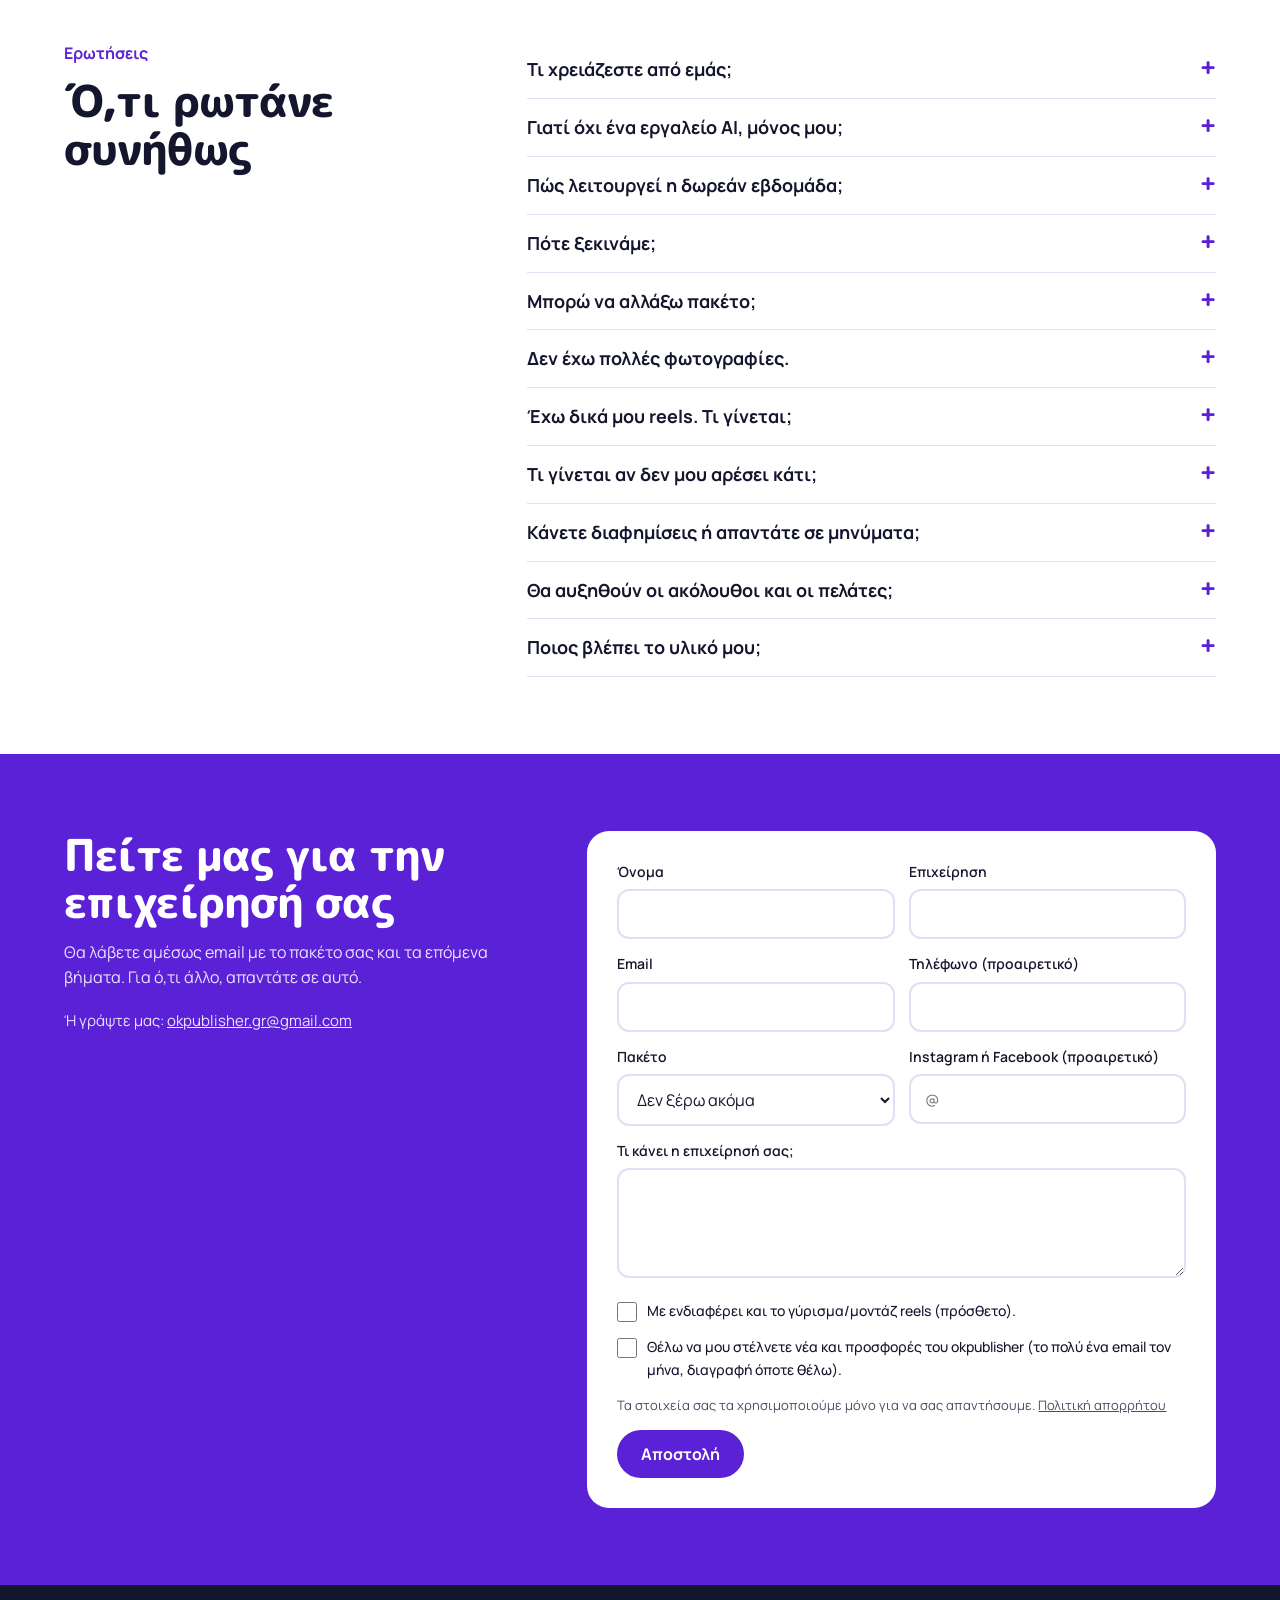
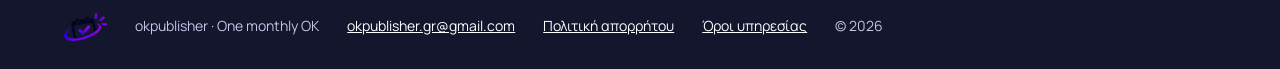
==== commit 78dbf9a7: "Αληθινές σελίδες: «Μας εμπιστεύονται ήδη», ετικέτες χώρου, χωρίς υποσημείωση Co-Authored-By: Claude " ====
--- a/index.html
+++ b/index.html
@@ -191,7 +191,6 @@
 .igg{display:grid;grid-template-columns:repeat(3,minmax(0,1fr));gap:2px;background:#fff}
 .igg img{width:100%;height:auto;aspect-ratio:4/5;object-fit:cover}
 .case .who{align-self:flex-start;font:800 12px Manrope,sans-serif;padding:4px 10px;border-radius:999px;background:var(--lav);color:var(--v)}
-.case .who.own{background:var(--y);color:var(--ink)}
 .case h3{font-size:21px}
 .case .what{color:var(--mut);font-size:15px;margin-top:-6px}
 .cf{display:grid;grid-template-columns:repeat(3,minmax(0,1fr));gap:8px}
@@ -199,7 +198,6 @@
 .cf b{display:block;font:800 22px/1.1 "M PLUS Rounded 1c",sans-serif}
 .cf span{font-size:12px;color:var(--mut);line-height:1.25;display:block}
 .case .btn{margin-top:auto;justify-content:center;min-height:44px;font-size:15px}
-.cases .after{margin-top:18px;color:var(--mut);font-size:14px}
 @media(max-width:900px){.cs{display:flex;overflow-x:auto;scroll-snap-type:x mandatory;gap:14px;padding-bottom:10px;margin-right:calc(-1*max(5vw,16px))}
   .case{flex:0 0 min(84%,360px);scroll-snap-align:start}}
 footer{background:var(--ink);color:#C9C3E6;font-size:14px}
@@ -312,13 +310,13 @@
 
 <section class="band cases" id="cases"><div class="in">
   <p class="kick"><span class="el">Αληθινές σελίδες</span><span class="en">Real pages</span></p>
-  <h2><span class="el">Το χρησιμοποιούμε πρώτα εμείς. Και δουλεύει.</span><span class="en">We use it ourselves first. And it works.</span></h2>
-  <p class="lede"><span class="el">Δύο δικές μας επιχειρήσεις κι ένας πελάτης. Ό,τι βλέπετε φτιάχτηκε και δημοσιεύτηκε με το ίδιο σύστημα, με ένα ΟΚ τον μήνα.</span><span class="en">Two of our own businesses and one client. Everything you see was made and published with the same system, with one OK a month.</span></p>
+  <h2><span class="el">Μας εμπιστεύονται ήδη.</span><span class="en">They already trust us.</span></h2>
+  <p class="lede"><span class="el">Αληθινές σελίδες σε τρεις διαφορετικούς χώρους. Ό,τι βλέπετε φτιάχτηκε και δημοσιεύτηκε με το ίδιο σύστημα που θα έχετε κι εσείς, με ένα ΟΚ τον μήνα.</span><span class="en">Real pages in three different fields. Everything you see was made and published with the same system you will get, with one OK a month.</span></p>
   <div class="cs">
     <article class="case">
       <div class="phone" role="img" aria-label="Αναρτήσεις της NDT Event Production στο Instagram"><div class="igh"><img src="img/cases/ndt-av.png" alt=""><div><b>newdjsteam</b><small>NDT Event Production</small></div></div>
         <div class="igg"><img src="img/cases/ndt-1.jpg" alt="" loading="lazy" width="320" height="400"><img src="img/cases/ndt-2.jpg" alt="" loading="lazy" width="320" height="400"><img src="img/cases/ndt-3.jpg" alt="" loading="lazy" width="320" height="400"><img src="img/cases/ndt-4.jpg" alt="" loading="lazy" width="320" height="400"><img src="img/cases/ndt-5.jpg" alt="" loading="lazy" width="320" height="400"><img src="img/cases/ndt-6.jpg" alt="" loading="lazy" width="320" height="400"></div></div>
-      <span class="who own"><span class="el">Δική μας επιχείρηση</span><span class="en">Our own business</span></span>
+      <span class="who"><span class="el">Events</span><span class="en">Events</span></span>
       <h3>NDT Event Production</h3>
       <p class="what"><span class="el">Ήχος, φως και DJ για εταιρικά events.</span><span class="en">Sound, light and DJs for corporate events.</span></p>
       <div class="cf"><div><b>13</b><span><span class="el">αναρτήσεις τον μήνα</span><span class="en">posts a month</span></span></div><div><b>13</b><span><span class="el">stories τον μήνα</span><span class="en">stories a month</span></span></div><div><b>1</b><span><span class="el">email έγκρισης τον μήνα</span><span class="en">approval email a month</span></span></div></div>
@@ -327,7 +325,7 @@
     <article class="case">
       <div class="phone" role="img" aria-label="Αναρτήσεις των Amaze DJs στο Instagram"><div class="igh"><img src="img/cases/amaze-av.png" alt=""><div><b>amaze.djs</b><small>Amaze DJs</small></div></div>
         <div class="igg"><img src="img/cases/amaze-1.jpg" alt="" loading="lazy" width="320" height="400"><img src="img/cases/amaze-2.jpg" alt="" loading="lazy" width="320" height="400"><img src="img/cases/amaze-3.jpg" alt="" loading="lazy" width="320" height="400"><img src="img/cases/amaze-4.jpg" alt="" loading="lazy" width="320" height="400"><img src="img/cases/amaze-5.jpg" alt="" loading="lazy" width="320" height="400"><img src="img/cases/amaze-6.jpg" alt="" loading="lazy" width="320" height="400"></div></div>
-      <span class="who own"><span class="el">Δική μας επιχείρηση</span><span class="en">Our own business</span></span>
+      <span class="who"><span class="el">Γάμοι</span><span class="en">Weddings</span></span>
       <h3>Amaze DJs</h3>
       <p class="what"><span class="el">Μουσική για γάμους, και για ζευγάρια από το εξωτερικό.</span><span class="en">Wedding music, also for couples from abroad.</span></p>
       <div class="cf"><div><b>13</b><span><span class="el">αναρτήσεις τον μήνα</span><span class="en">posts a month</span></span></div><div><b>13</b><span><span class="el">stories τον μήνα</span><span class="en">stories a month</span></span></div><div><b>1</b><span><span class="el">email έγκρισης τον μήνα</span><span class="en">approval email a month</span></span></div></div>
@@ -336,14 +334,13 @@
     <article class="case">
       <div class="phone" role="img" aria-label="Αναρτήσεις του Learning &amp; Sensory Ωραιόκαστρο στο Instagram"><div class="igh"><img src="img/cases/ls-av.png" alt=""><div><b>learning.sensory.or</b><small>Learning &amp; Sensory Ωραιόκαστρο</small></div></div>
         <div class="igg"><img src="img/cases/ls-1.jpg" alt="" loading="lazy" width="320" height="400"><img src="img/cases/ls-2.jpg" alt="" loading="lazy" width="320" height="400"><img src="img/cases/ls-3.jpg" alt="" loading="lazy" width="320" height="400"><img src="img/cases/ls-4.jpg" alt="" loading="lazy" width="320" height="400"><img src="img/cases/ls-5.jpg" alt="" loading="lazy" width="320" height="400"><img src="img/cases/ls-6.jpg" alt="" loading="lazy" width="320" height="400"></div></div>
-      <span class="who"><span class="el">Πελάτης</span><span class="en">Client</span></span>
+      <span class="who"><span class="el">Θεραπείες παιδιών</span><span class="en">Children's therapy</span></span>
       <h3>Learning &amp; Sensory Ωραιόκαστρο</h3>
       <p class="what"><span class="el">Κέντρο ειδικών θεραπειών για παιδιά και εφήβους.</span><span class="en">Special therapies centre for children and teenagers.</span></p>
       <div class="cf"><div><b>17</b><span><span class="el">αναρτήσεις τον μήνα</span><span class="en">posts a month</span></span></div><div><b>31</b><span><span class="el">stories τον μήνα</span><span class="en">stories a month</span></span></div><div><b>1</b><span><span class="el">email έγκρισης τον μήνα</span><span class="en">approval email a month</span></span></div></div>
       <a class="btn v" href="https://www.instagram.com/learning.sensory.or/" target="_blank" rel="noopener"><span class="el">Δείτε το στο Instagram</span><span class="en">See it on Instagram</span> →</a>
     </article>
   </div>
-  <p class="after"><span class="el">Τα πρόσωπα παιδιών δεν εμφανίζονται ποτέ. Οι αριθμοί είναι από το πρόγραμμα του Δεκεμβρίου.</span><span class="en">Children's faces are never shown. Figures are from the December schedule.</span></p>
 </div></section>
 
 <section class="band cmp" id="compare"><div class="in">
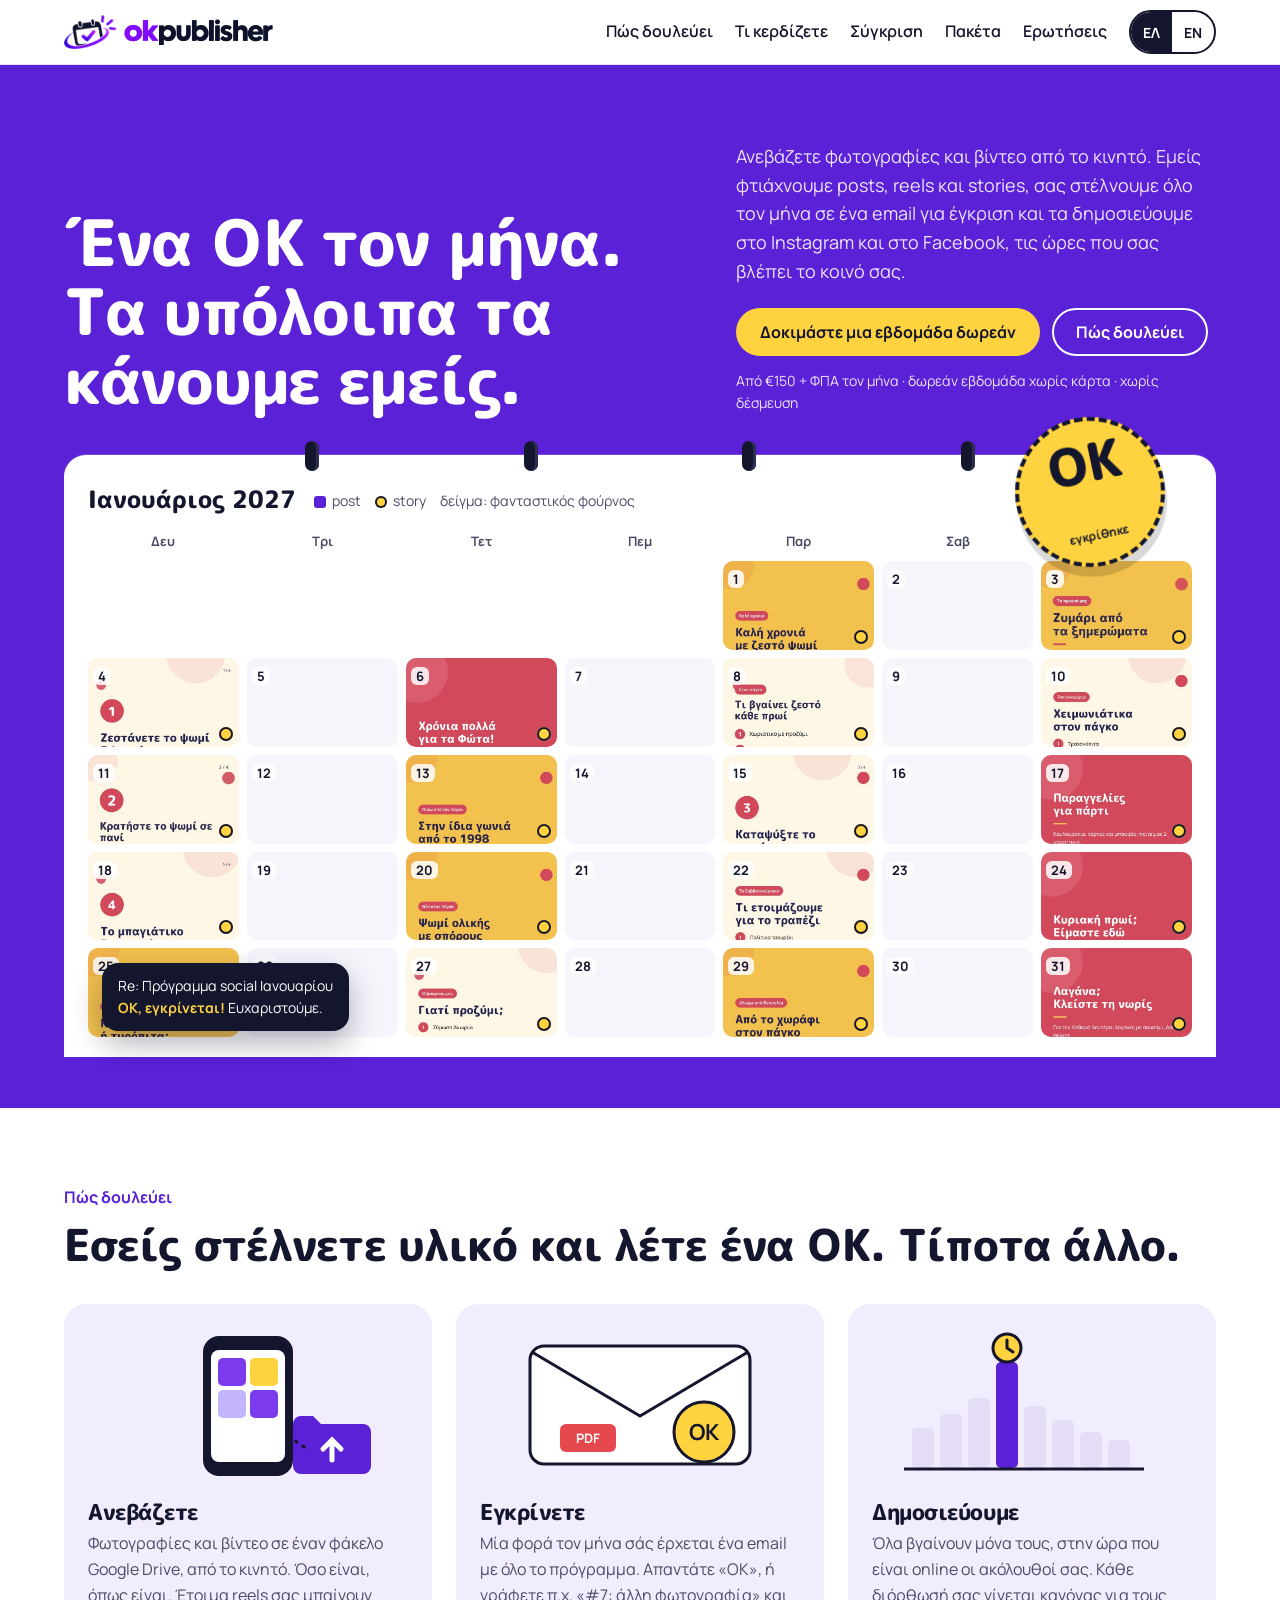
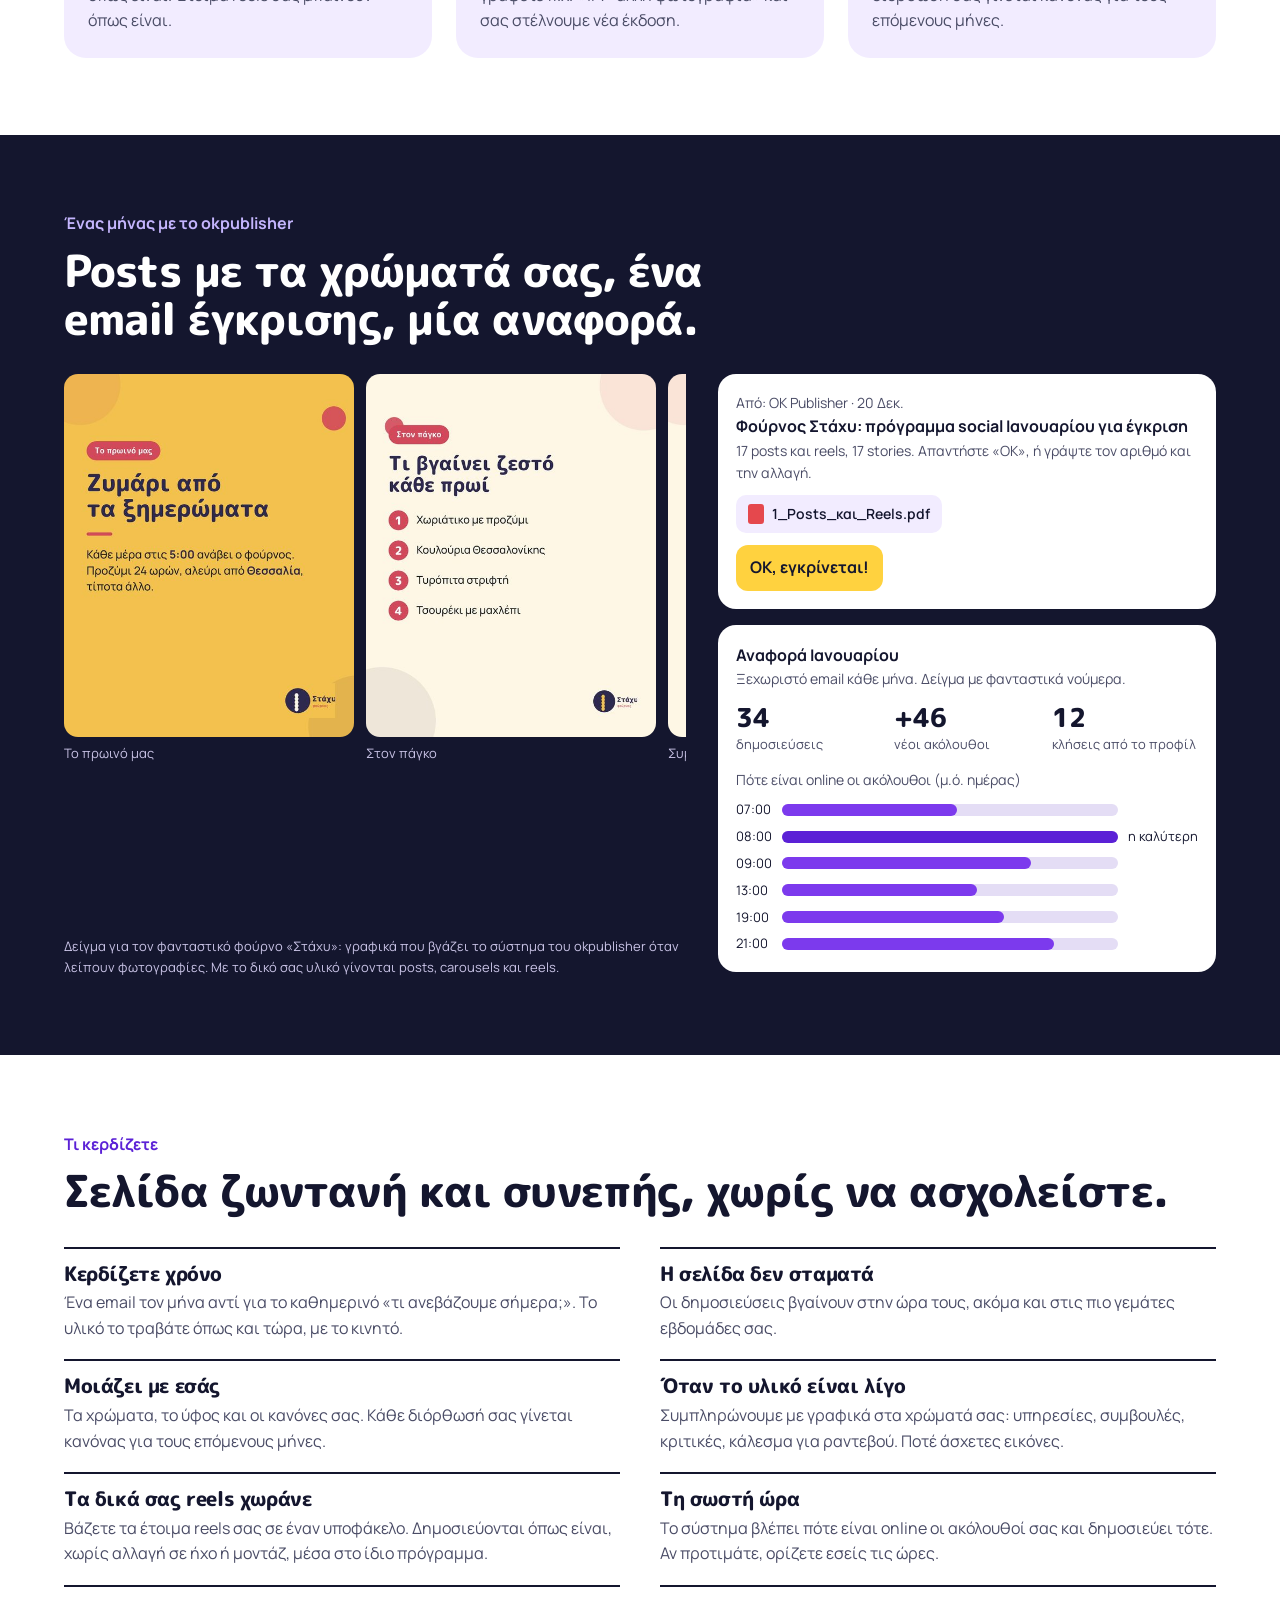
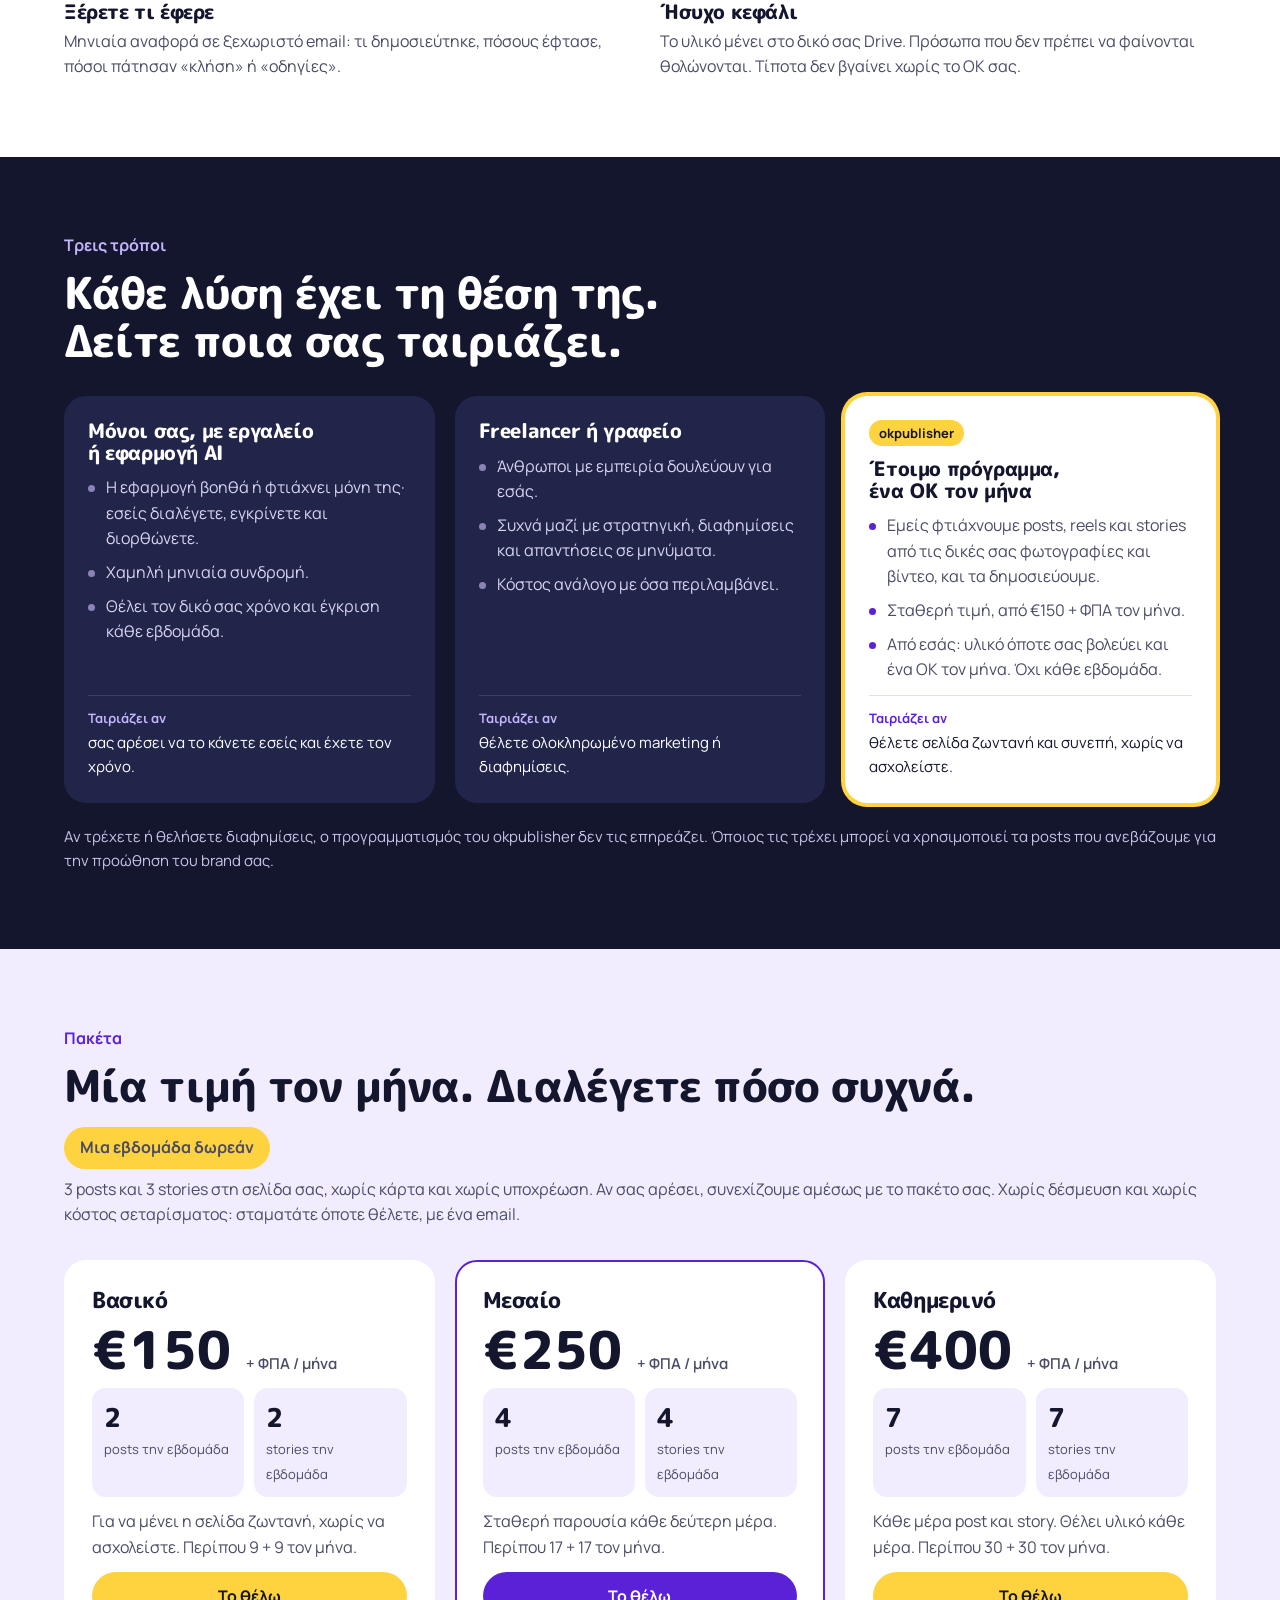
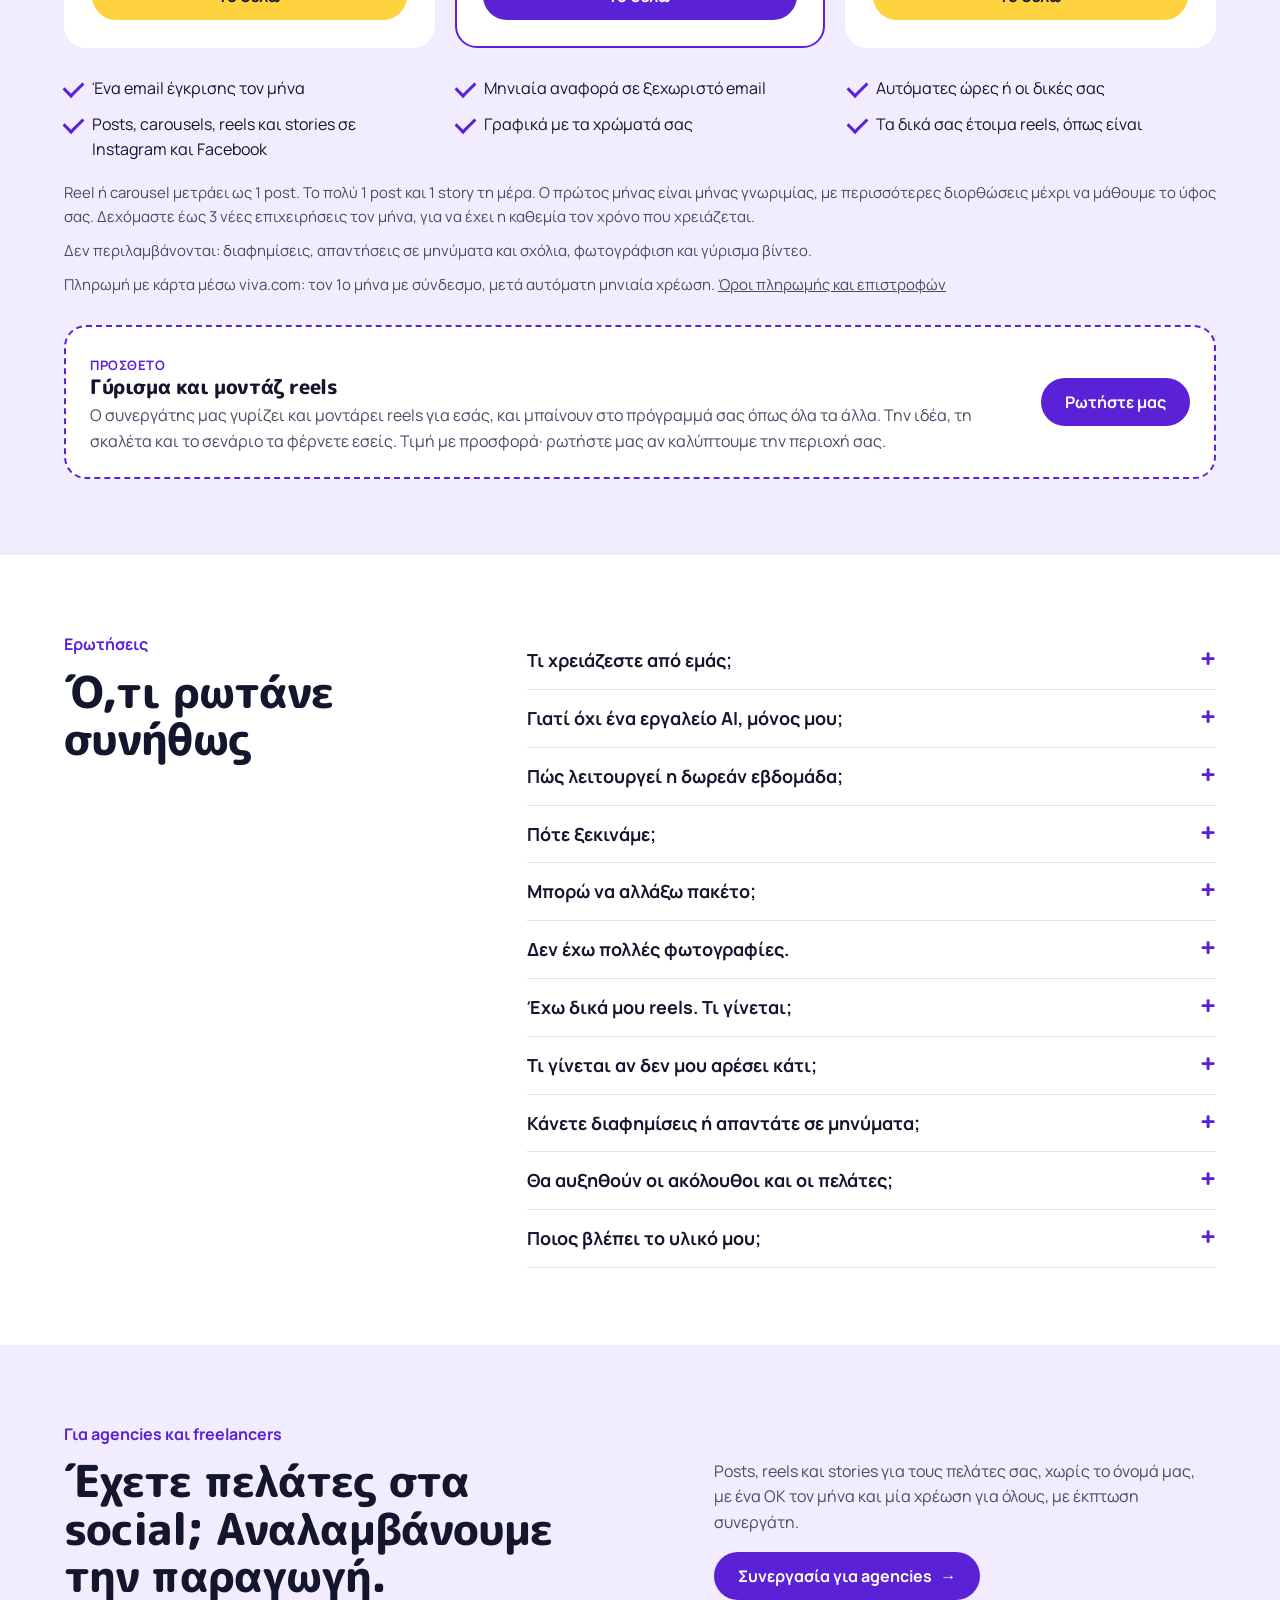
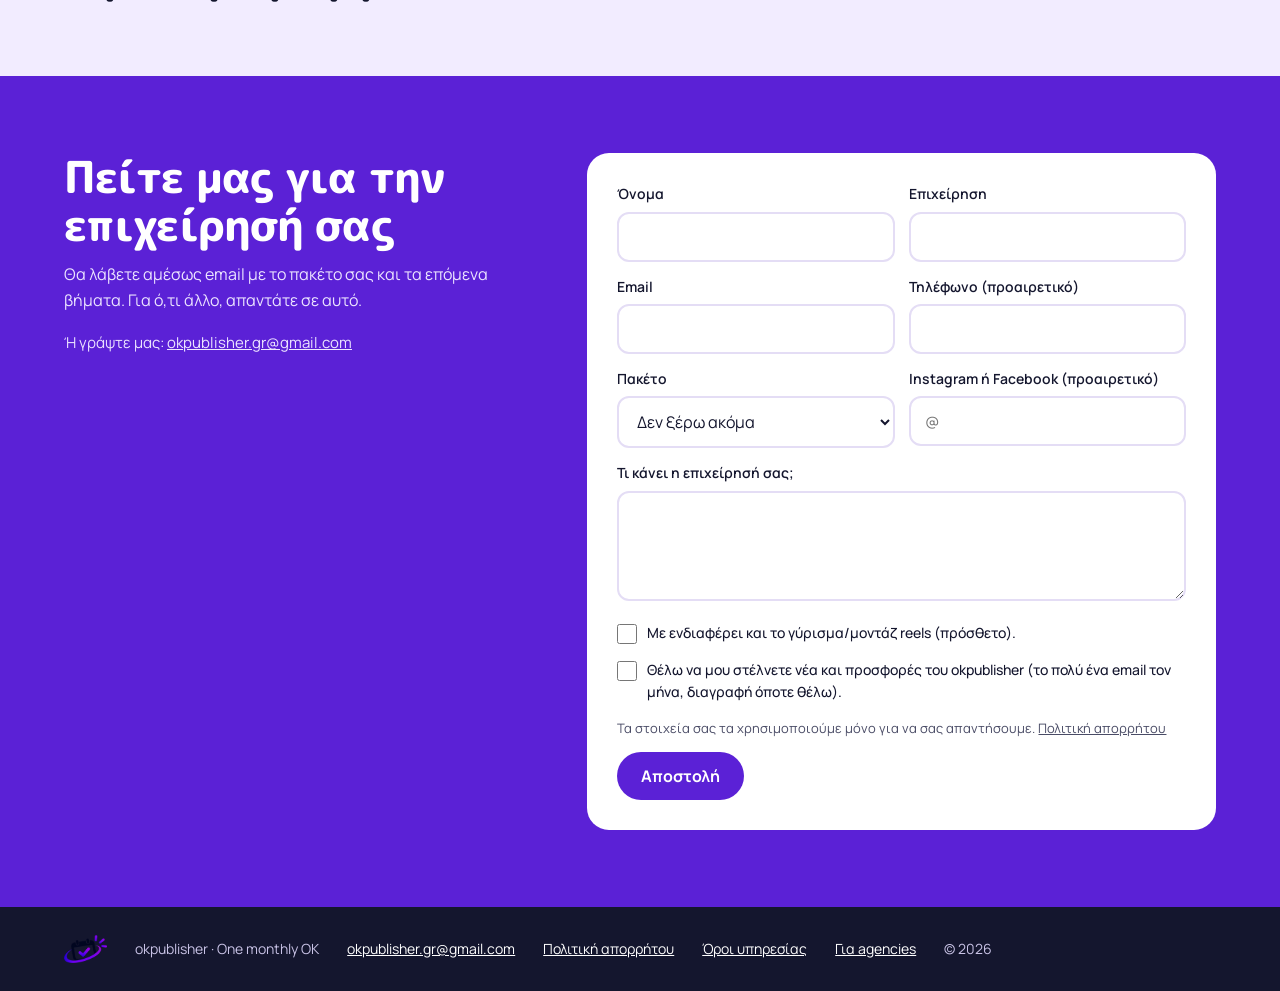
==== commit 87bfe246: "Σελίδα agencies.html (αίτηση συνεργασίας), λωρίδα στην αρχική, «Έγκριση ως agency» στις Επαφές Co-Au" ====
--- a/index.html
+++ b/index.html
@@ -178,28 +178,11 @@
 .hp{position:absolute;left:-9999px}
 #msg{font-weight:600}
 .contact .mailto{margin-top:18px;font-size:15px;color:#ECE4FF}
-/* αληθινές σελίδες (case studies): «κινητό» με πλέγμα από αληθινές αναρτήσεις, χωρίς embed της Meta (χωρίς cookies) */
-.cases{background:var(--lav)}
-.cases .lede{color:var(--mut);margin-top:12px;max-width:62ch}
-.cs{display:grid;grid-template-columns:repeat(3,minmax(0,1fr));gap:22px;margin-top:32px;align-items:stretch}
-.case{background:#fff;border-radius:26px;padding:14px 14px 22px;display:flex;flex-direction:column;gap:14px;box-shadow:0 1px 0 var(--line)}
-.phone{border-radius:18px;border:2px solid var(--ink);overflow:hidden;background:#fff}
-.igh{display:flex;align-items:center;gap:10px;padding:10px 12px;border-bottom:1px solid var(--line)}
-.igh img{width:40px;height:40px;border-radius:50%;flex:none;box-shadow:0 0 0 2px #fff,0 0 0 4px #E1306C}
-.igh b{display:block;font-size:15px;line-height:1.2}
-.igh small{display:block;font-size:12px;color:var(--mut);line-height:1.2}
-.igg{display:grid;grid-template-columns:repeat(3,minmax(0,1fr));gap:2px;background:#fff}
-.igg img{width:100%;height:auto;aspect-ratio:4/5;object-fit:cover}
-.case .who{align-self:flex-start;font:800 12px Manrope,sans-serif;padding:4px 10px;border-radius:999px;background:var(--lav);color:var(--v)}
-.case h3{font-size:21px}
-.case .what{color:var(--mut);font-size:15px;margin-top:-6px}
-.cf{display:grid;grid-template-columns:repeat(3,minmax(0,1fr));gap:8px}
-.cf div{background:var(--lav);border-radius:12px;padding:8px 10px}
-.cf b{display:block;font:800 22px/1.1 "M PLUS Rounded 1c",sans-serif}
-.cf span{font-size:12px;color:var(--mut);line-height:1.25;display:block}
-.case .btn{margin-top:auto;justify-content:center;min-height:44px;font-size:15px}
-@media(max-width:900px){.cs{display:flex;overflow-x:auto;scroll-snap-type:x mandatory;gap:14px;padding-bottom:10px;margin-right:calc(-1*max(5vw,16px))}
-  .case{flex:0 0 min(84%,360px);scroll-snap-align:start}}
+/* agencies και freelancers: λωρίδα προς τη σελίδα agencies.html */
+.partner{background:var(--lav)}
+.partner .in{display:grid;grid-template-columns:minmax(0,1.2fr) minmax(0,1fr);gap:18px 48px;align-items:end}
+.partner p.t{color:var(--mut);margin-bottom:16px}
+@media(max-width:860px){.partner .in{grid-template-columns:1fr}}
 footer{background:var(--ink);color:#C9C3E6;font-size:14px}
 footer .in{display:flex;flex-wrap:wrap;gap:12px 28px;align-items:center}
 footer a{color:#fff}
@@ -211,7 +194,6 @@
   <div class="links">
     <a href="#how"><span class="el">Πώς δουλεύει</span><span class="en">How it works</span></a>
     <a href="#gain"><span class="el">Τι κερδίζετε</span><span class="en">What you gain</span></a>
-    <a href="#cases"><span class="el">Παραδείγματα</span><span class="en">Examples</span></a>
     <a href="#compare"><span class="el">Σύγκριση</span><span class="en">Compare</span></a>
     <a href="#plans"><span class="el">Πακέτα</span><span class="en">Plans</span></a>
     <a href="#faq"><span class="el">Ερωτήσεις</span><span class="en">FAQ</span></a>
@@ -308,41 +290,6 @@
   </div>
 </div></section>
 
-<section class="band cases" id="cases"><div class="in">
-  <p class="kick"><span class="el">Αληθινές σελίδες</span><span class="en">Real pages</span></p>
-  <h2><span class="el">Μας εμπιστεύονται ήδη.</span><span class="en">They already trust us.</span></h2>
-  <p class="lede"><span class="el">Αληθινές σελίδες σε τρεις διαφορετικούς χώρους. Ό,τι βλέπετε φτιάχτηκε και δημοσιεύτηκε με το ίδιο σύστημα που θα έχετε κι εσείς, με ένα ΟΚ τον μήνα.</span><span class="en">Real pages in three different fields. Everything you see was made and published with the same system you will get, with one OK a month.</span></p>
-  <div class="cs">
-    <article class="case">
-      <div class="phone" role="img" aria-label="Αναρτήσεις της NDT Event Production στο Instagram"><div class="igh"><img src="img/cases/ndt-av.png" alt=""><div><b>newdjsteam</b><small>NDT Event Production</small></div></div>
-        <div class="igg"><img src="img/cases/ndt-1.jpg" alt="" loading="lazy" width="320" height="400"><img src="img/cases/ndt-2.jpg" alt="" loading="lazy" width="320" height="400"><img src="img/cases/ndt-3.jpg" alt="" loading="lazy" width="320" height="400"><img src="img/cases/ndt-4.jpg" alt="" loading="lazy" width="320" height="400"><img src="img/cases/ndt-5.jpg" alt="" loading="lazy" width="320" height="400"><img src="img/cases/ndt-6.jpg" alt="" loading="lazy" width="320" height="400"></div></div>
-      <span class="who"><span class="el">Events</span><span class="en">Events</span></span>
-      <h3>NDT Event Production</h3>
-      <p class="what"><span class="el">Ήχος, φως και DJ για εταιρικά events.</span><span class="en">Sound, light and DJs for corporate events.</span></p>
-      <div class="cf"><div><b>13</b><span><span class="el">αναρτήσεις τον μήνα</span><span class="en">posts a month</span></span></div><div><b>13</b><span><span class="el">stories τον μήνα</span><span class="en">stories a month</span></span></div><div><b>1</b><span><span class="el">email έγκρισης τον μήνα</span><span class="en">approval email a month</span></span></div></div>
-      <a class="btn v" href="https://www.instagram.com/newdjsteam/" target="_blank" rel="noopener"><span class="el">Δείτε το στο Instagram</span><span class="en">See it on Instagram</span> →</a>
-    </article>
-    <article class="case">
-      <div class="phone" role="img" aria-label="Αναρτήσεις των Amaze DJs στο Instagram"><div class="igh"><img src="img/cases/amaze-av.png" alt=""><div><b>amaze.djs</b><small>Amaze DJs</small></div></div>
-        <div class="igg"><img src="img/cases/amaze-1.jpg" alt="" loading="lazy" width="320" height="400"><img src="img/cases/amaze-2.jpg" alt="" loading="lazy" width="320" height="400"><img src="img/cases/amaze-3.jpg" alt="" loading="lazy" width="320" height="400"><img src="img/cases/amaze-4.jpg" alt="" loading="lazy" width="320" height="400"><img src="img/cases/amaze-5.jpg" alt="" loading="lazy" width="320" height="400"><img src="img/cases/amaze-6.jpg" alt="" loading="lazy" width="320" height="400"></div></div>
-      <span class="who"><span class="el">Γάμοι</span><span class="en">Weddings</span></span>
-      <h3>Amaze DJs</h3>
-      <p class="what"><span class="el">Μουσική για γάμους, και για ζευγάρια από το εξωτερικό.</span><span class="en">Wedding music, also for couples from abroad.</span></p>
-      <div class="cf"><div><b>13</b><span><span class="el">αναρτήσεις τον μήνα</span><span class="en">posts a month</span></span></div><div><b>13</b><span><span class="el">stories τον μήνα</span><span class="en">stories a month</span></span></div><div><b>1</b><span><span class="el">email έγκρισης τον μήνα</span><span class="en">approval email a month</span></span></div></div>
-      <a class="btn v" href="https://www.instagram.com/amaze.djs/" target="_blank" rel="noopener"><span class="el">Δείτε το στο Instagram</span><span class="en">See it on Instagram</span> →</a>
-    </article>
-    <article class="case">
-      <div class="phone" role="img" aria-label="Αναρτήσεις του Learning &amp; Sensory Ωραιόκαστρο στο Instagram"><div class="igh"><img src="img/cases/ls-av.png" alt=""><div><b>learning.sensory.or</b><small>Learning &amp; Sensory Ωραιόκαστρο</small></div></div>
-        <div class="igg"><img src="img/cases/ls-1.jpg" alt="" loading="lazy" width="320" height="400"><img src="img/cases/ls-2.jpg" alt="" loading="lazy" width="320" height="400"><img src="img/cases/ls-3.jpg" alt="" loading="lazy" width="320" height="400"><img src="img/cases/ls-4.jpg" alt="" loading="lazy" width="320" height="400"><img src="img/cases/ls-5.jpg" alt="" loading="lazy" width="320" height="400"><img src="img/cases/ls-6.jpg" alt="" loading="lazy" width="320" height="400"></div></div>
-      <span class="who"><span class="el">Θεραπείες παιδιών</span><span class="en">Children's therapy</span></span>
-      <h3>Learning &amp; Sensory Ωραιόκαστρο</h3>
-      <p class="what"><span class="el">Κέντρο ειδικών θεραπειών για παιδιά και εφήβους.</span><span class="en">Special therapies centre for children and teenagers.</span></p>
-      <div class="cf"><div><b>17</b><span><span class="el">αναρτήσεις τον μήνα</span><span class="en">posts a month</span></span></div><div><b>31</b><span><span class="el">stories τον μήνα</span><span class="en">stories a month</span></span></div><div><b>1</b><span><span class="el">email έγκρισης τον μήνα</span><span class="en">approval email a month</span></span></div></div>
-      <a class="btn v" href="https://www.instagram.com/learning.sensory.or/" target="_blank" rel="noopener"><span class="el">Δείτε το στο Instagram</span><span class="en">See it on Instagram</span> →</a>
-    </article>
-  </div>
-</div></section>
-
 <section class="band cmp" id="compare"><div class="in">
   <p class="kick" style="color:#C4B5FD"><span class="el">Τρεις τρόποι</span><span class="en">Three ways</span></p>
   <h2><span class="el">Κάθε λύση έχει τη θέση της. Δείτε ποια σας ταιριάζει.</span><span class="en">Each option has its place. See which one fits you.</span></h2>
@@ -385,6 +332,13 @@
     <details><summary><span class="el">Θα αυξηθούν οι ακόλουθοι και οι πελάτες;</span><span class="en">Will followers and customers grow?</span></summary><p><span class="el">Δεν το υποσχόμαστε. Μια σελίδα που ανεβάζει σταθερά, στις σωστές ώρες, βοηθά να σας βρίσκουν και να σας εμπιστεύονται. Στη μηνιαία αναφορά βλέπετε τι έφερε.</span><span class="en">We do not promise it. A page that posts steadily, at the right hours, helps people find and trust you. The monthly report shows what it brought.</span></p></details>
     <details><summary><span class="el">Ποιος βλέπει το υλικό μου;</span><span class="en">Who sees my material?</span></summary><p><span class="el">Το υλικό μένει στον δικό σας φάκελο Drive. Δημοσιεύεται μόνο ό,τι εγκρίνετε, και πρόσωπα που δεν πρέπει να φαίνονται θολώνονται.</span><span class="en">Your material stays in your own Drive folder. Only what you approve is published, and faces that should not be shown are blurred.</span></p></details>
   </div>
+</div></section>
+
+<section class="band partner" id="partners"><div class="in">
+  <div><p class="kick"><span class="el">Για agencies και freelancers</span><span class="en">For agencies and freelancers</span></p>
+    <h2><span class="el">Έχετε πελάτες στα social; Αναλαμβάνουμε την παραγωγή.</span><span class="en">Managing clients on social? We handle production.</span></h2></div>
+  <div><p class="t"><span class="el">Posts, reels και stories για τους πελάτες σας, χωρίς το όνομά μας, με ένα ΟΚ τον μήνα και μία χρέωση για όλους, με έκπτωση συνεργάτη.</span><span class="en">Posts, reels and stories for your clients, without our name, with one monthly OK and one invoice for all of them, at a partner discount.</span></p>
+    <a class="btn v" href="agencies.html"><span class="el">Συνεργασία για agencies</span><span class="en">Partner with us</span> →</a></div>
 </div></section>
 
 <section class="band contact" id="contact"><div class="in grid">
@@ -416,6 +370,7 @@
   <a href="mailto:okpublisher.gr@gmail.com">okpublisher.gr@gmail.com</a>
   <a href="privacy.html"><span class="el">Πολιτική απορρήτου</span><span class="en">Privacy policy</span></a>
   <a href="terms.html"><span class="el">Όροι υπηρεσίας</span><span class="en">Terms (in Greek)</span></a>
+  <a href="agencies.html"><span class="el">Για agencies</span><span class="en">For agencies</span></a>
   <span>© 2026</span>
 </div></footer>
 
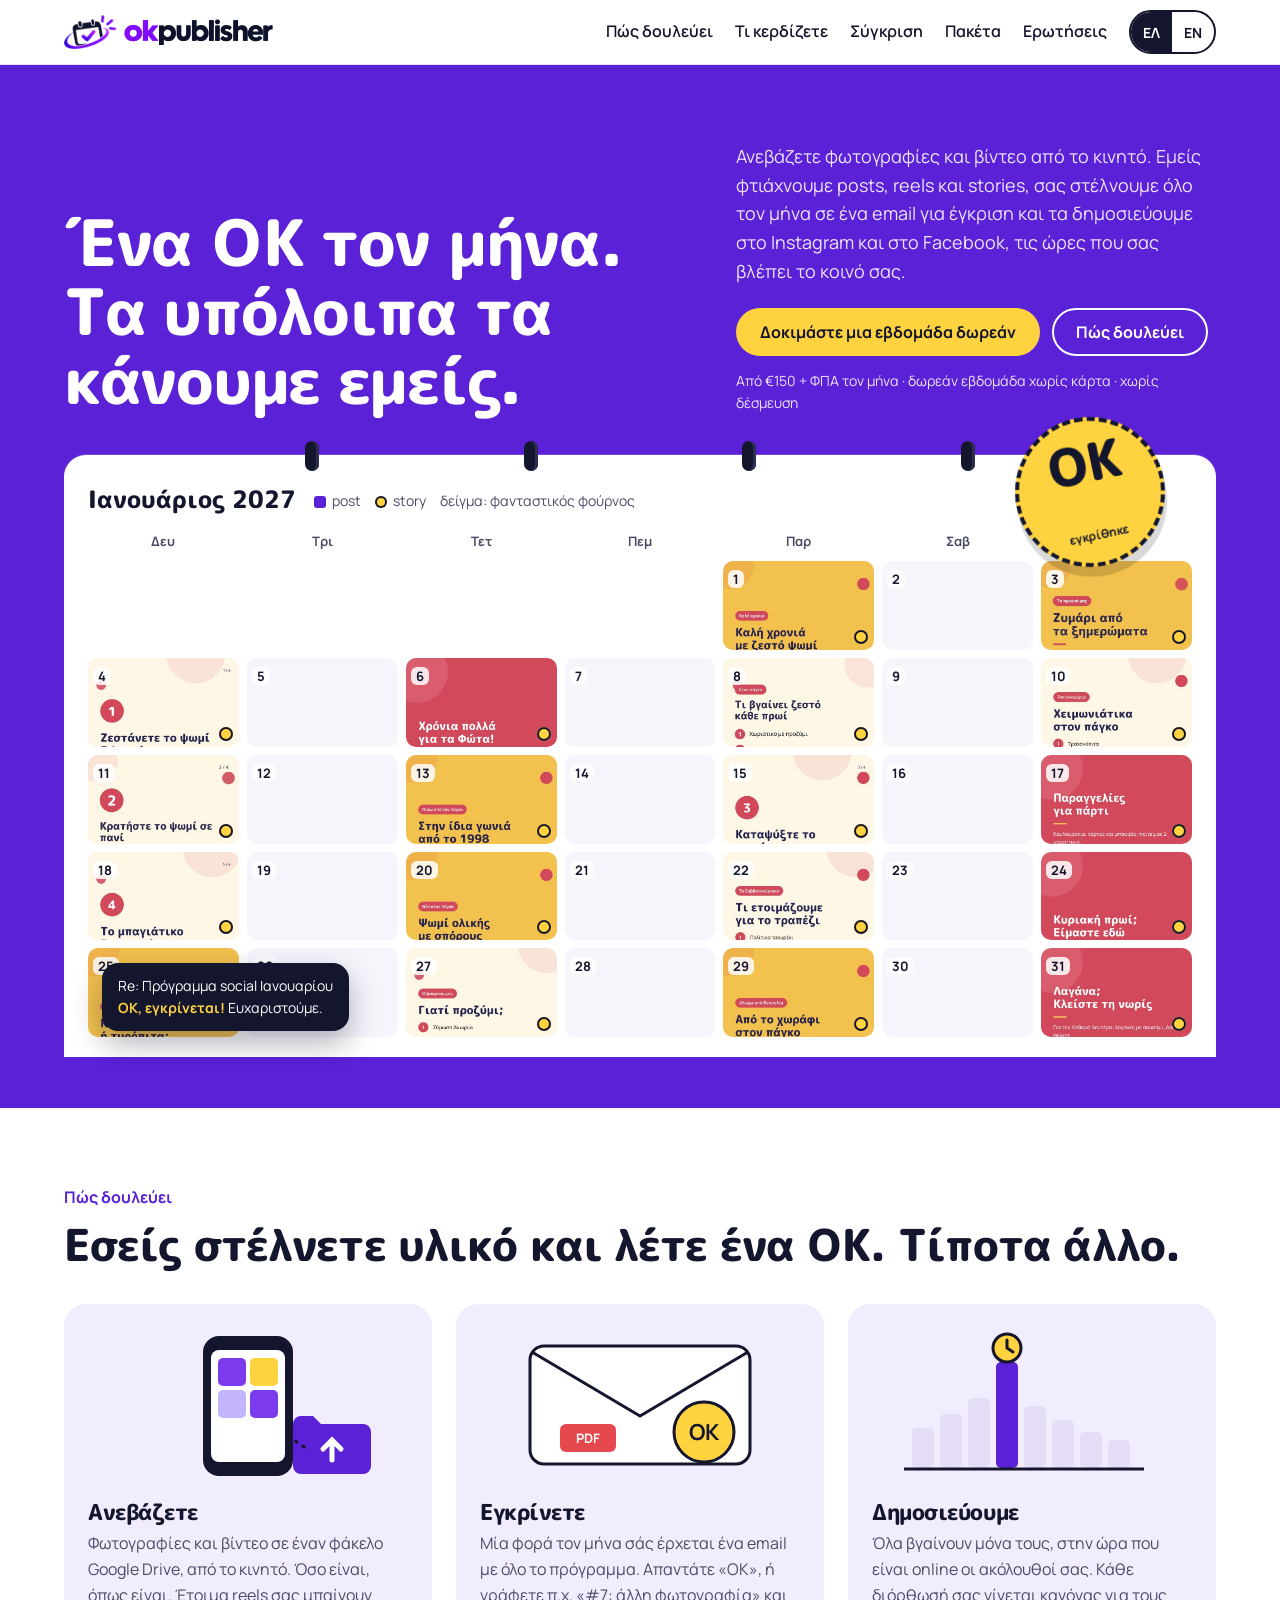
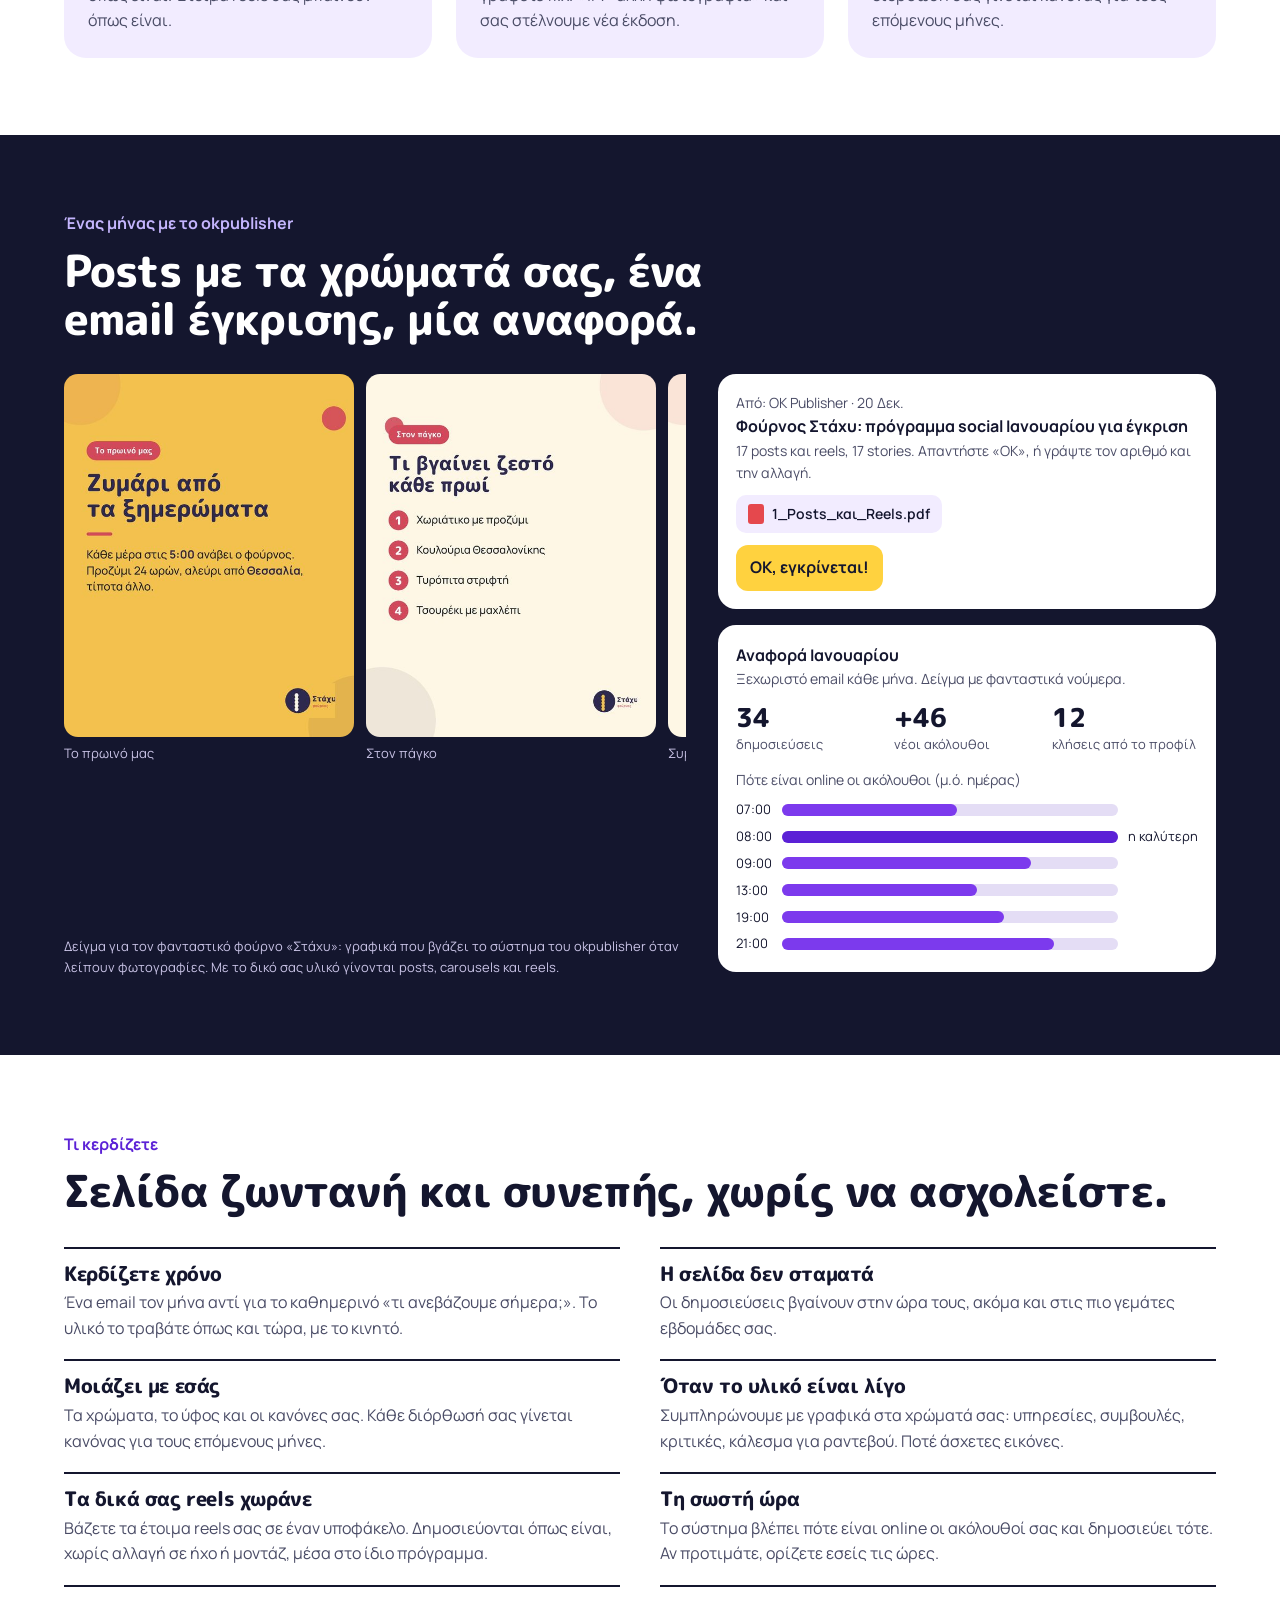
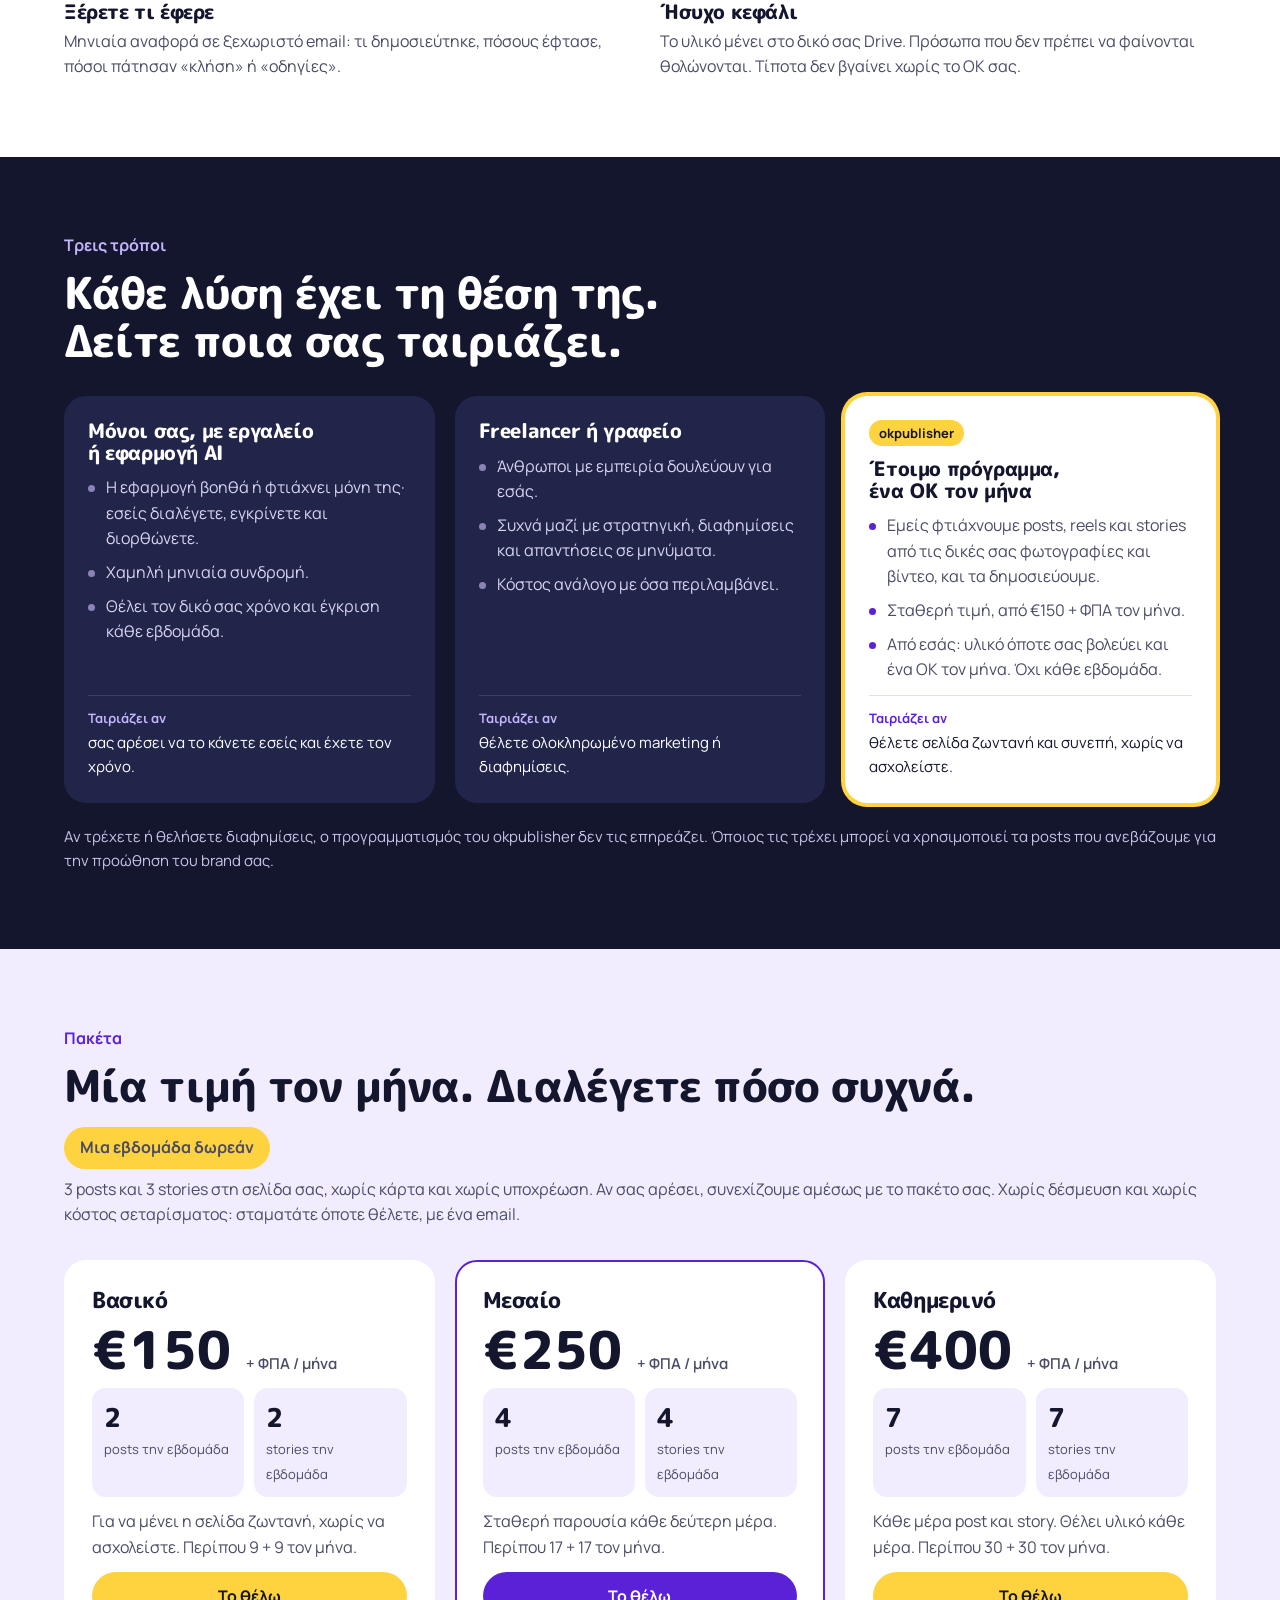
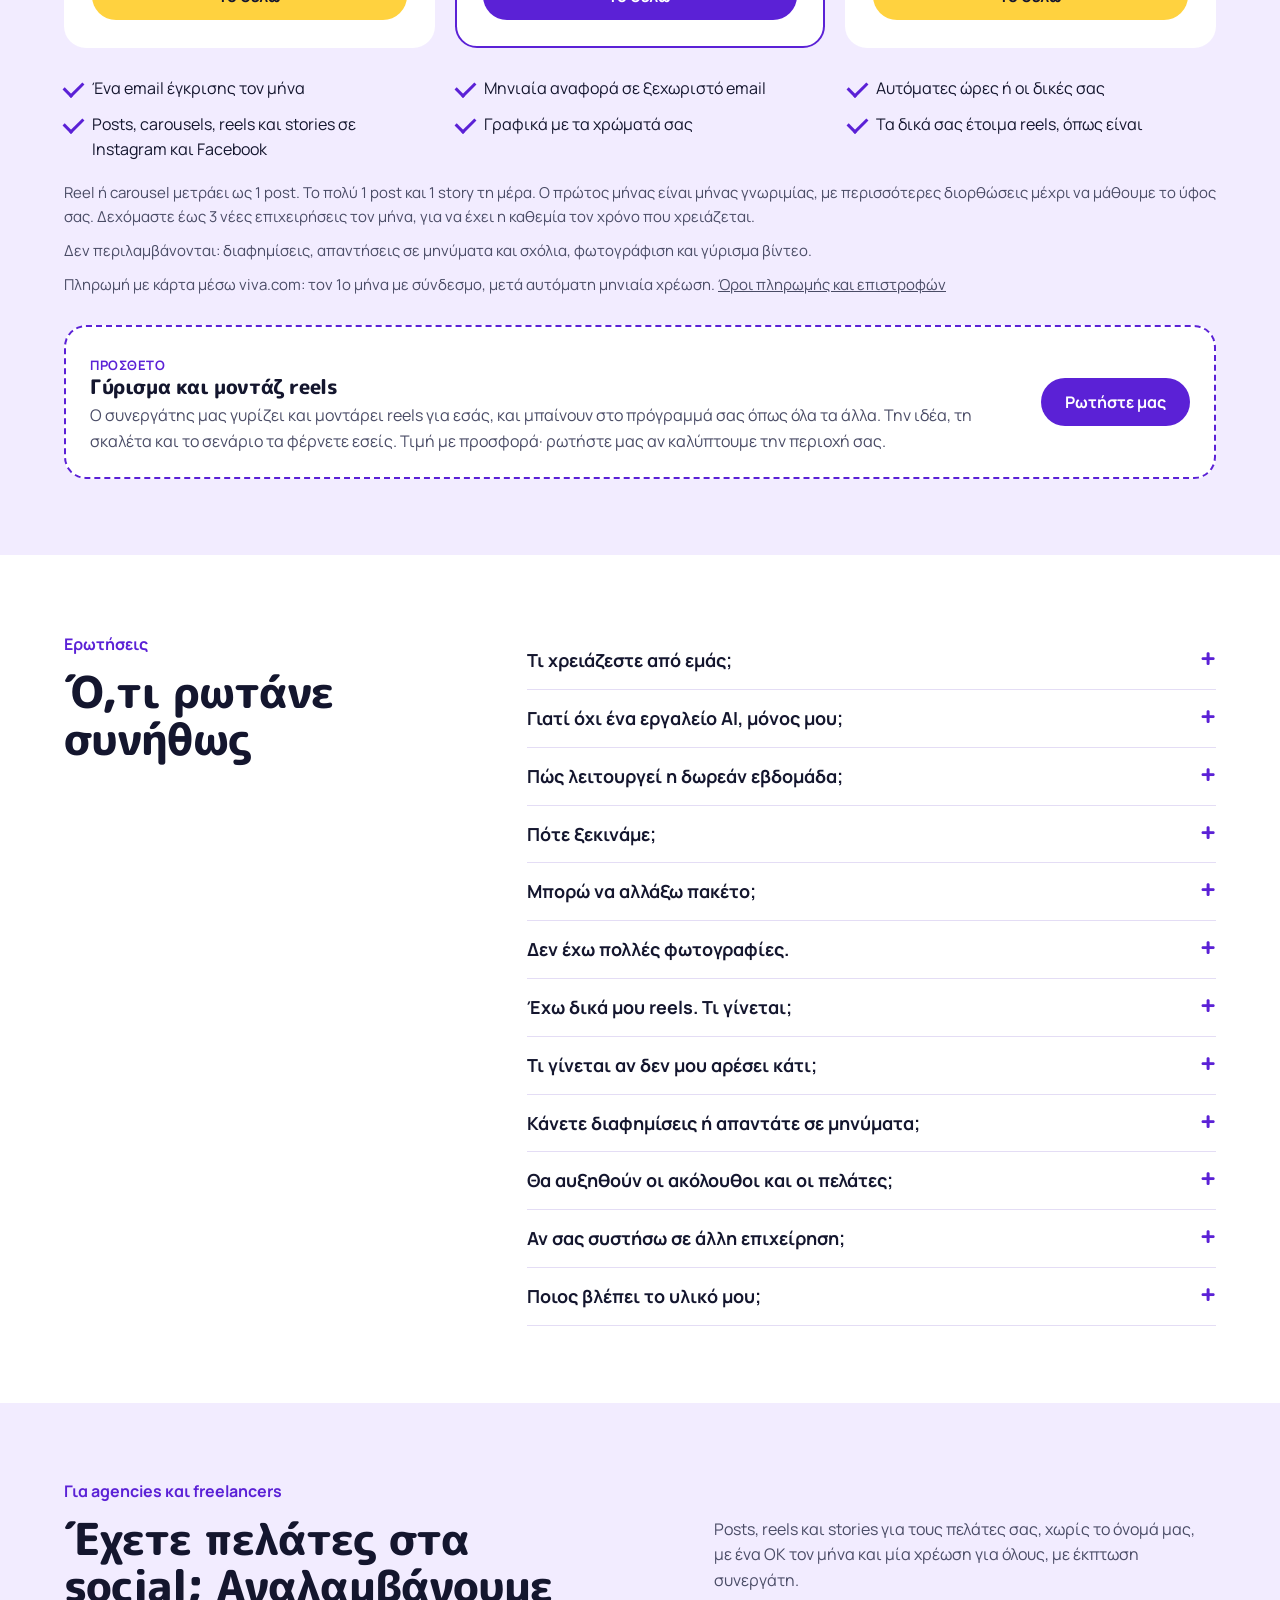
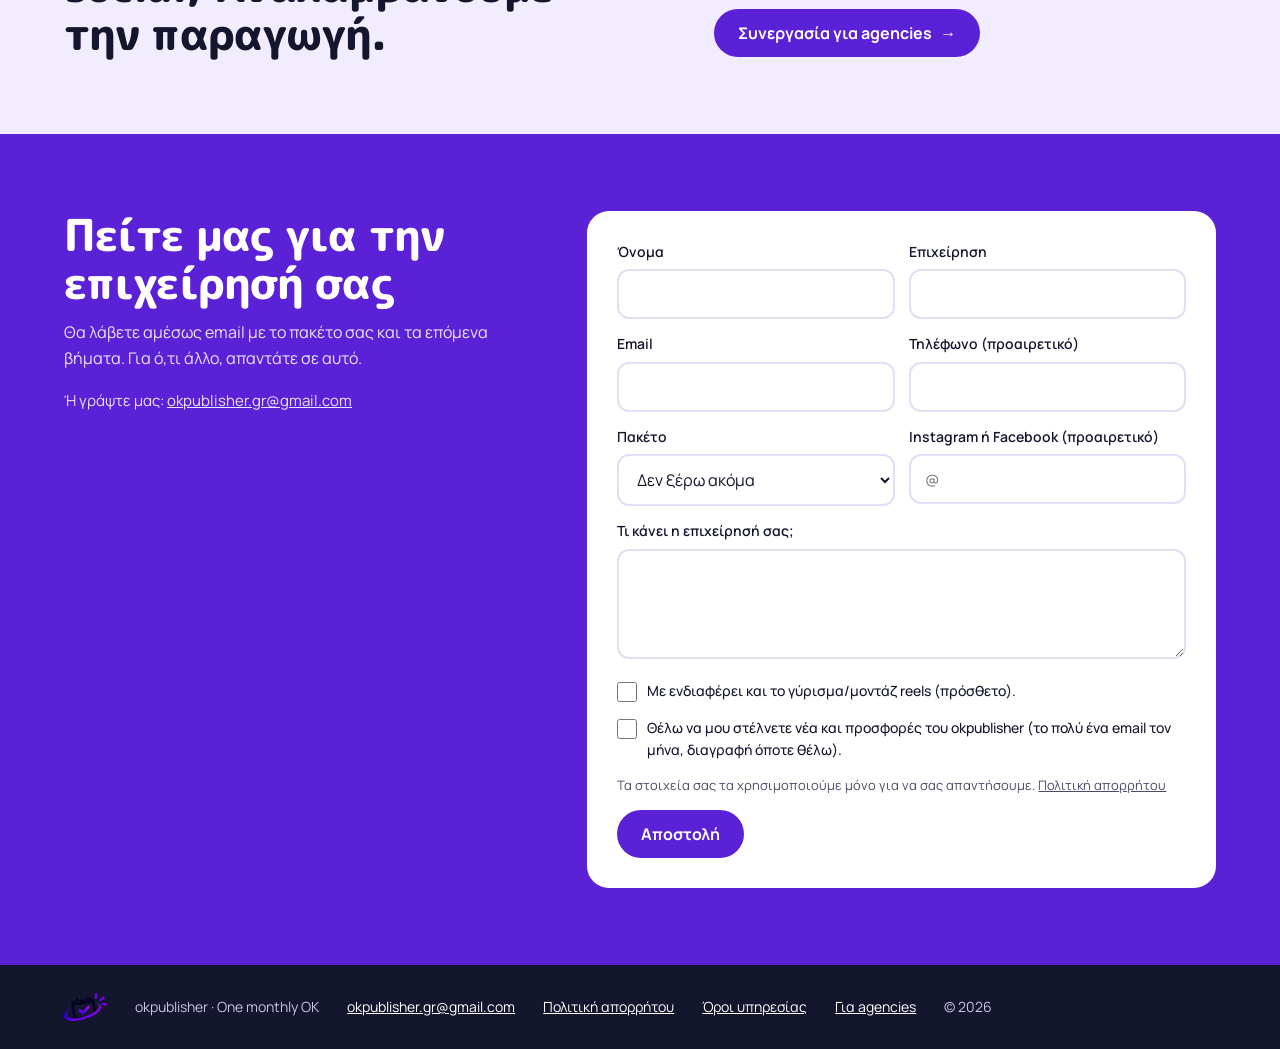
==== commit 0044a52a: "Συστάσεις: όροι v9 (Α.16), ερώτηση στην αρχική, πηγή «Σύσταση πελάτη» και στοιχεία στο διαχειριστικό" ====
--- a/index.html
+++ b/index.html
@@ -330,6 +330,7 @@
     <details><summary><span class="el">Τι γίνεται αν δεν μου αρέσει κάτι;</span><span class="en">What if I do not like something?</span></summary><p><span class="el">Γράφετε τον αριθμό και την αλλαγή, π.χ. «#7: άλλη φωτογραφία». Σας στέλνουμε νέα έκδοση στο ίδιο email. Τίποτα δεν βγαίνει πριν το ΟΚ σας.</span><span class="en">Write the number and the change, e.g. "#7: different photo". We send a new version in the same email. Nothing goes out before your OK.</span></p></details>
     <details><summary><span class="el">Κάνετε διαφημίσεις ή απαντάτε σε μηνύματα;</span><span class="en">Do you run ads or reply to messages?</span></summary><p><span class="el">Όχι. Κρατάμε τη σελίδα σας ζωντανή με δημοσιεύσεις. Τα μηνύματα και τα σχόλια μένουν σε εσάς, που ξέρετε καλύτερα τους πελάτες σας. Αν τρέχετε διαφημίσεις, ο προγραμματισμός μας δεν τις επηρεάζει, και όποιος τις τρέχει μπορεί να χρησιμοποιεί τα posts που ανεβάζουμε για την προώθηση του brand σας.</span><span class="en">No. We keep your page alive with posts. Messages and comments stay with you, since you know your customers best. If you run ads, our schedule does not affect them, and whoever runs them can use the posts we publish to promote your brand.</span></p></details>
     <details><summary><span class="el">Θα αυξηθούν οι ακόλουθοι και οι πελάτες;</span><span class="en">Will followers and customers grow?</span></summary><p><span class="el">Δεν το υποσχόμαστε. Μια σελίδα που ανεβάζει σταθερά, στις σωστές ώρες, βοηθά να σας βρίσκουν και να σας εμπιστεύονται. Στη μηνιαία αναφορά βλέπετε τι έφερε.</span><span class="en">We do not promise it. A page that posts steadily, at the right hours, helps people find and trust you. The monthly report shows what it brought.</span></p></details>
+    <details><summary><span class="el">Αν σας συστήσω σε άλλη επιχείρηση;</span><span class="en">What if I recommend you to another business?</span></summary><p><span class="el">Με κάθε συνδρομή παίρνετε δικό σας σύνδεσμο. Για κάθε επιχείρηση που ξεκινά από αυτόν, κερδίζετε €150 + ΦΠΑ έκπτωση στην επόμενη χρέωσή σας, δηλαδή έναν μήνα δωρεάν στο Βασικό. Γίνεται αυτόματα.</span><span class="en">Every subscription comes with your own link. For each business that starts through it, you get €150 + VAT off your next charge, which is a free month on Basic. It happens automatically.</span></p></details>
     <details><summary><span class="el">Ποιος βλέπει το υλικό μου;</span><span class="en">Who sees my material?</span></summary><p><span class="el">Το υλικό μένει στον δικό σας φάκελο Drive. Δημοσιεύεται μόνο ό,τι εγκρίνετε, και πρόσωπα που δεν πρέπει να φαίνονται θολώνονται.</span><span class="en">Your material stays in your own Drive folder. Only what you approve is published, and faces that should not be shown are blurred.</span></p></details>
   </div>
 </div></section>
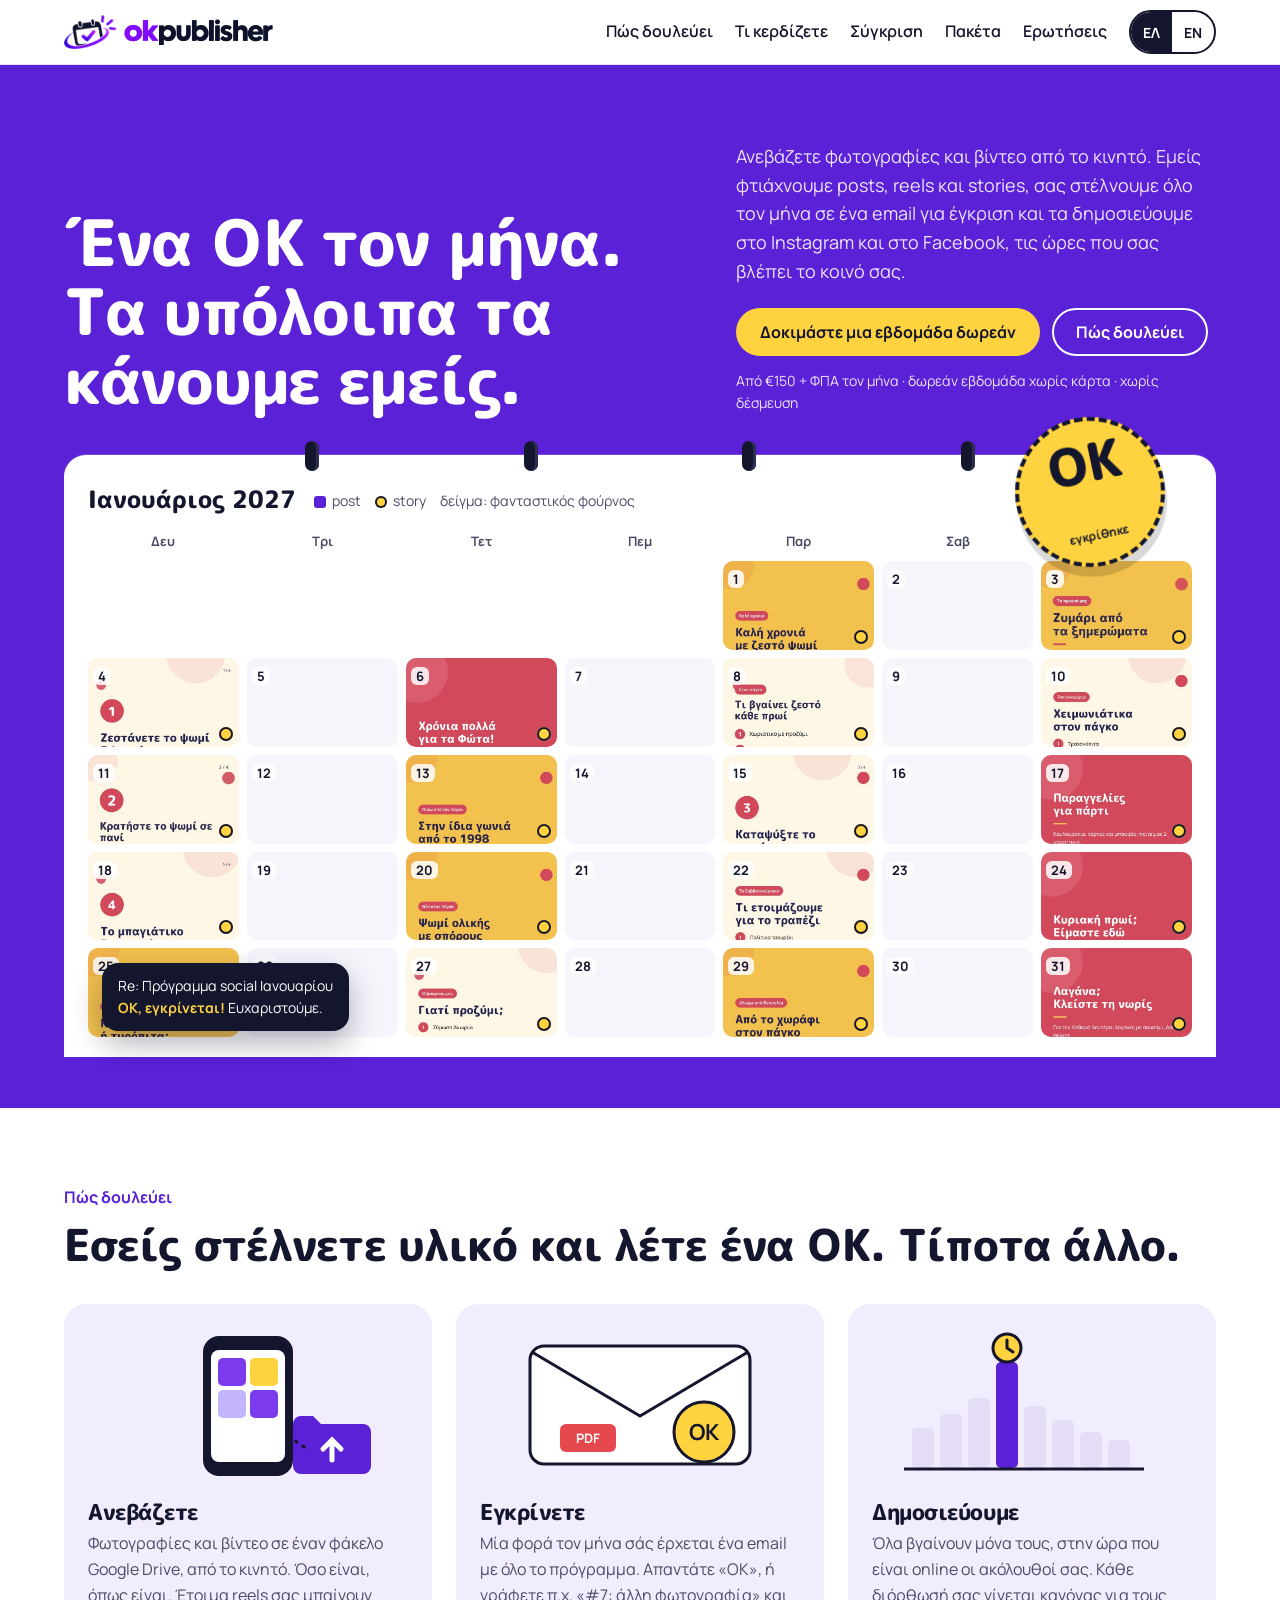
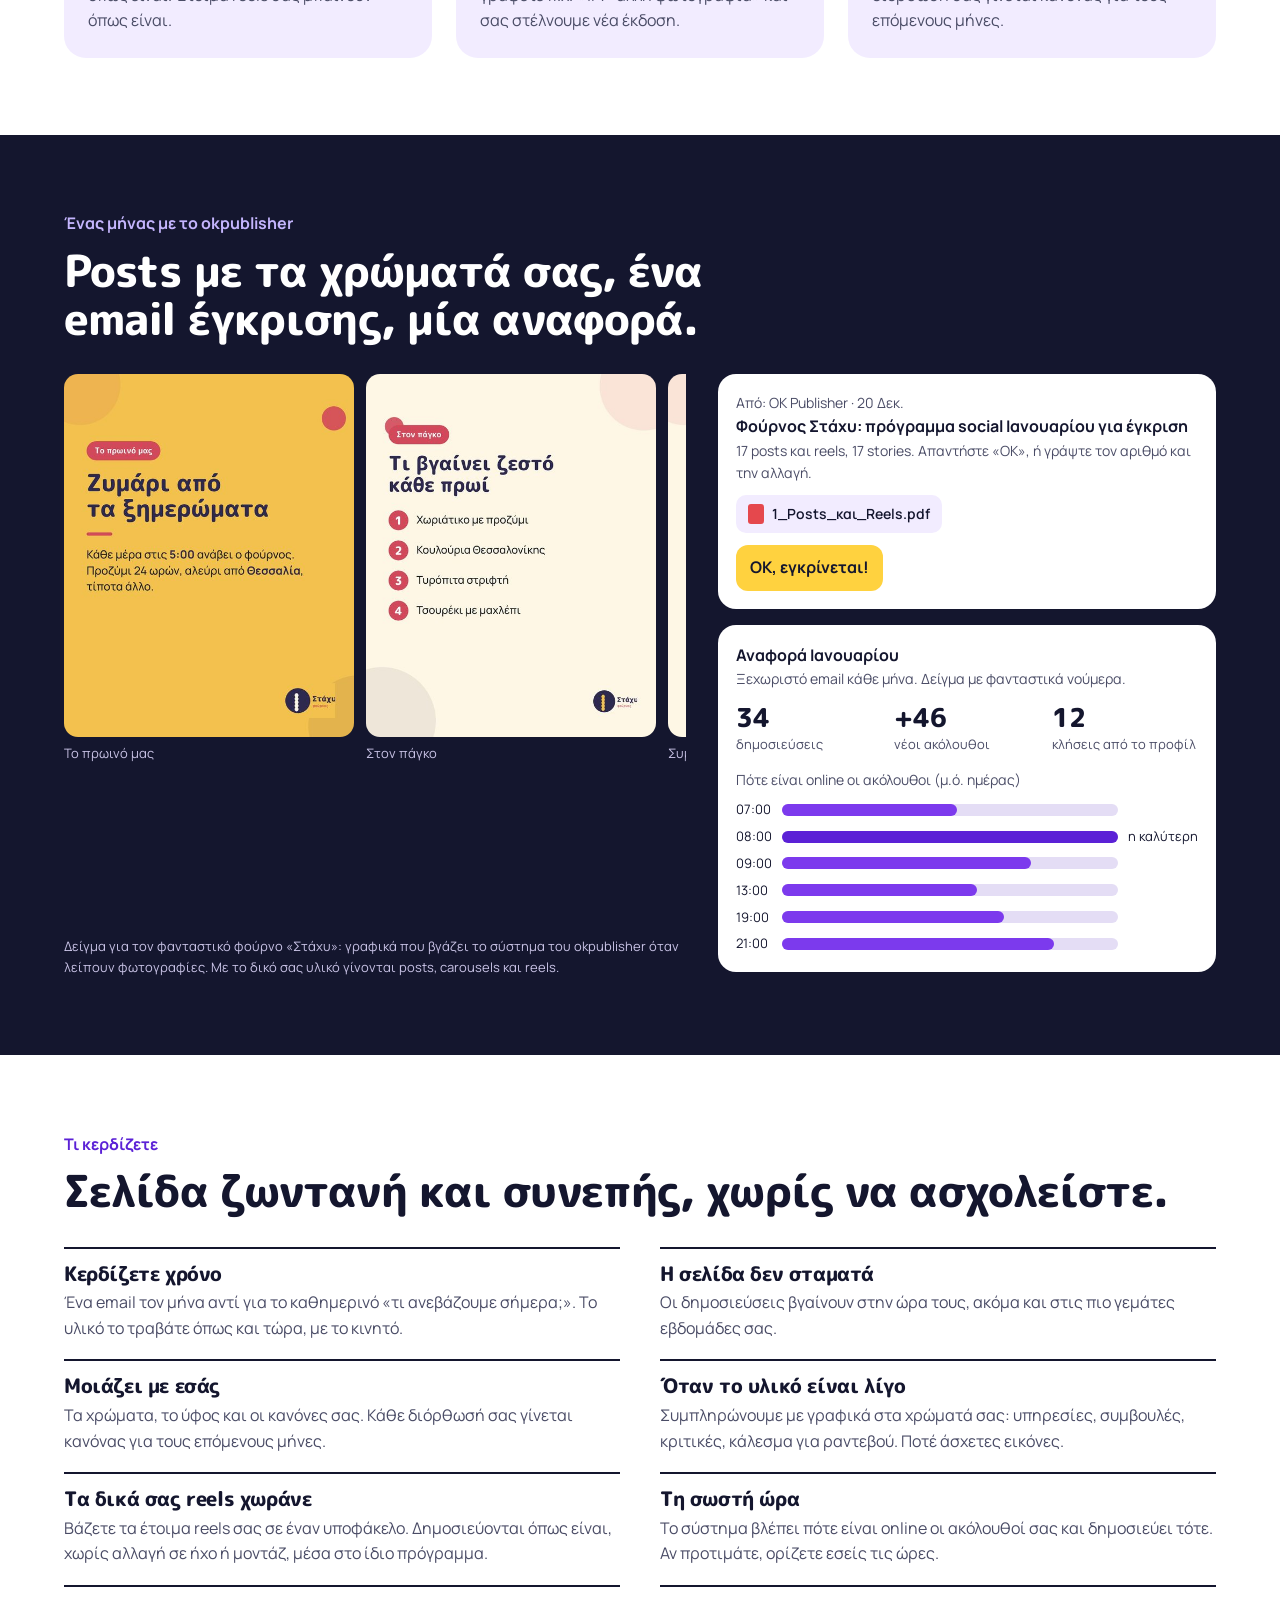
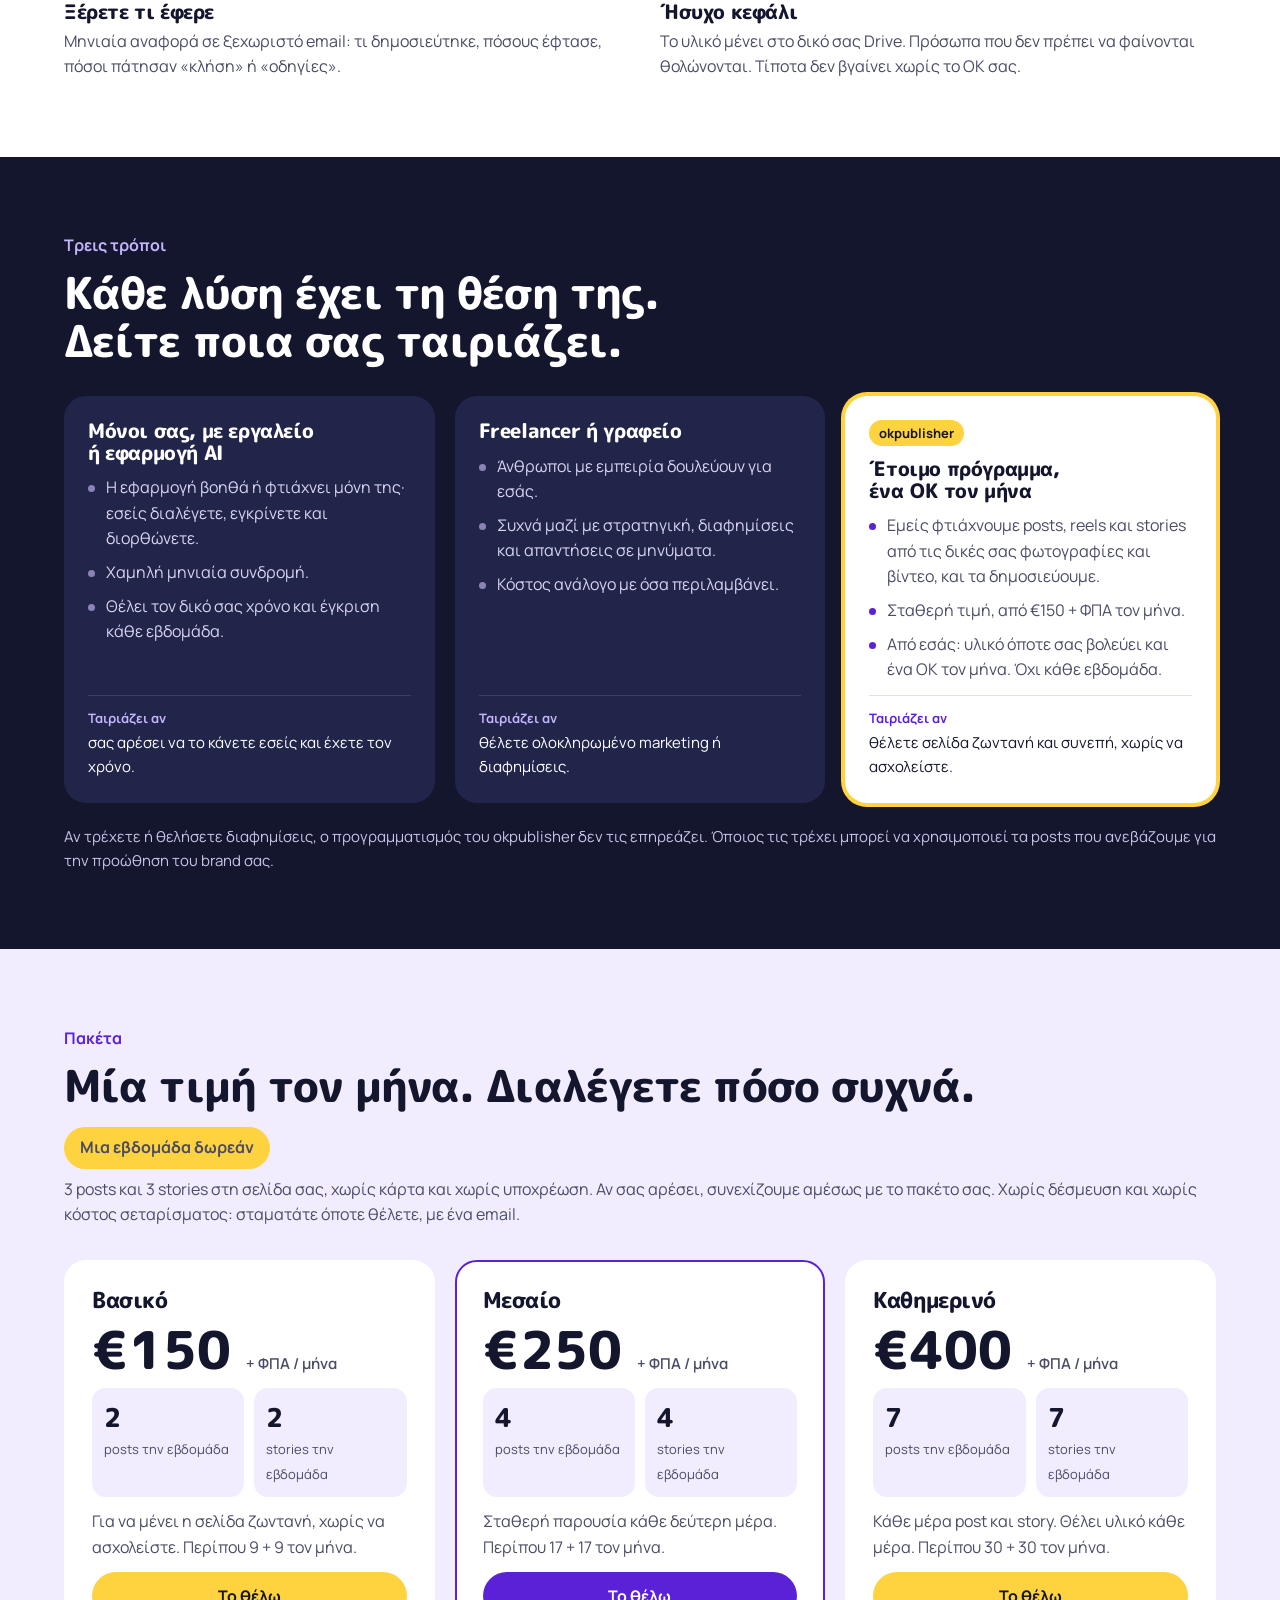
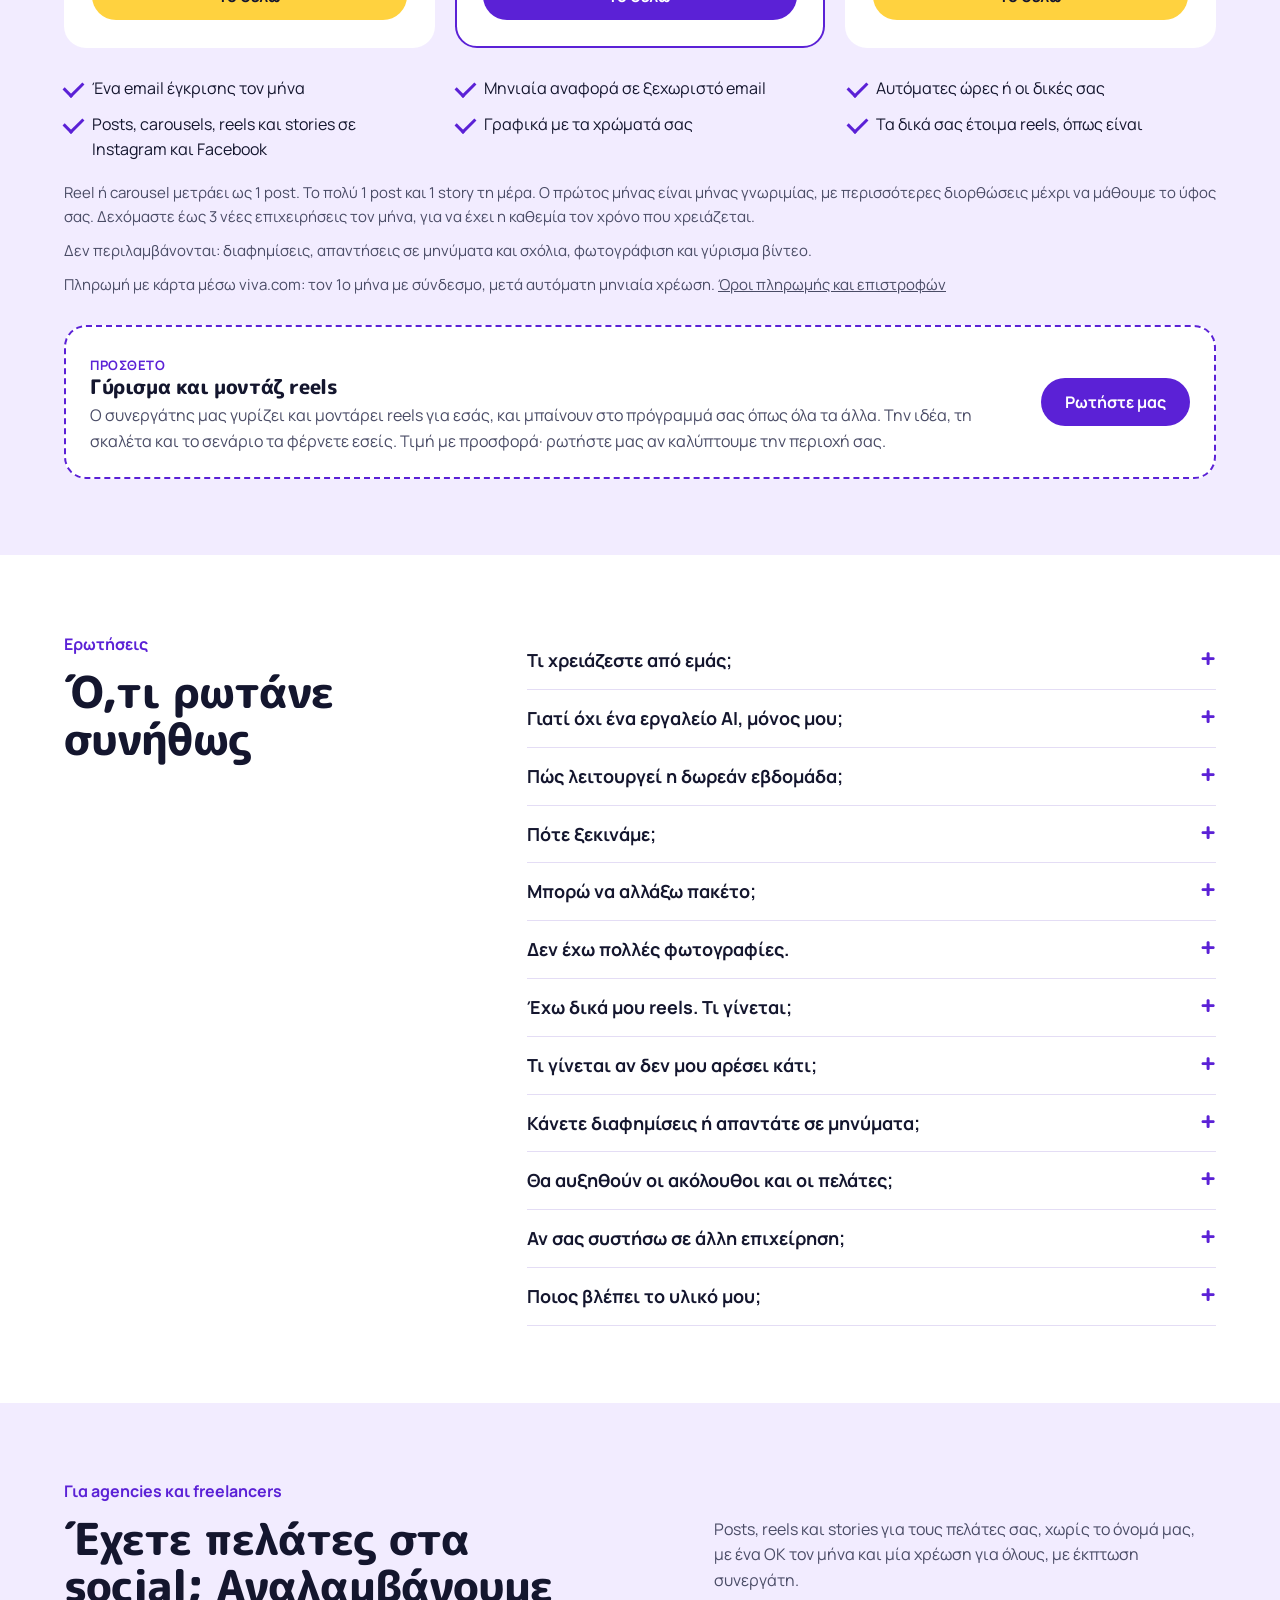
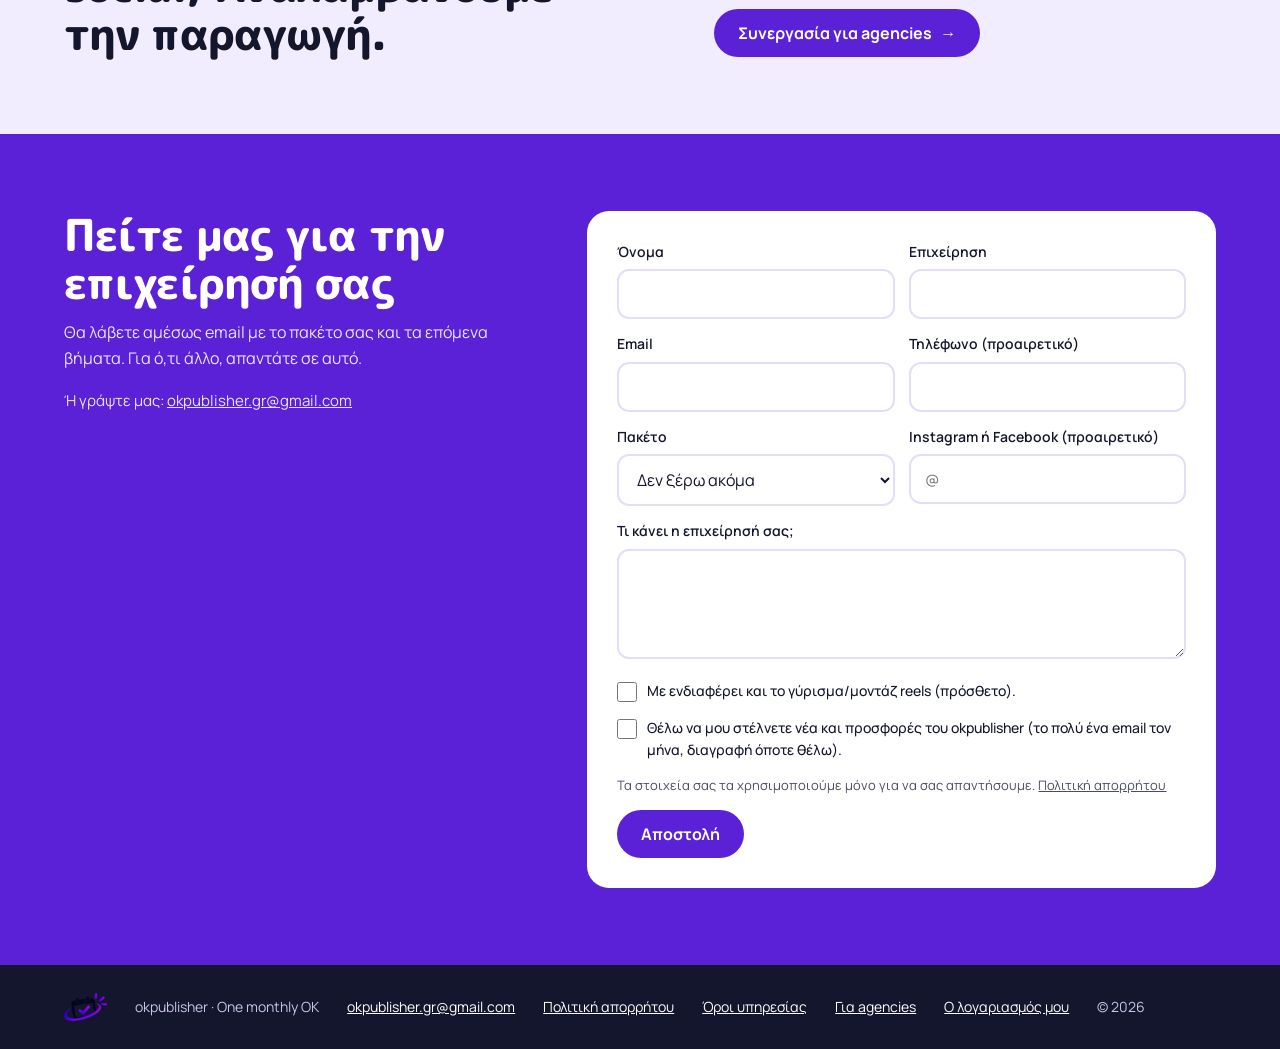
==== commit f436f88a: "Σελίδα πελάτη okpublisher.gr/client· admin: «Από τον πελάτη»· φόρμα: διεύθυνση καταστήματος· footer:" ====
--- a/index.html
+++ b/index.html
@@ -330,7 +330,7 @@
     <details><summary><span class="el">Τι γίνεται αν δεν μου αρέσει κάτι;</span><span class="en">What if I do not like something?</span></summary><p><span class="el">Γράφετε τον αριθμό και την αλλαγή, π.χ. «#7: άλλη φωτογραφία». Σας στέλνουμε νέα έκδοση στο ίδιο email. Τίποτα δεν βγαίνει πριν το ΟΚ σας.</span><span class="en">Write the number and the change, e.g. "#7: different photo". We send a new version in the same email. Nothing goes out before your OK.</span></p></details>
     <details><summary><span class="el">Κάνετε διαφημίσεις ή απαντάτε σε μηνύματα;</span><span class="en">Do you run ads or reply to messages?</span></summary><p><span class="el">Όχι. Κρατάμε τη σελίδα σας ζωντανή με δημοσιεύσεις. Τα μηνύματα και τα σχόλια μένουν σε εσάς, που ξέρετε καλύτερα τους πελάτες σας. Αν τρέχετε διαφημίσεις, ο προγραμματισμός μας δεν τις επηρεάζει, και όποιος τις τρέχει μπορεί να χρησιμοποιεί τα posts που ανεβάζουμε για την προώθηση του brand σας.</span><span class="en">No. We keep your page alive with posts. Messages and comments stay with you, since you know your customers best. If you run ads, our schedule does not affect them, and whoever runs them can use the posts we publish to promote your brand.</span></p></details>
     <details><summary><span class="el">Θα αυξηθούν οι ακόλουθοι και οι πελάτες;</span><span class="en">Will followers and customers grow?</span></summary><p><span class="el">Δεν το υποσχόμαστε. Μια σελίδα που ανεβάζει σταθερά, στις σωστές ώρες, βοηθά να σας βρίσκουν και να σας εμπιστεύονται. Στη μηνιαία αναφορά βλέπετε τι έφερε.</span><span class="en">We do not promise it. A page that posts steadily, at the right hours, helps people find and trust you. The monthly report shows what it brought.</span></p></details>
-    <details><summary><span class="el">Αν σας συστήσω σε άλλη επιχείρηση;</span><span class="en">What if I recommend you to another business?</span></summary><p><span class="el">Με κάθε συνδρομή παίρνετε δικό σας σύνδεσμο. Για κάθε επιχείρηση που ξεκινά από αυτόν, κερδίζετε €150 + ΦΠΑ έκπτωση στην επόμενη χρέωσή σας, δηλαδή έναν μήνα δωρεάν στο Βασικό. Γίνεται αυτόματα.</span><span class="en">Every subscription comes with your own link. For each business that starts through it, you get €150 + VAT off your next charge, which is a free month on Basic. It happens automatically.</span></p></details>
+    <details><summary><span class="el">Αν σας συστήσω σε άλλη επιχείρηση;</span><span class="en">What if I recommend you to another business?</span></summary><p><span class="el">Με κάθε συνδρομή παίρνετε δικό σας σύνδεσμο. Για κάθε επιχείρηση που ξεκινά από αυτόν, κερδίζετε €150 + ΦΠΑ έκπτωση στην επόμενη χρέωσή σας. Γίνεται αυτόματα.</span><span class="en">Every subscription comes with your own link. For each business that starts through it, you get €150 + VAT off your next charge. It happens automatically.</span></p></details>
     <details><summary><span class="el">Ποιος βλέπει το υλικό μου;</span><span class="en">Who sees my material?</span></summary><p><span class="el">Το υλικό μένει στον δικό σας φάκελο Drive. Δημοσιεύεται μόνο ό,τι εγκρίνετε, και πρόσωπα που δεν πρέπει να φαίνονται θολώνονται.</span><span class="en">Your material stays in your own Drive folder. Only what you approve is published, and faces that should not be shown are blurred.</span></p></details>
   </div>
 </div></section>
@@ -372,6 +372,7 @@
   <a href="privacy.html"><span class="el">Πολιτική απορρήτου</span><span class="en">Privacy policy</span></a>
   <a href="terms.html"><span class="el">Όροι υπηρεσίας</span><span class="en">Terms (in Greek)</span></a>
   <a href="agencies.html"><span class="el">Για agencies</span><span class="en">For agencies</span></a>
+  <a href="client/"><span class="el">Ο λογαριασμός μου</span><span class="en">My account</span></a>
   <span>© 2026</span>
 </div></footer>
 
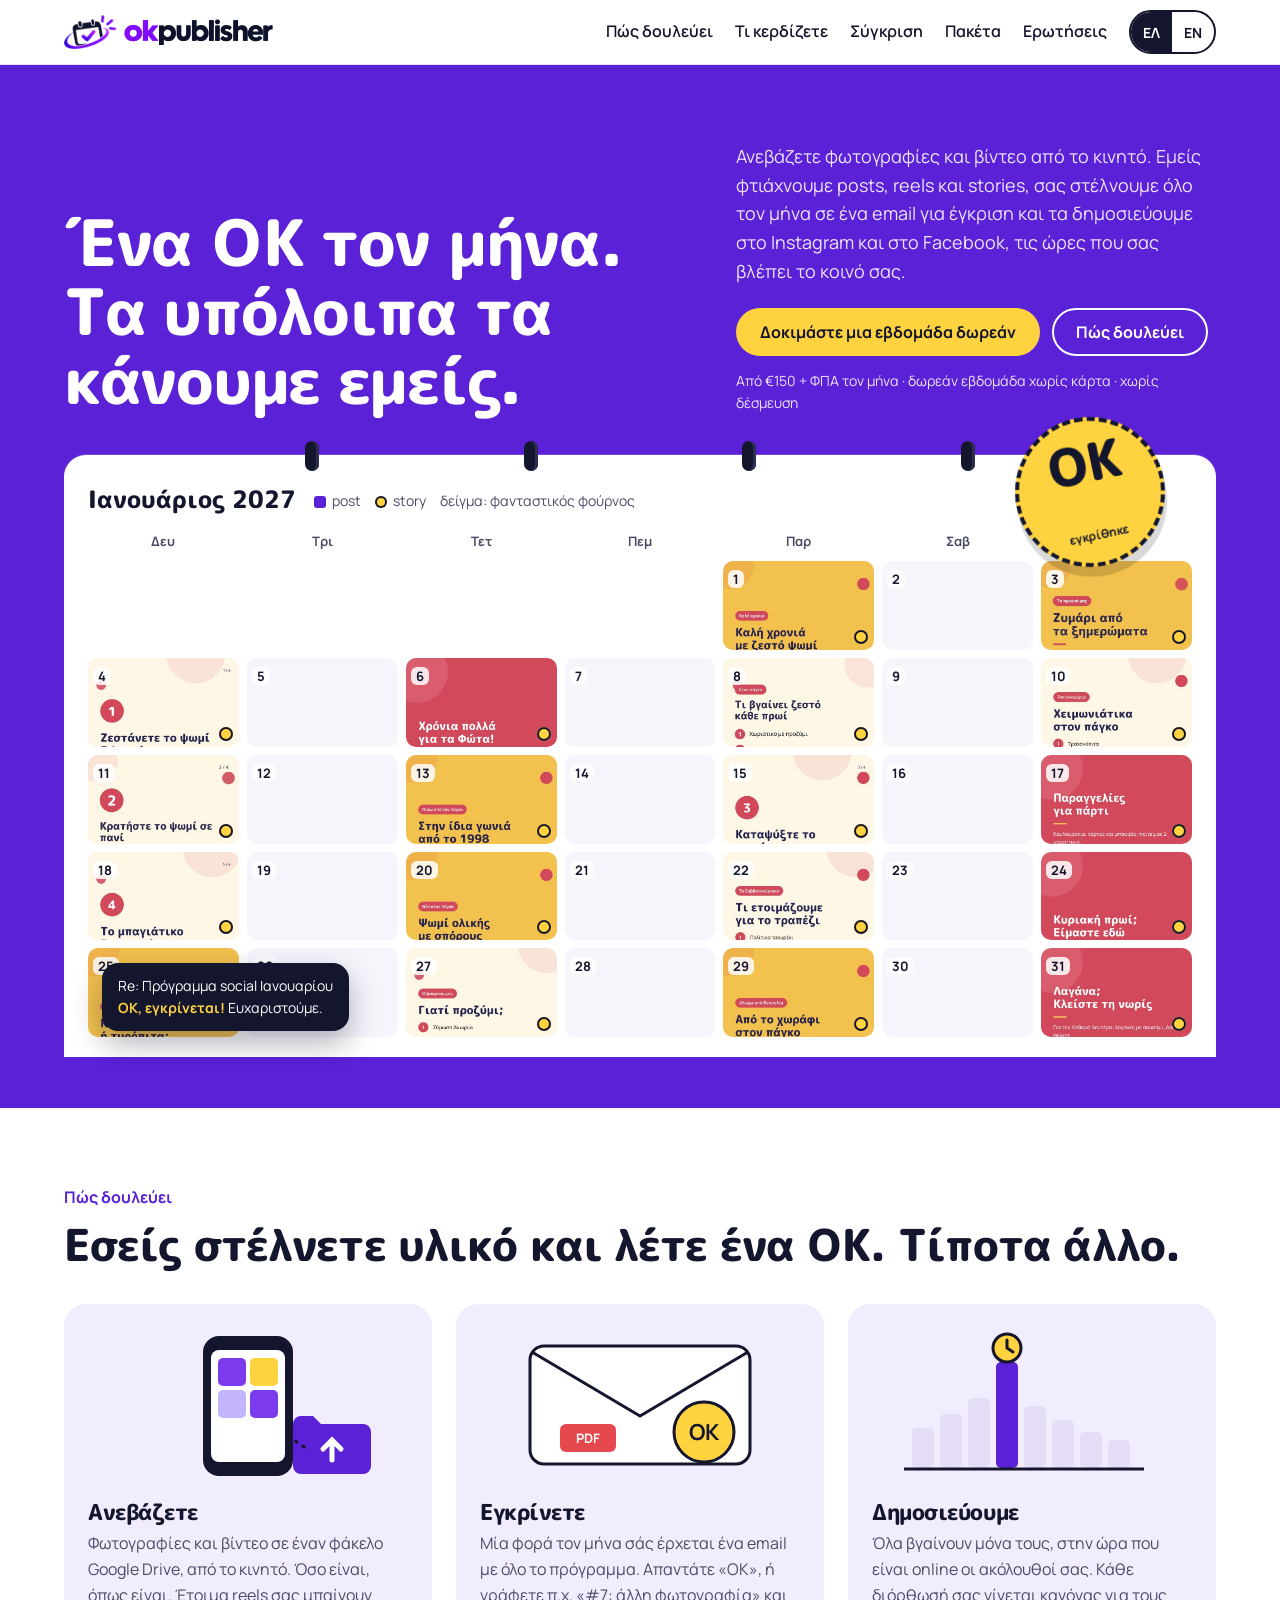
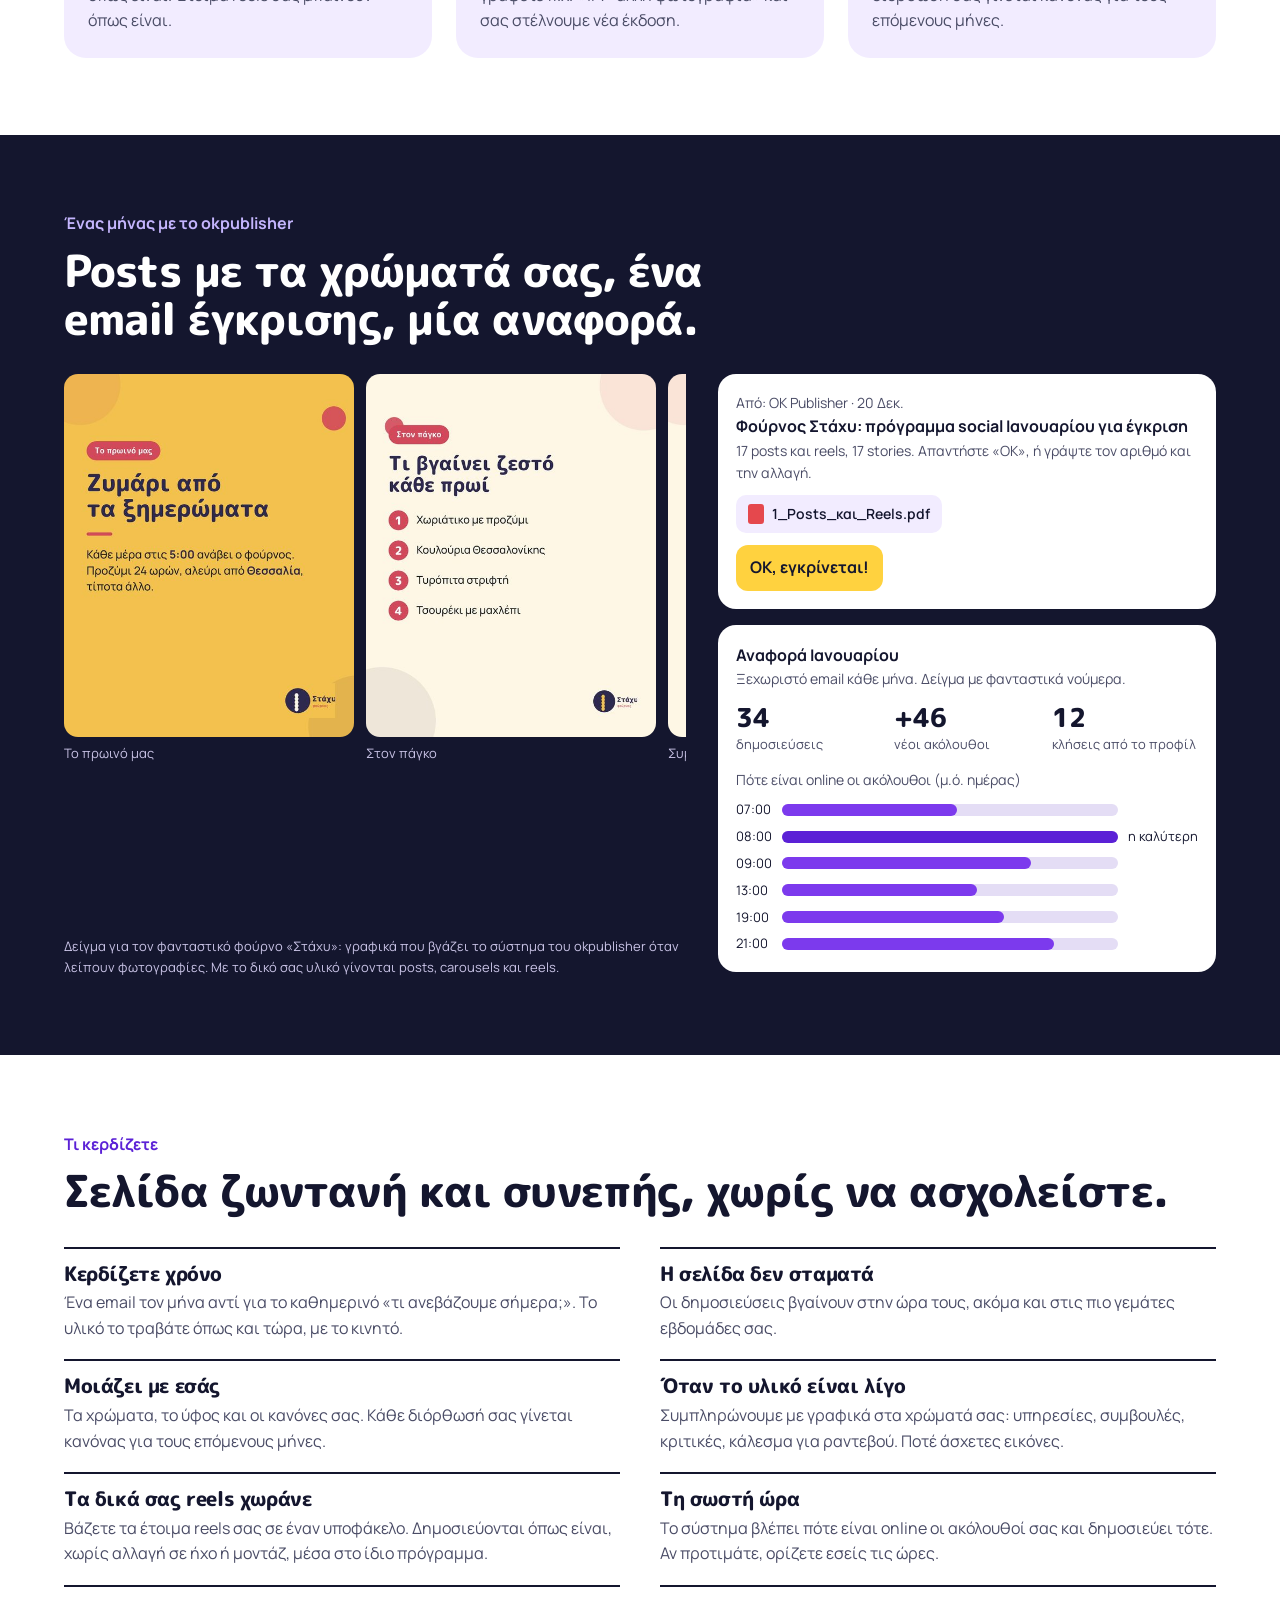
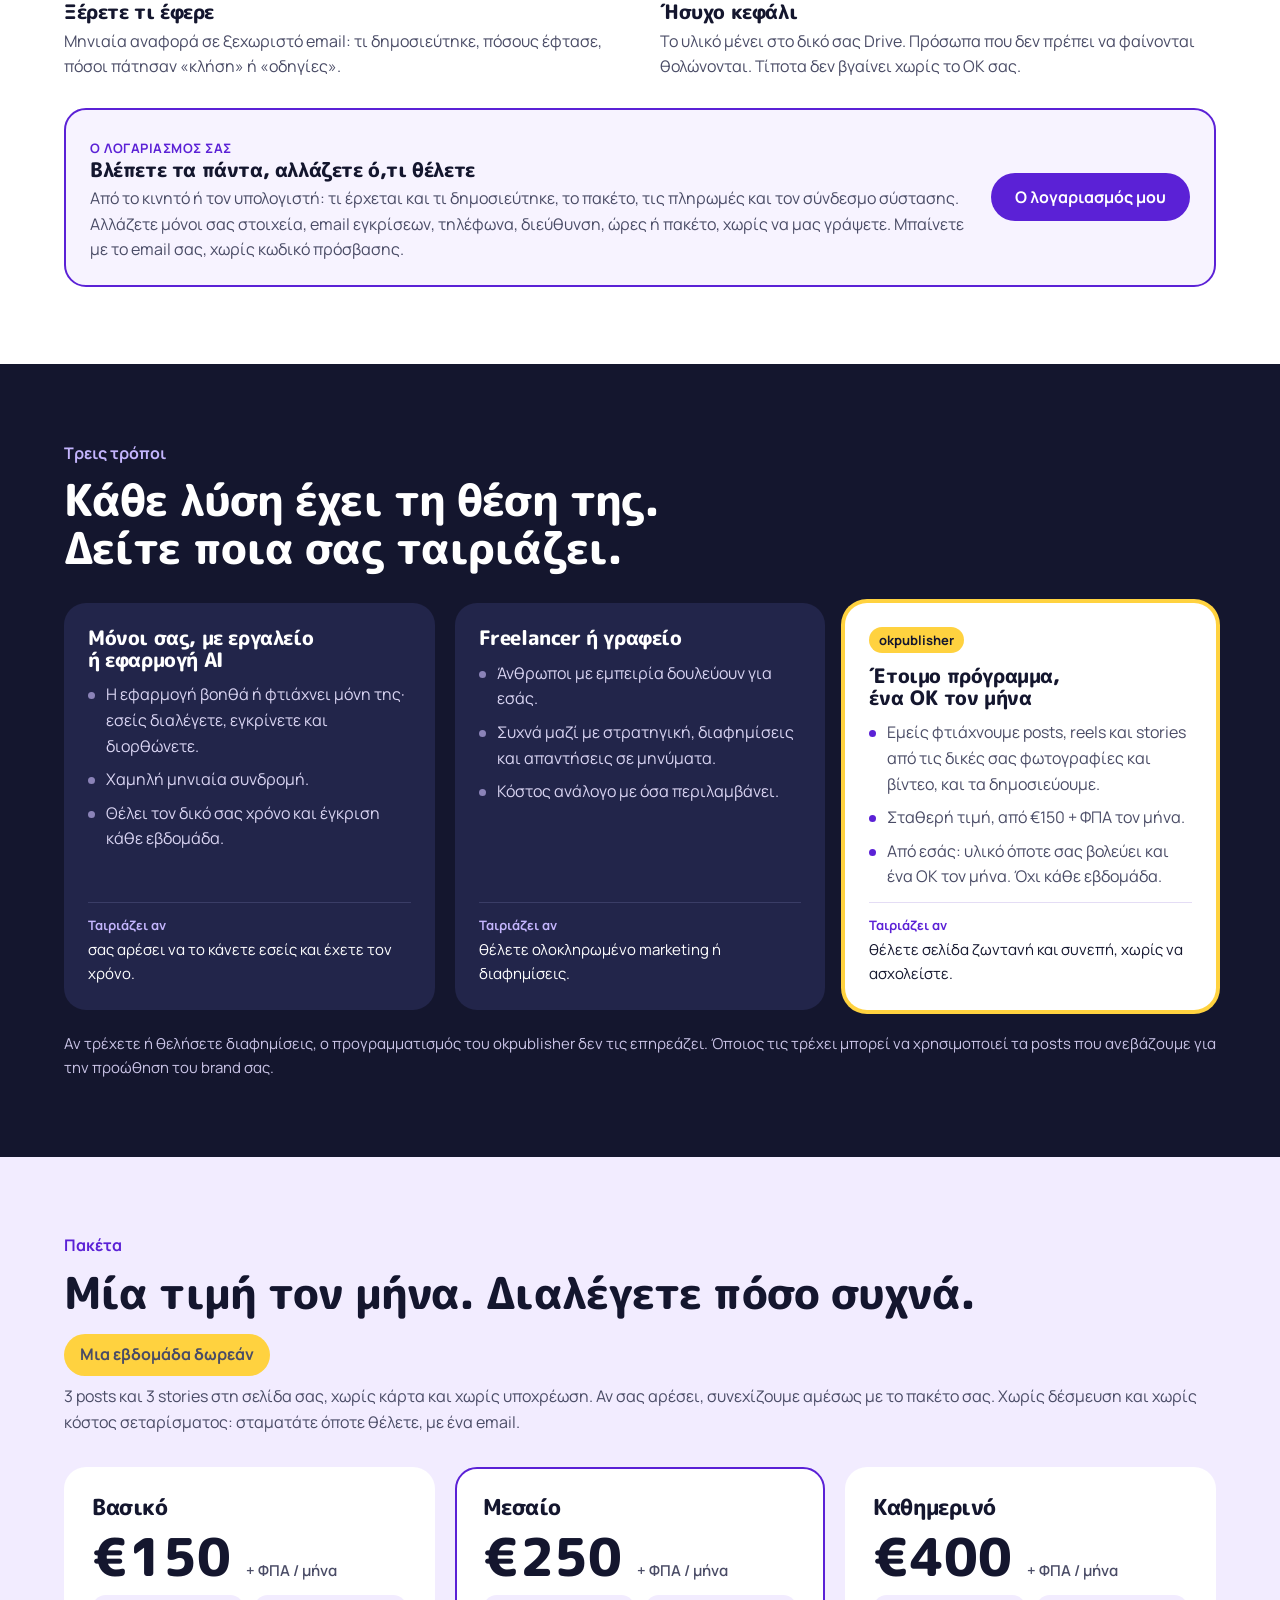
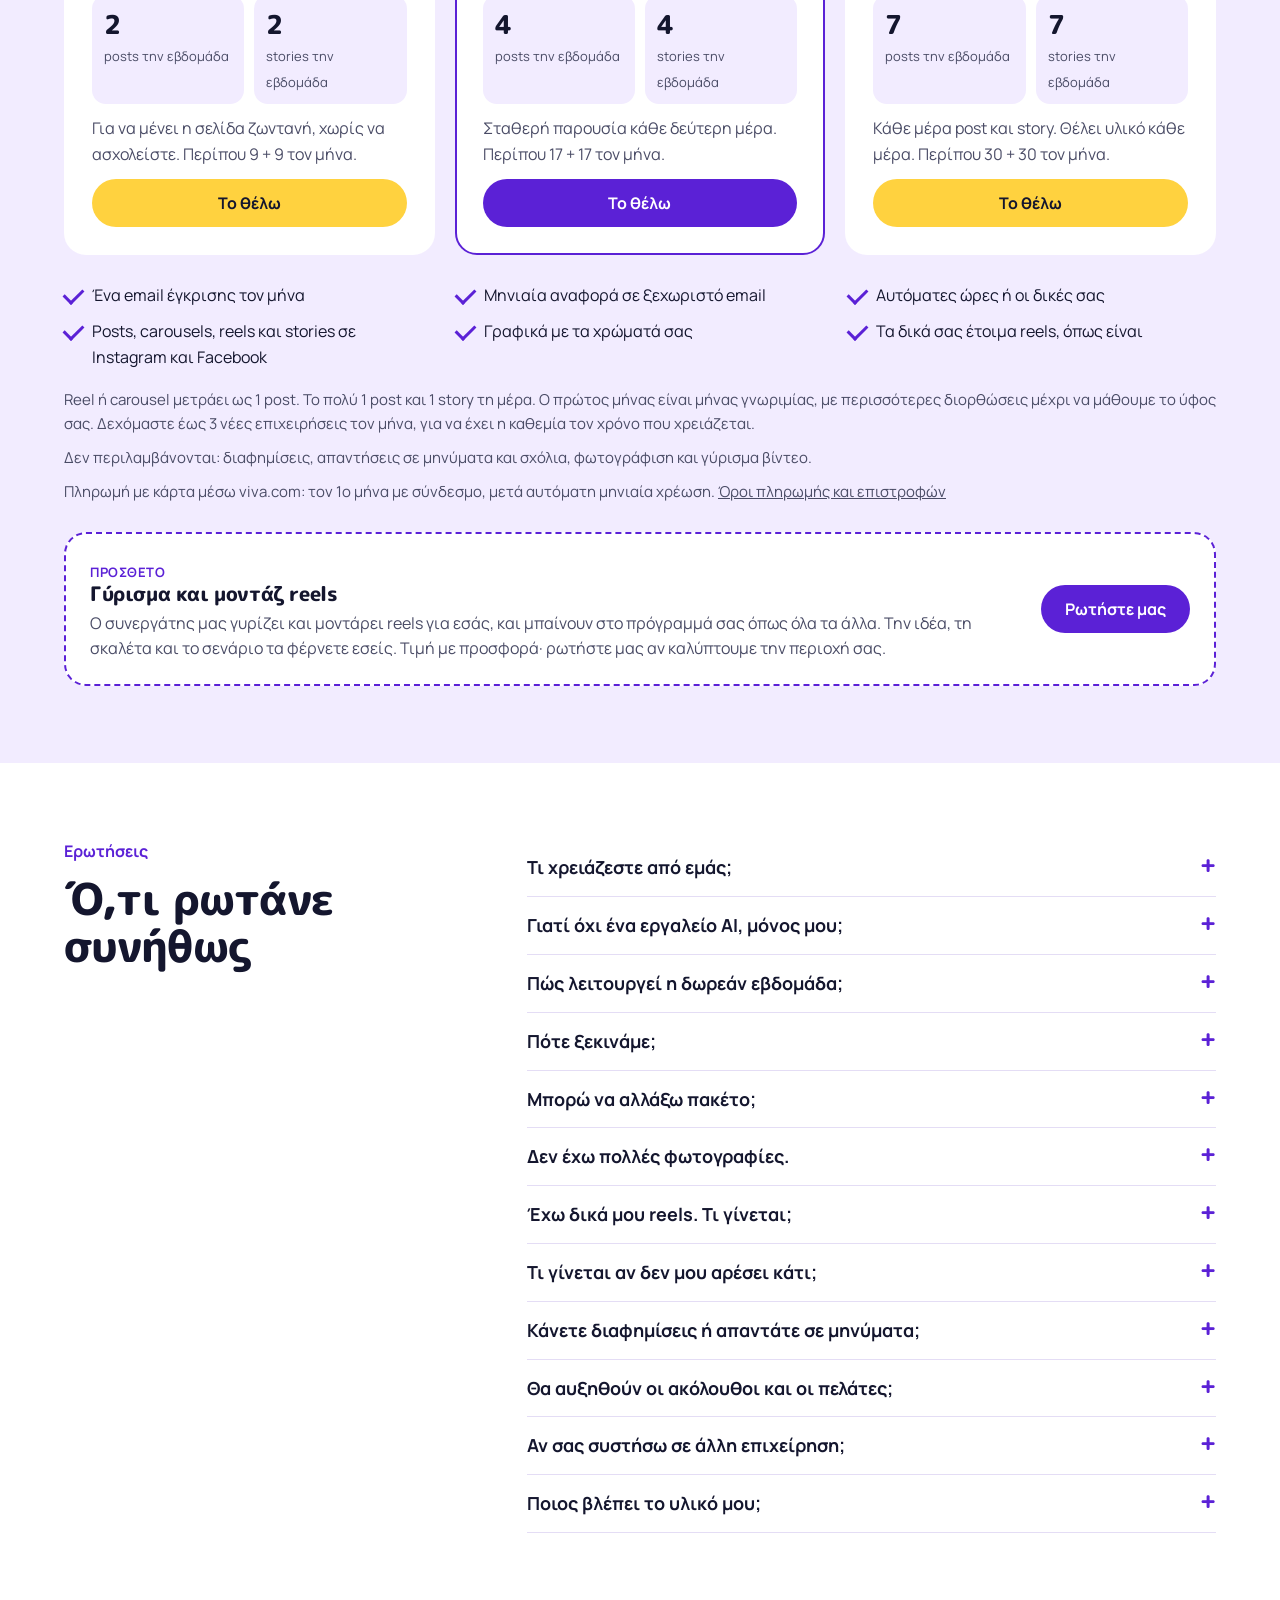
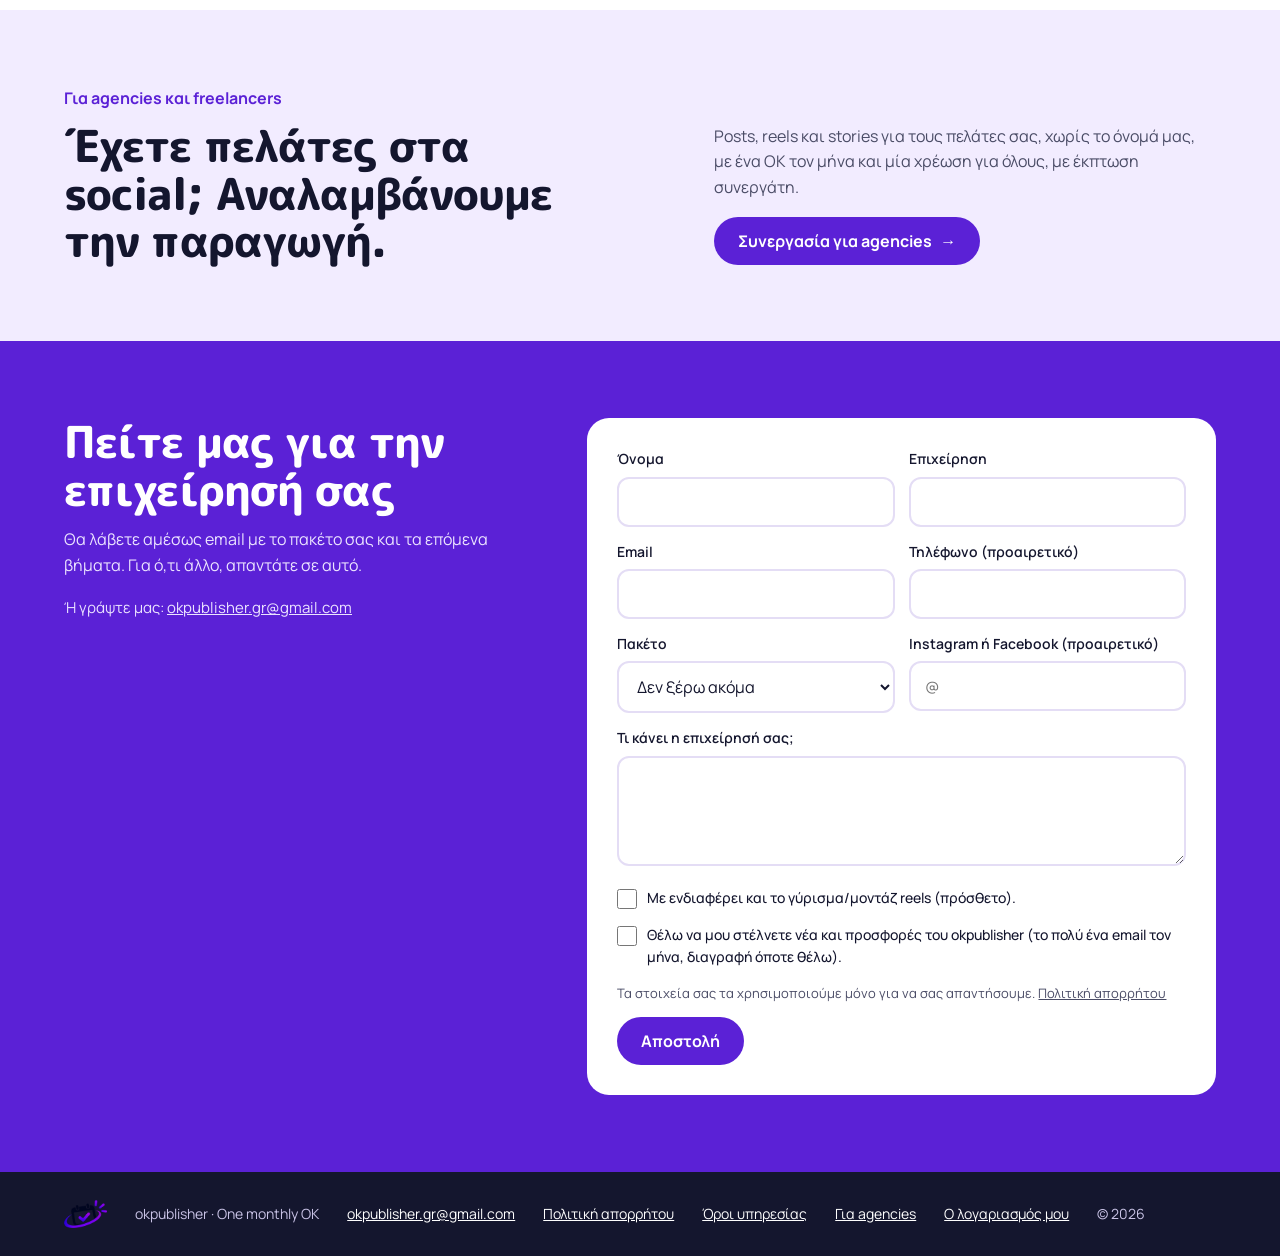
==== commit dd0a2cfa: "Αρχική: «Ο λογαριασμός σας» (βλέπετε τα πάντα, αλλάζετε ό,τι θέλετε) + ερώτηση πακέτου Co-Authored-B" ====
--- a/index.html
+++ b/index.html
@@ -137,6 +137,7 @@
 .addon h3{font-size:20px}
 .addon p{color:var(--mut);margin-top:6px}
 .addon .lbl{font-size:13px;font-weight:700;color:var(--v);text-transform:uppercase;letter-spacing:.04em}
+.addon.acct{border-style:solid;background:#F7F3FF}
 @media(max-width:700px){.addon{grid-template-columns:1fr}}
 .excl{margin-top:10px;color:var(--mut);font-size:15px}
 .pl{display:grid;grid-template-columns:repeat(3,minmax(0,1fr));gap:20px;margin-top:32px}
@@ -288,6 +289,7 @@
     <div><h3><span class="el">Ξέρετε τι έφερε</span><span class="en">You see what it brought</span></h3><p><span class="el">Μηνιαία αναφορά σε ξεχωριστό email: τι δημοσιεύτηκε, πόσους έφτασε, πόσοι πάτησαν «κλήση» ή «οδηγίες».</span><span class="en">A monthly report in a separate email: what went out, who it reached, how many tapped “call” or “directions”.</span></p></div>
     <div><h3><span class="el">Ήσυχο κεφάλι</span><span class="en">Peace of mind</span></h3><p><span class="el">Το υλικό μένει στο δικό σας Drive. Πρόσωπα που δεν πρέπει να φαίνονται θολώνονται. Τίποτα δεν βγαίνει χωρίς το ΟΚ σας.</span><span class="en">Your material stays in your own Drive. Faces that should not be shown are blurred. Nothing goes out without your OK.</span></p></div>
   </div>
+  <div class="addon acct"><div><p class="lbl"><span class="el">Ο λογαριασμός σας</span><span class="en">Your account</span></p><h3><span class="el">Βλέπετε τα πάντα, αλλάζετε ό,τι θέλετε</span><span class="en">See everything, change anything</span></h3><p><span class="el">Από το κινητό ή τον υπολογιστή: τι έρχεται και τι δημοσιεύτηκε, το πακέτο, τις πληρωμές και τον σύνδεσμο σύστασης. Αλλάζετε μόνοι σας στοιχεία, email εγκρίσεων, τηλέφωνα, διεύθυνση, ώρες ή πακέτο, χωρίς να μας γράψετε. Μπαίνετε με το email σας, χωρίς κωδικό πρόσβασης.</span><span class="en">From your phone or computer: what is coming up and what went out, your plan, payments and referral link. Change your details, approval email, phone numbers, address, posting times or plan yourself, without writing to us. Sign in with your email, no password.</span></p></div><a class="btn v" href="client/"><span class="el">Ο λογαριασμός μου</span><span class="en">My account</span></a></div>
 </div></section>
 
 <section class="band cmp" id="compare"><div class="in">
@@ -324,7 +326,7 @@
     <details><summary><span class="el">Γιατί όχι ένα εργαλείο AI, μόνος μου;</span><span class="en">Why not use an AI tool myself?</span></summary><p><span class="el">Μπορείτε, και για πολλούς είναι καλή λύση. Οι εφαρμογές AI φτιάχνουν περιεχόμενο, αλλά συνήθως σας ζητούν να διαλέγετε, να εγκρίνετε και να διορθώνετε κάθε εβδομάδα. Με το okpublisher τη δουλειά την κάνουμε εμείς: δουλεύουμε τις δικές σας φωτογραφίες και βίντεο, φτιάχνουμε και stories, και εσείς εγκρίνετε μία φορά τον μήνα.</span><span class="en">You can, and for many it is a good option. AI apps create content, but they usually ask you to choose, approve and correct every week. With okpublisher we do the work: we use your own photos and videos, make stories too, and you approve once a month.</span></p></details>
     <details><summary><span class="el">Πώς λειτουργεί η δωρεάν εβδομάδα;</span><span class="en">How does the free week work?</span></summary><p><span class="el">Σετάρουμε μαζί σελίδα, φάκελο και ύφος. Από το υλικό σας ετοιμάζουμε 3 posts και 3 stories, τα εγκρίνετε με ένα «ΟΚ» και δημοσιεύονται μέσα σε μια εβδομάδα. Από την 5η μέρα σάς ρωτάμε αν συνεχίζουμε: αν ναι, διαλέγετε πακέτο, πληρώνετε με κάρτα και ξεκινάμε αμέσως· αν όχι, δεν χρωστάτε τίποτα. Μία δωρεάν εβδομάδα ανά επιχείρηση.</span><span class="en">We set up your page, folder and style together. From your material we prepare 3 posts and 3 stories, you approve them with one “OK”, and they are published within a week. From day 5 we ask whether to continue: if yes, you choose a plan, pay by card and we start right away; if not, you owe nothing. One free week per business.</span></p></details>
     <details><summary><span class="el">Πότε ξεκινάμε;</span><span class="en">When do we start?</span></summary><p><span class="el">Αμέσως. Η δωρεάν εβδομάδα ξεκινά μόλις ολοκληρωθεί το σετάρισμα. Μόλις πληρώσετε, ετοιμάζουμε το πρόγραμμα των επόμενων 30 ημερών και σας το στέλνουμε για «ΟΚ» σε 1–2 μέρες. Μετά, κάθε περίοδος ξεκινά την ίδια μέρα του μήνα και το πρόγραμμά της σας έρχεται περίπου μία εβδομάδα πριν.</span><span class="en">Right away. The free week starts as soon as setup is complete. Once you pay, we prepare the next 30 days and send them for your “OK” within 1–2 days. After that, each period starts on the same day of the month and you get its schedule about a week before.</span></p></details>
-    <details><summary><span class="el">Μπορώ να αλλάξω πακέτο;</span><span class="en">Can I change plan?</span></summary><p><span class="el">Ναι, προς τα πάνω ή προς τα κάτω, με το κουμπί «Αλλαγή πακέτου» στα email πληρωμής. Έως τη 19η μέρα της περιόδου σας ισχύει από την επόμενη περίοδο· μετά, από τη μεθεπόμενη. Χωρίς χρεώσεις αλλαγής.</span><span class="en">Yes, up or down, with the “Change plan” button in your payment emails. By day 19 of your period it applies from the next period; after that, from the one after. No change fees.</span></p></details>
+    <details><summary><span class="el">Μπορώ να αλλάξω πακέτο;</span><span class="en">Can I change plan?</span></summary><p><span class="el">Ναι, προς τα πάνω ή προς τα κάτω, από τον <a href="client/">λογαριασμό σας</a> ή με το κουμπί «Αλλαγή πακέτου» στα email πληρωμής. Έως τη 19η μέρα της περιόδου σας ισχύει από την επόμενη περίοδο· μετά, από τη μεθεπόμενη. Χωρίς χρεώσεις αλλαγής.</span><span class="en">Yes, up or down, from <a href="client/">your account</a> or with the “Change plan” button in your payment emails. By day 19 of your period it applies from the next period; after that, from the one after. No change fees.</span></p></details>
     <details><summary><span class="el">Δεν έχω πολλές φωτογραφίες.</span><span class="en">I do not have many photos.</span></summary><p><span class="el">Δεν πειράζει: συμπληρώνουμε με γραφικά στα χρώματά σας. Όσο περισσότερο υλικό στέλνετε, τόσο πιο ζωντανή η σελίδα.</span><span class="en">That is fine: we fill in with graphics in your colours. The more you send, the livelier the page.</span></p></details>
     <details><summary><span class="el">Έχω δικά μου reels. Τι γίνεται;</span><span class="en">I have my own reels. What happens?</span></summary><p><span class="el">Τα βάζετε στον υποφάκελο «REELS ΕΤΟΙΜΑ» του φακέλου σας. Δημοσιεύονται όπως είναι, χωρίς αλλαγή σε ήχο ή μοντάζ, στις θέσεις των reels του προγράμματος, και περνούν από την ίδια μηνιαία έγκριση. Για συγκεκριμένη μέρα, βάλτε την ημερομηνία στην αρχή του ονόματος (π.χ. «2027-01-15 …»).</span><span class="en">Put them in the “REELS ΕΤΟΙΜΑ” subfolder of your folder. They go out as they are, sound and edit untouched, in the schedule’s reel slots, and go through the same monthly approval. For a specific day, start the file name with the date (e.g. “2027-01-15 …”).</span></p></details>
     <details><summary><span class="el">Τι γίνεται αν δεν μου αρέσει κάτι;</span><span class="en">What if I do not like something?</span></summary><p><span class="el">Γράφετε τον αριθμό και την αλλαγή, π.χ. «#7: άλλη φωτογραφία». Σας στέλνουμε νέα έκδοση στο ίδιο email. Τίποτα δεν βγαίνει πριν το ΟΚ σας.</span><span class="en">Write the number and the change, e.g. "#7: different photo". We send a new version in the same email. Nothing goes out before your OK.</span></p></details>
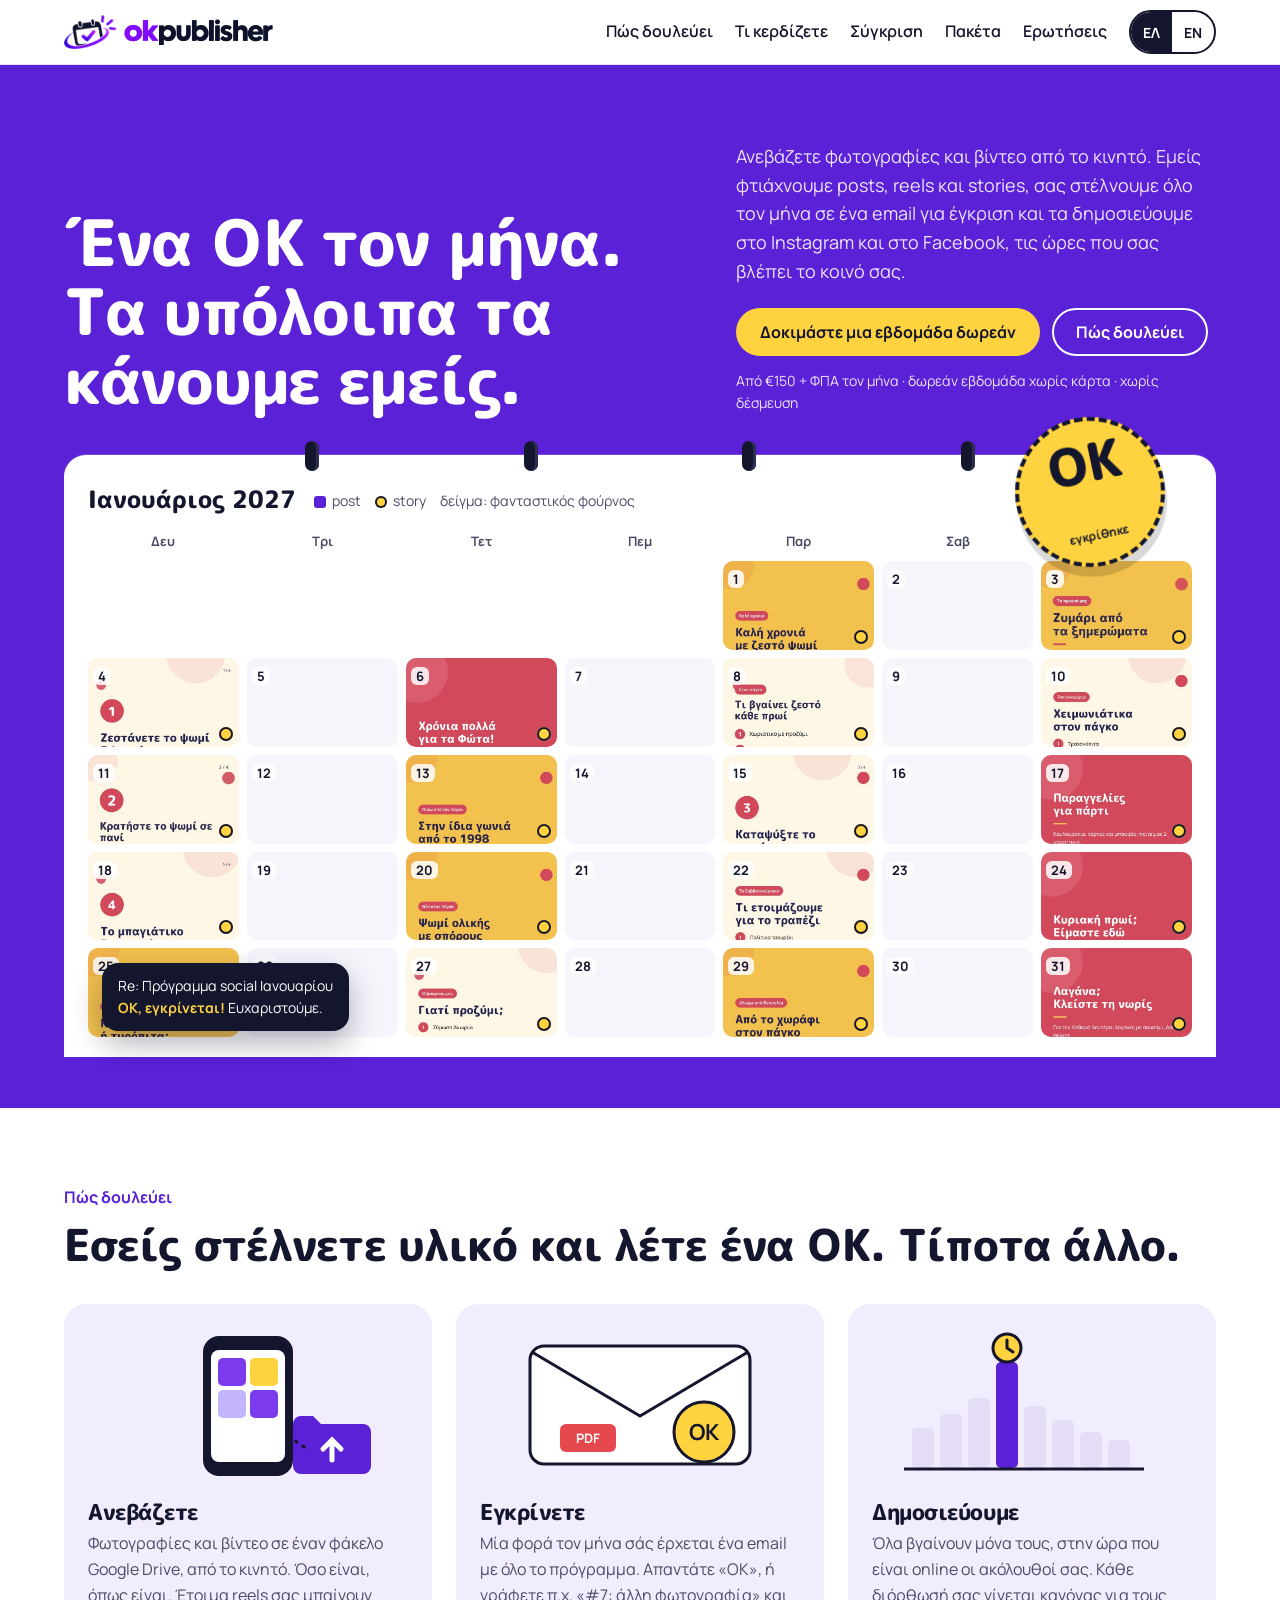
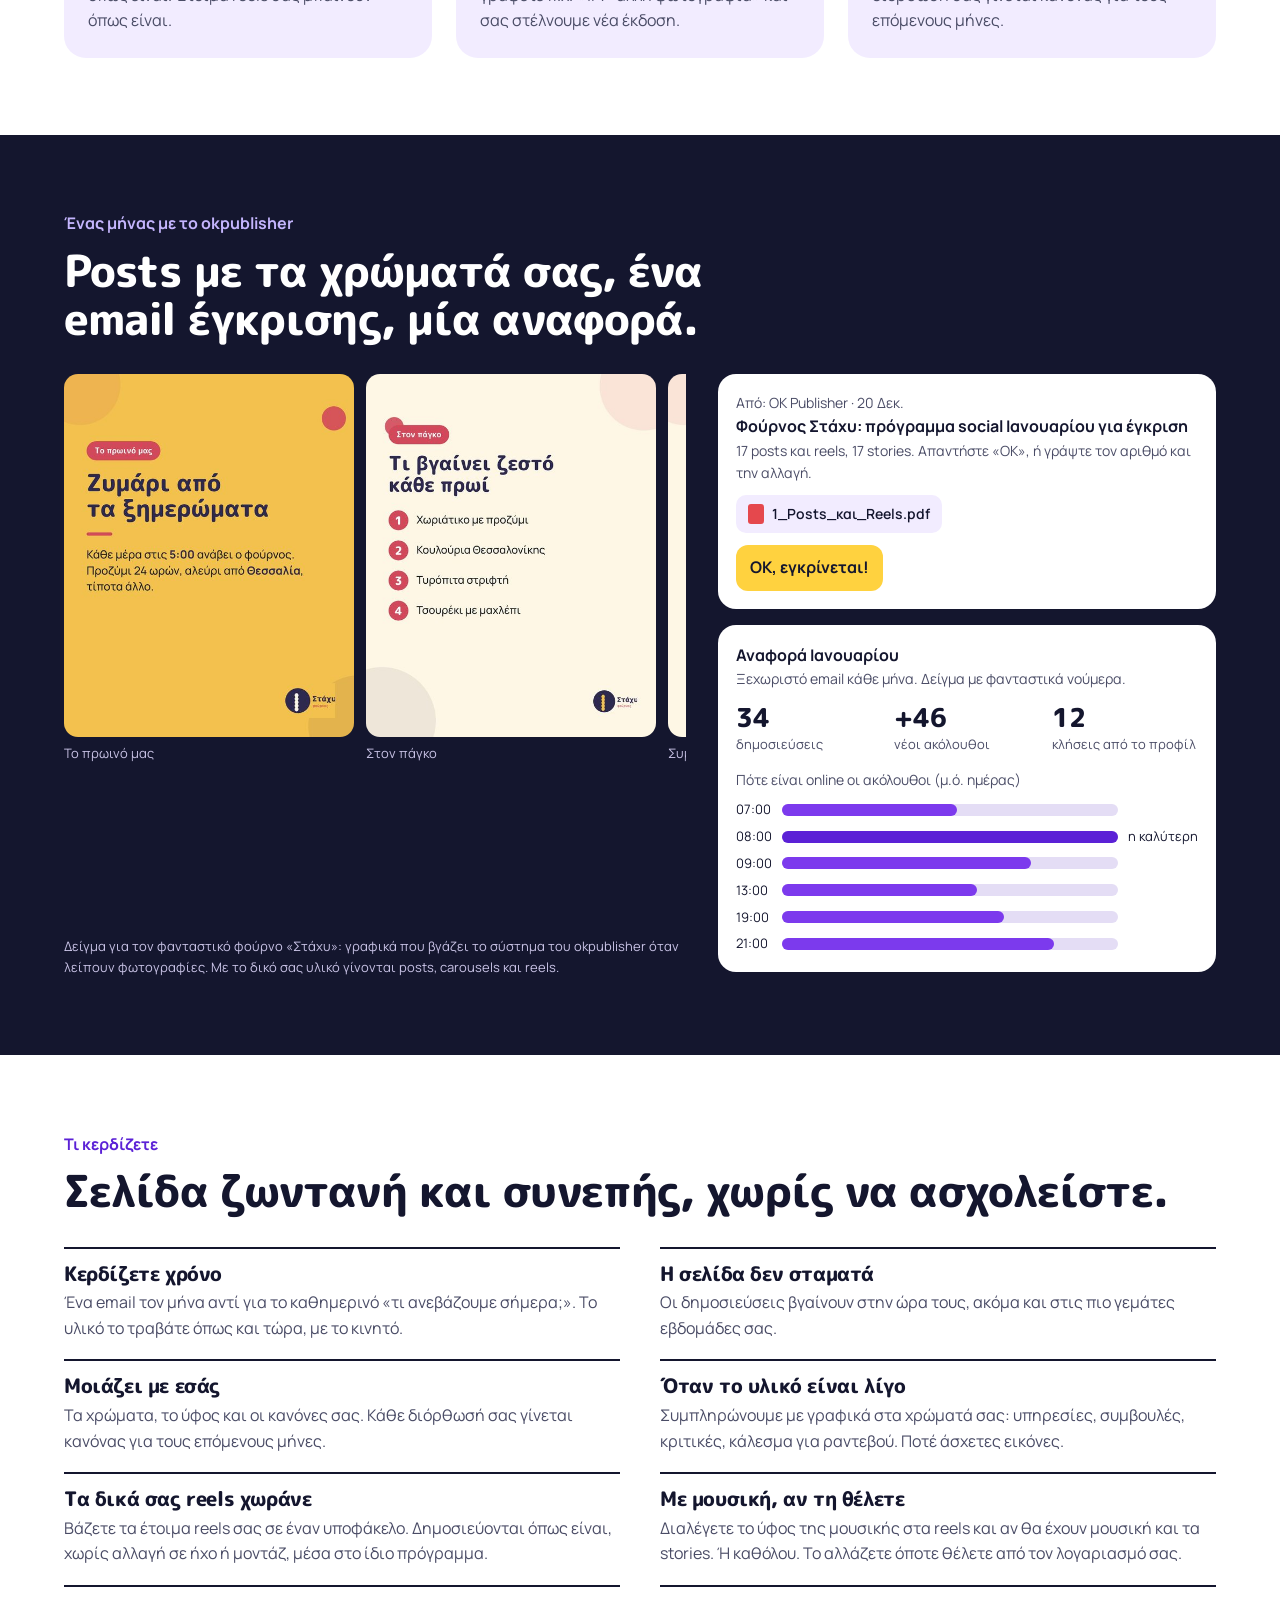
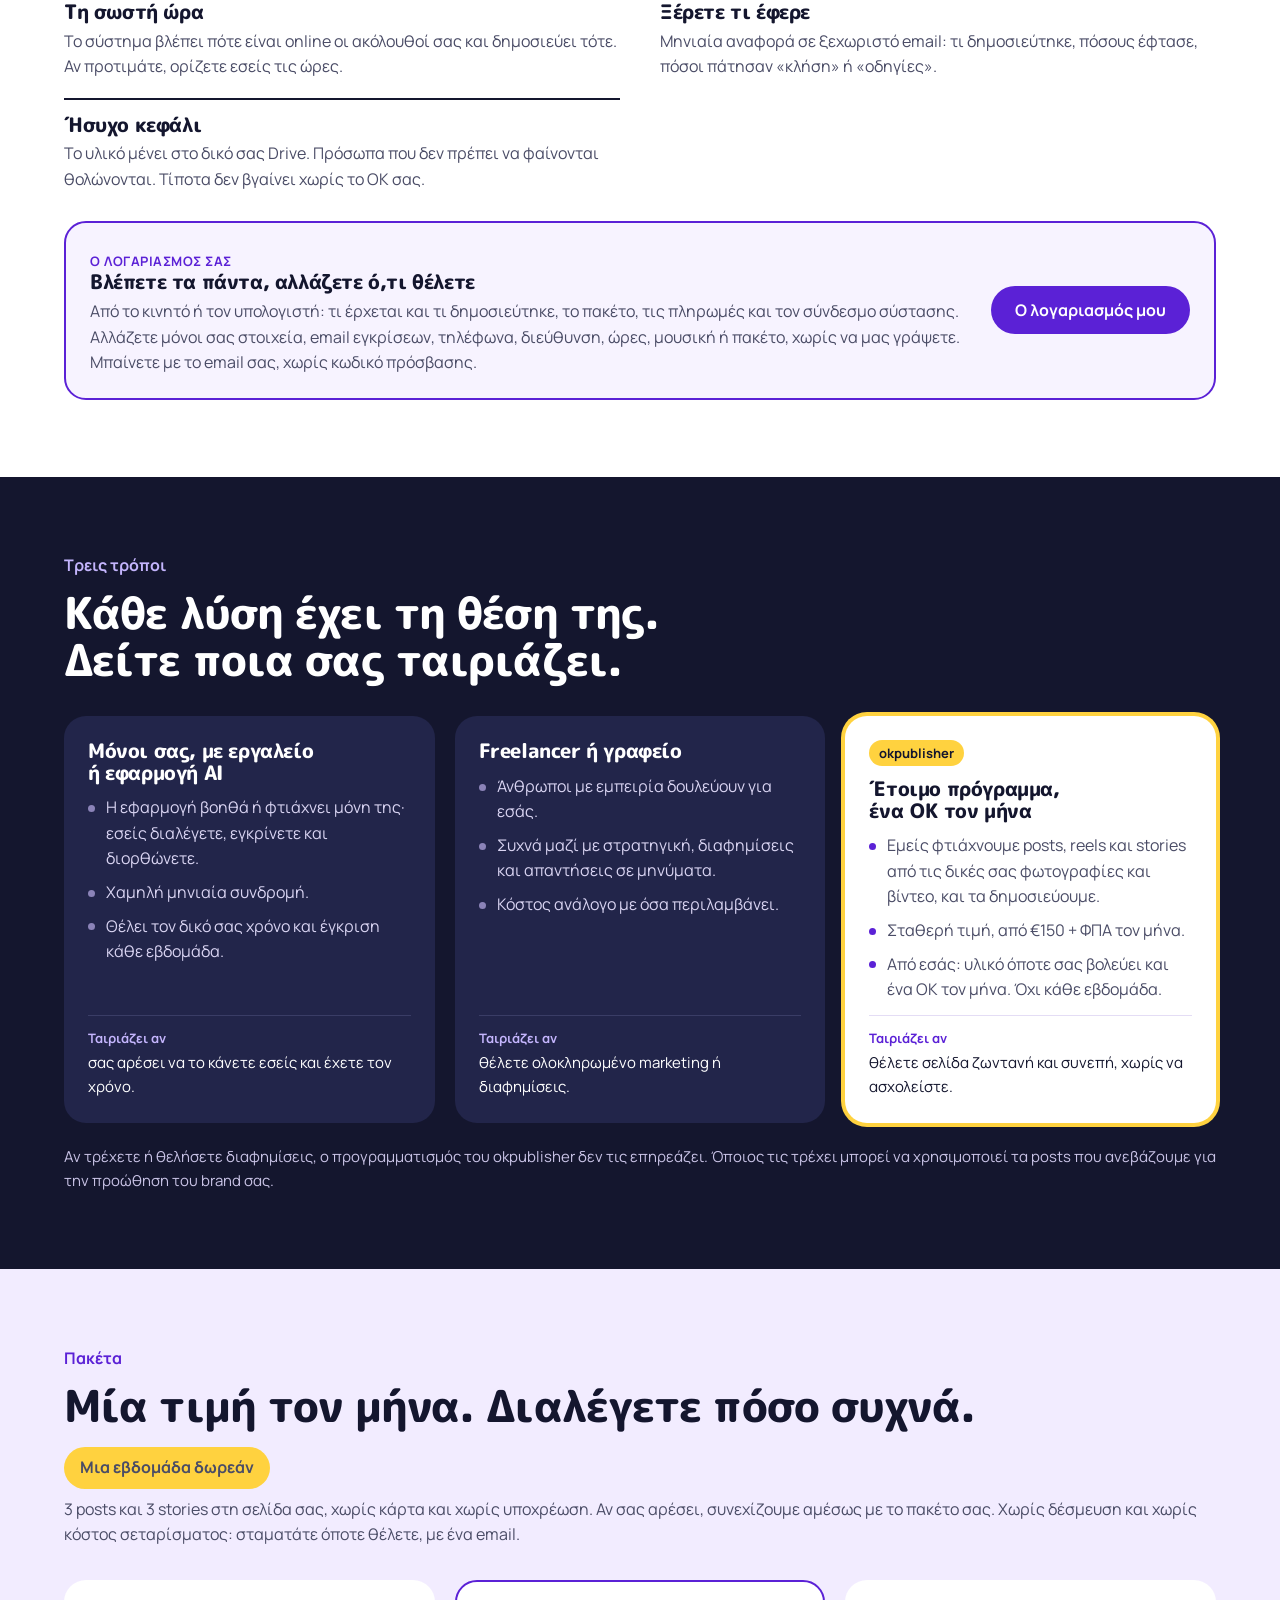
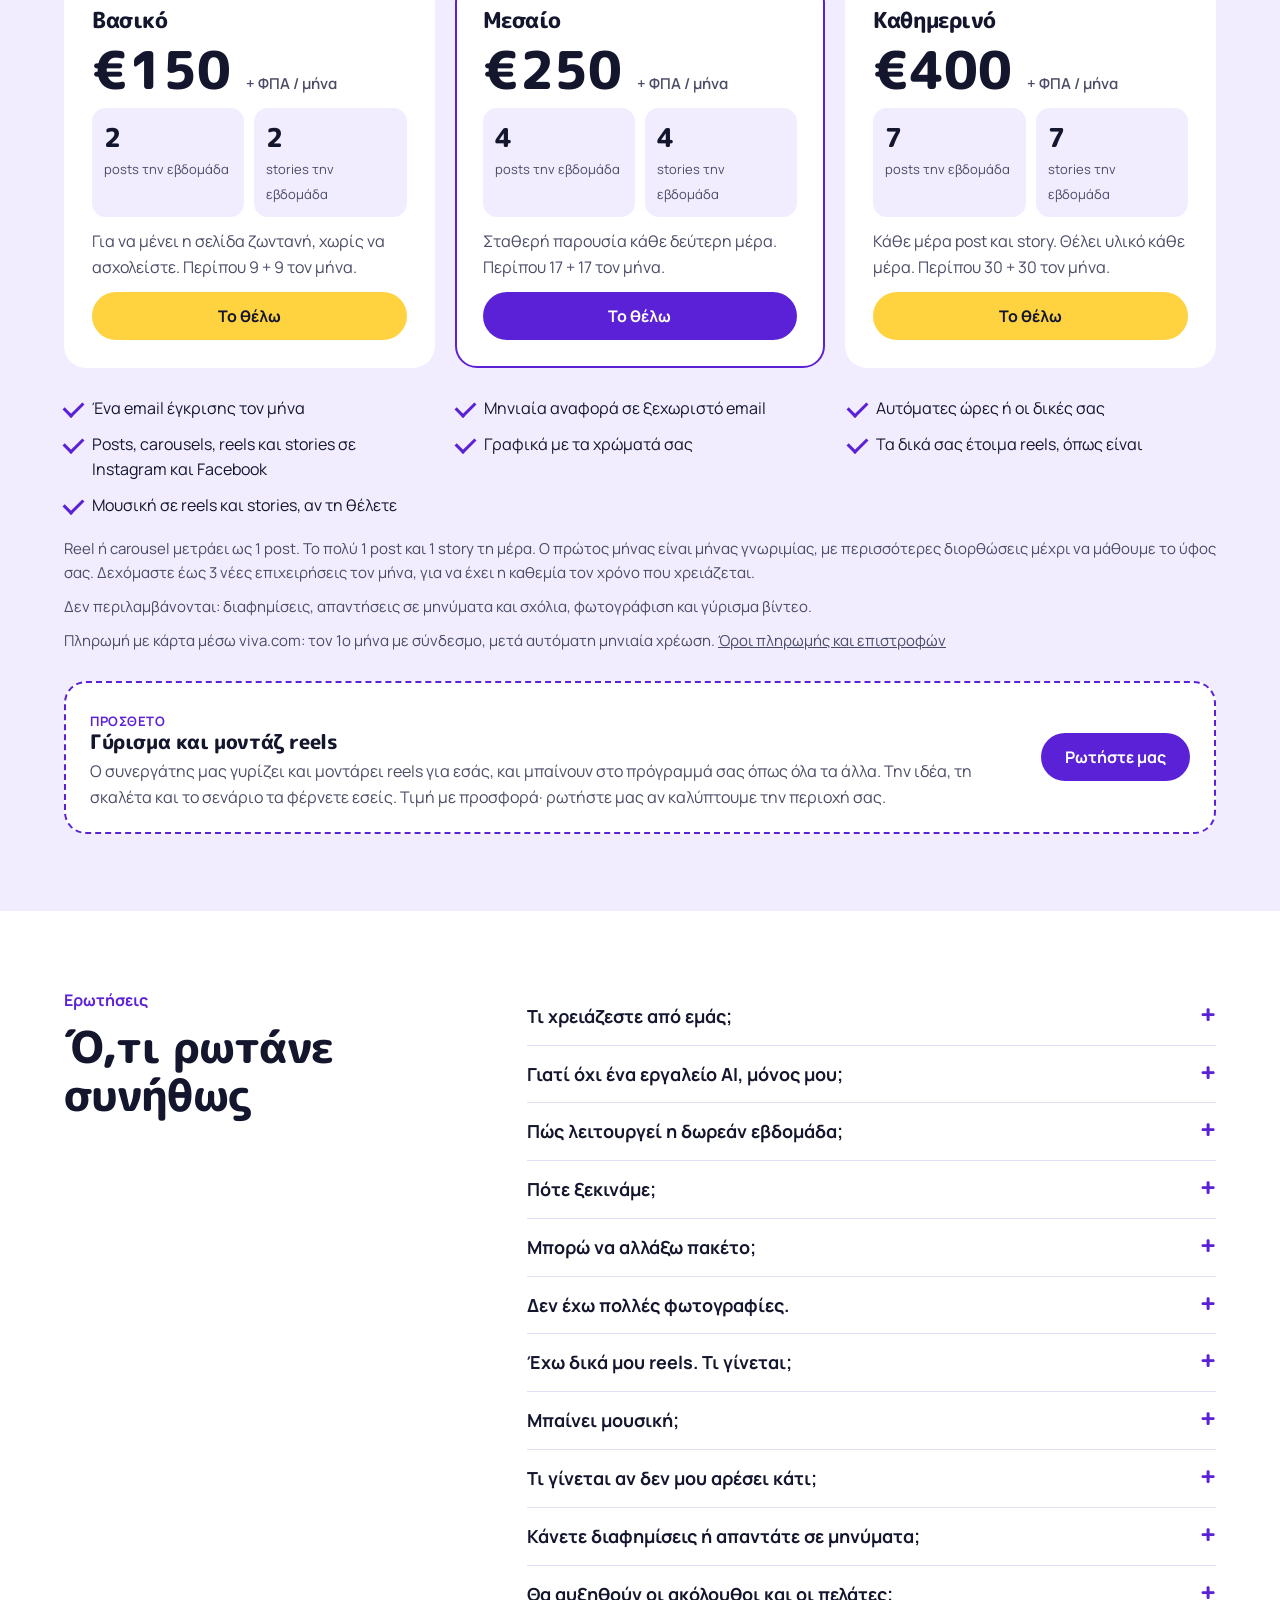
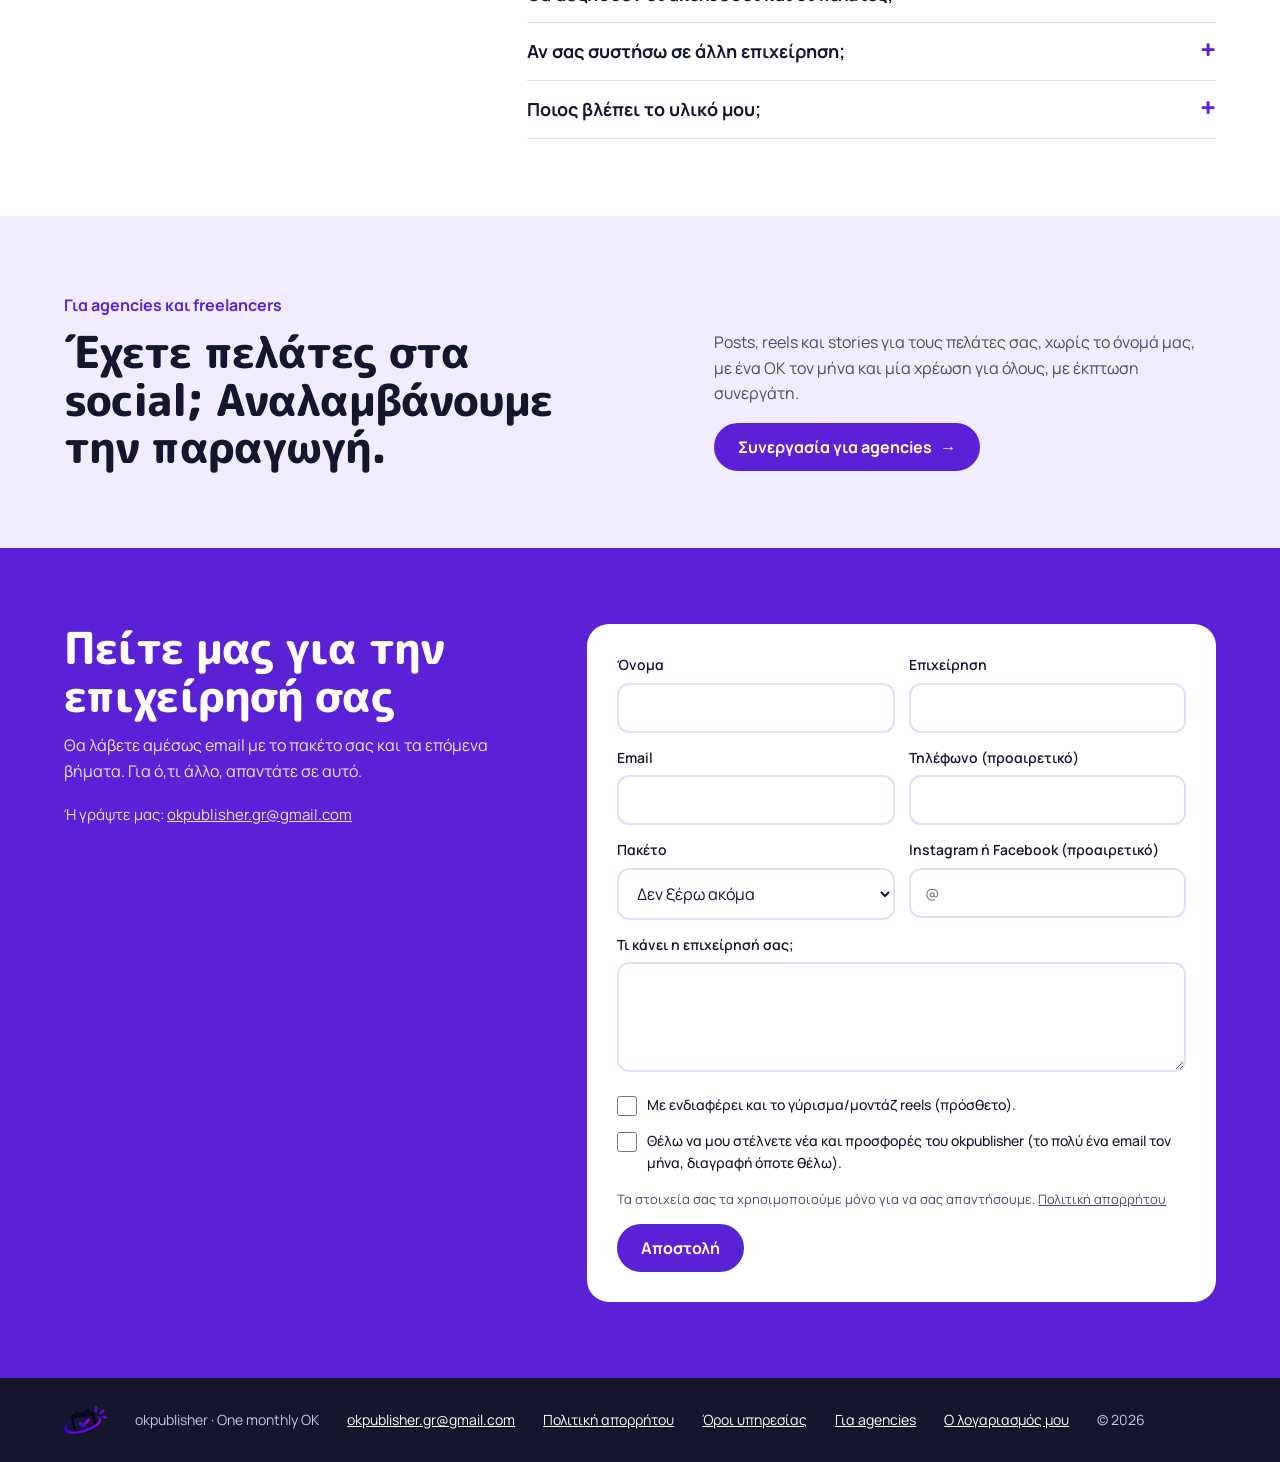
==== commit 1e53928f: "Μουσική στα stories: φόρμα σεταρίσματος, σελίδα πελάτη, διαχειριστικό (και agency), αρχική· posts χω" ====
--- a/index.html
+++ b/index.html
@@ -285,11 +285,12 @@
     <div><h3><span class="el">Μοιάζει με εσάς</span><span class="en">It looks like you</span></h3><p><span class="el">Τα χρώματα, το ύφος και οι κανόνες σας. Κάθε διόρθωσή σας γίνεται κανόνας για τους επόμενους μήνες.</span><span class="en">Your colours, your tone, your rules. Every correction you make becomes a rule for the months ahead.</span></p></div>
     <div><h3><span class="el">Όταν το υλικό είναι λίγο</span><span class="en">When material is thin</span></h3><p><span class="el">Συμπληρώνουμε με γραφικά στα χρώματά σας: υπηρεσίες, συμβουλές, κριτικές, κάλεσμα για ραντεβού. Ποτέ άσχετες εικόνες.</span><span class="en">We fill in with graphics in your colours: services, tips, reviews, a call to book. Never unrelated images.</span></p></div>
     <div><h3><span class="el">Τα δικά σας reels χωράνε</span><span class="en">Your own reels fit right in</span></h3><p><span class="el">Βάζετε τα έτοιμα reels σας σε έναν υποφάκελο. Δημοσιεύονται όπως είναι, χωρίς αλλαγή σε ήχο ή μοντάζ, μέσα στο ίδιο πρόγραμμα.</span><span class="en">Put your finished reels in a subfolder. They go out as they are, sound and edit untouched, inside the same schedule.</span></p></div>
+    <div><h3><span class="el">Με μουσική, αν τη θέλετε</span><span class="en">With music, if you want it</span></h3><p><span class="el">Διαλέγετε το ύφος της μουσικής στα reels και αν θα έχουν μουσική και τα stories. Ή καθόλου. Το αλλάζετε όποτε θέλετε από τον λογαριασμό σας.</span><span class="en">You choose the style of music on reels and whether stories get music too. Or none at all. Change it any time from your account.</span></p></div>
     <div><h3><span class="el">Τη σωστή ώρα</span><span class="en">At the right time</span></h3><p><span class="el">Το σύστημα βλέπει πότε είναι online οι ακόλουθοί σας και δημοσιεύει τότε. Αν προτιμάτε, ορίζετε εσείς τις ώρες.</span><span class="en">The system sees when your followers are online and posts then. If you prefer, you set the hours.</span></p></div>
     <div><h3><span class="el">Ξέρετε τι έφερε</span><span class="en">You see what it brought</span></h3><p><span class="el">Μηνιαία αναφορά σε ξεχωριστό email: τι δημοσιεύτηκε, πόσους έφτασε, πόσοι πάτησαν «κλήση» ή «οδηγίες».</span><span class="en">A monthly report in a separate email: what went out, who it reached, how many tapped “call” or “directions”.</span></p></div>
     <div><h3><span class="el">Ήσυχο κεφάλι</span><span class="en">Peace of mind</span></h3><p><span class="el">Το υλικό μένει στο δικό σας Drive. Πρόσωπα που δεν πρέπει να φαίνονται θολώνονται. Τίποτα δεν βγαίνει χωρίς το ΟΚ σας.</span><span class="en">Your material stays in your own Drive. Faces that should not be shown are blurred. Nothing goes out without your OK.</span></p></div>
   </div>
-  <div class="addon acct"><div><p class="lbl"><span class="el">Ο λογαριασμός σας</span><span class="en">Your account</span></p><h3><span class="el">Βλέπετε τα πάντα, αλλάζετε ό,τι θέλετε</span><span class="en">See everything, change anything</span></h3><p><span class="el">Από το κινητό ή τον υπολογιστή: τι έρχεται και τι δημοσιεύτηκε, το πακέτο, τις πληρωμές και τον σύνδεσμο σύστασης. Αλλάζετε μόνοι σας στοιχεία, email εγκρίσεων, τηλέφωνα, διεύθυνση, ώρες ή πακέτο, χωρίς να μας γράψετε. Μπαίνετε με το email σας, χωρίς κωδικό πρόσβασης.</span><span class="en">From your phone or computer: what is coming up and what went out, your plan, payments and referral link. Change your details, approval email, phone numbers, address, posting times or plan yourself, without writing to us. Sign in with your email, no password.</span></p></div><a class="btn v" href="client/"><span class="el">Ο λογαριασμός μου</span><span class="en">My account</span></a></div>
+  <div class="addon acct"><div><p class="lbl"><span class="el">Ο λογαριασμός σας</span><span class="en">Your account</span></p><h3><span class="el">Βλέπετε τα πάντα, αλλάζετε ό,τι θέλετε</span><span class="en">See everything, change anything</span></h3><p><span class="el">Από το κινητό ή τον υπολογιστή: τι έρχεται και τι δημοσιεύτηκε, το πακέτο, τις πληρωμές και τον σύνδεσμο σύστασης. Αλλάζετε μόνοι σας στοιχεία, email εγκρίσεων, τηλέφωνα, διεύθυνση, ώρες, μουσική ή πακέτο, χωρίς να μας γράψετε. Μπαίνετε με το email σας, χωρίς κωδικό πρόσβασης.</span><span class="en">From your phone or computer: what is coming up and what went out, your plan, payments and referral link. Change your details, approval email, phone numbers, address, posting times, music or plan yourself, without writing to us. Sign in with your email, no password.</span></p></div><a class="btn v" href="client/"><span class="el">Ο λογαριασμός μου</span><span class="en">My account</span></a></div>
 </div></section>
 
 <section class="band cmp" id="compare"><div class="in">
@@ -312,7 +313,7 @@
     <div class="p mid"><h3><span class="el">Μεσαίο</span><span class="en">Standard</span></h3><div class="price">€250 <small><span class="el">+ ΦΠΑ / μήνα</span><span class="en">+ VAT / month</span></small></div><div class="rate"><div><b>4</b><span><span class="el">posts την εβδομάδα</span><span class="en">posts a week</span></span></div><div><b>4</b><span><span class="el">stories την εβδομάδα</span><span class="en">stories a week</span></span></div></div><p class="who"><span class="el">Σταθερή παρουσία κάθε δεύτερη μέρα.</span><span class="en">A steady presence every other day.</span> <span class="el">Περίπου 17 + 17 τον μήνα.</span><span class="en">About 17 + 17 a month.</span></p><a class="btn v" href="#contact" data-plan="Μεσαίο"><span class="el">Το θέλω</span><span class="en">I want this</span></a></div>
     <div class="p"><h3><span class="el">Καθημερινό</span><span class="en">Daily</span></h3><div class="price">€400 <small><span class="el">+ ΦΠΑ / μήνα</span><span class="en">+ VAT / month</span></small></div><div class="rate"><div><b>7</b><span><span class="el">posts την εβδομάδα</span><span class="en">posts a week</span></span></div><div><b>7</b><span><span class="el">stories την εβδομάδα</span><span class="en">stories a week</span></span></div></div><p class="who"><span class="el">Κάθε μέρα post και story. Θέλει υλικό κάθε μέρα.</span><span class="en">A post and a story every day. Needs material every day.</span> <span class="el">Περίπου 30 + 30 τον μήνα.</span><span class="en">About 30 + 30 a month.</span></p><a class="btn y" href="#contact" data-plan="Καθημερινό"><span class="el">Το θέλω</span><span class="en">I want this</span></a></div>
   </div>
-  <ul class="all"><li><span class="el">Ένα email έγκρισης τον μήνα</span><span class="en">One approval email a month</span></li><li><span class="el">Μηνιαία αναφορά σε ξεχωριστό email</span><span class="en">Monthly report in a separate email</span></li><li><span class="el">Αυτόματες ώρες ή οι δικές σας</span><span class="en">Automatic timing, or your own</span></li><li><span class="el">Posts, carousels, reels και stories σε Instagram και Facebook</span><span class="en">Posts, carousels, reels and stories on Instagram and Facebook</span></li><li><span class="el">Γραφικά με τα χρώματά σας</span><span class="en">Graphics in your colours</span></li><li><span class="el">Τα δικά σας έτοιμα reels, όπως είναι</span><span class="en">Your own finished reels, as they are</span></li></ul>
+  <ul class="all"><li><span class="el">Ένα email έγκρισης τον μήνα</span><span class="en">One approval email a month</span></li><li><span class="el">Μηνιαία αναφορά σε ξεχωριστό email</span><span class="en">Monthly report in a separate email</span></li><li><span class="el">Αυτόματες ώρες ή οι δικές σας</span><span class="en">Automatic timing, or your own</span></li><li><span class="el">Posts, carousels, reels και stories σε Instagram και Facebook</span><span class="en">Posts, carousels, reels and stories on Instagram and Facebook</span></li><li><span class="el">Γραφικά με τα χρώματά σας</span><span class="en">Graphics in your colours</span></li><li><span class="el">Τα δικά σας έτοιμα reels, όπως είναι</span><span class="en">Your own finished reels, as they are</span></li><li><span class="el">Μουσική σε reels και stories, αν τη θέλετε</span><span class="en">Music on reels and stories, if you want it</span></li></ul>
   <p class="fine"><span class="el">Reel ή carousel μετράει ως 1 post. Το πολύ 1 post και 1 story τη μέρα. Ο πρώτος μήνας είναι μήνας γνωριμίας, με περισσότερες διορθώσεις μέχρι να μάθουμε το ύφος σας. Δεχόμαστε έως 3 νέες επιχειρήσεις τον μήνα, για να έχει η καθεμία τον χρόνο που χρειάζεται.</span><span class="en">A reel or carousel counts as 1 post. At most 1 post and 1 story a day. The first month is a getting-to-know-you month, with more corrections until we learn your style. We take up to 3 new businesses a month, so each gets the time it needs.</span></p>
   <p class="excl"><span class="el">Δεν περιλαμβάνονται: διαφημίσεις, απαντήσεις σε μηνύματα και σχόλια, φωτογράφιση και γύρισμα βίντεο.</span><span class="en">Not included: ads, replies to messages and comments, photo and video shoots.</span></p>
   <p class="excl"><span class="el">Πληρωμή με κάρτα μέσω viva.com: τον 1ο μήνα με σύνδεσμο, μετά αυτόματη μηνιαία χρέωση. <a href="terms.html#a7">Όροι πληρωμής και επιστροφών</a></span><span class="en">Card payment via viva.com: the first month by link, then an automatic monthly charge. <a href="terms.html#a7">Payment and refund terms</a> (in Greek)</span></p>
@@ -329,6 +330,7 @@
     <details><summary><span class="el">Μπορώ να αλλάξω πακέτο;</span><span class="en">Can I change plan?</span></summary><p><span class="el">Ναι, προς τα πάνω ή προς τα κάτω, από τον <a href="client/">λογαριασμό σας</a> ή με το κουμπί «Αλλαγή πακέτου» στα email πληρωμής. Έως τη 19η μέρα της περιόδου σας ισχύει από την επόμενη περίοδο· μετά, από τη μεθεπόμενη. Χωρίς χρεώσεις αλλαγής.</span><span class="en">Yes, up or down, from <a href="client/">your account</a> or with the “Change plan” button in your payment emails. By day 19 of your period it applies from the next period; after that, from the one after. No change fees.</span></p></details>
     <details><summary><span class="el">Δεν έχω πολλές φωτογραφίες.</span><span class="en">I do not have many photos.</span></summary><p><span class="el">Δεν πειράζει: συμπληρώνουμε με γραφικά στα χρώματά σας. Όσο περισσότερο υλικό στέλνετε, τόσο πιο ζωντανή η σελίδα.</span><span class="en">That is fine: we fill in with graphics in your colours. The more you send, the livelier the page.</span></p></details>
     <details><summary><span class="el">Έχω δικά μου reels. Τι γίνεται;</span><span class="en">I have my own reels. What happens?</span></summary><p><span class="el">Τα βάζετε στον υποφάκελο «REELS ΕΤΟΙΜΑ» του φακέλου σας. Δημοσιεύονται όπως είναι, χωρίς αλλαγή σε ήχο ή μοντάζ, στις θέσεις των reels του προγράμματος, και περνούν από την ίδια μηνιαία έγκριση. Για συγκεκριμένη μέρα, βάλτε την ημερομηνία στην αρχή του ονόματος (π.χ. «2027-01-15 …»).</span><span class="en">Put them in the “REELS ΕΤΟΙΜΑ” subfolder of your folder. They go out as they are, sound and edit untouched, in the schedule’s reel slots, and go through the same monthly approval. For a specific day, start the file name with the date (e.g. “2027-01-15 …”).</span></p></details>
+    <details><summary><span class="el">Μπαίνει μουσική;</span><span class="en">Is there music?</span></summary><p><span class="el">Αν τη θέλετε. Στο σετάρισμα διαλέγετε το ύφος της μουσικής στα reels (ήρεμη, ζωντανή, κομψή, χαρούμενη, «αφήστε το σε εμάς» ή χωρίς μουσική) και αν θα έχουν μουσική και τα stories. Τα posts (φωτογραφίες και carousel) δημοσιεύονται χωρίς μουσική. Μόνο ορχηστρική μουσική με άδεια για εμπορική χρήση. Αλλάζει όποτε θέλετε από τον <a href="client/">λογαριασμό σας</a>, από το επόμενο πρόγραμμα.</span><span class="en">If you want it. At setup you pick the style of music on reels (calm, lively, elegant, cheerful, "leave it to us" or no music) and whether stories get music too. Posts (photos and carousels) go out without music. Only instrumental music licensed for commercial use. Change it any time from <a href="client/">your account</a>, from the next schedule on.</span></p></details>
     <details><summary><span class="el">Τι γίνεται αν δεν μου αρέσει κάτι;</span><span class="en">What if I do not like something?</span></summary><p><span class="el">Γράφετε τον αριθμό και την αλλαγή, π.χ. «#7: άλλη φωτογραφία». Σας στέλνουμε νέα έκδοση στο ίδιο email. Τίποτα δεν βγαίνει πριν το ΟΚ σας.</span><span class="en">Write the number and the change, e.g. "#7: different photo". We send a new version in the same email. Nothing goes out before your OK.</span></p></details>
     <details><summary><span class="el">Κάνετε διαφημίσεις ή απαντάτε σε μηνύματα;</span><span class="en">Do you run ads or reply to messages?</span></summary><p><span class="el">Όχι. Κρατάμε τη σελίδα σας ζωντανή με δημοσιεύσεις. Τα μηνύματα και τα σχόλια μένουν σε εσάς, που ξέρετε καλύτερα τους πελάτες σας. Αν τρέχετε διαφημίσεις, ο προγραμματισμός μας δεν τις επηρεάζει, και όποιος τις τρέχει μπορεί να χρησιμοποιεί τα posts που ανεβάζουμε για την προώθηση του brand σας.</span><span class="en">No. We keep your page alive with posts. Messages and comments stay with you, since you know your customers best. If you run ads, our schedule does not affect them, and whoever runs them can use the posts we publish to promote your brand.</span></p></details>
     <details><summary><span class="el">Θα αυξηθούν οι ακόλουθοι και οι πελάτες;</span><span class="en">Will followers and customers grow?</span></summary><p><span class="el">Δεν το υποσχόμαστε. Μια σελίδα που ανεβάζει σταθερά, στις σωστές ώρες, βοηθά να σας βρίσκουν και να σας εμπιστεύονται. Στη μηνιαία αναφορά βλέπετε τι έφερε.</span><span class="en">We do not promise it. A page that posts steadily, at the right hours, helps people find and trust you. The monthly report shows what it brought.</span></p></details>
